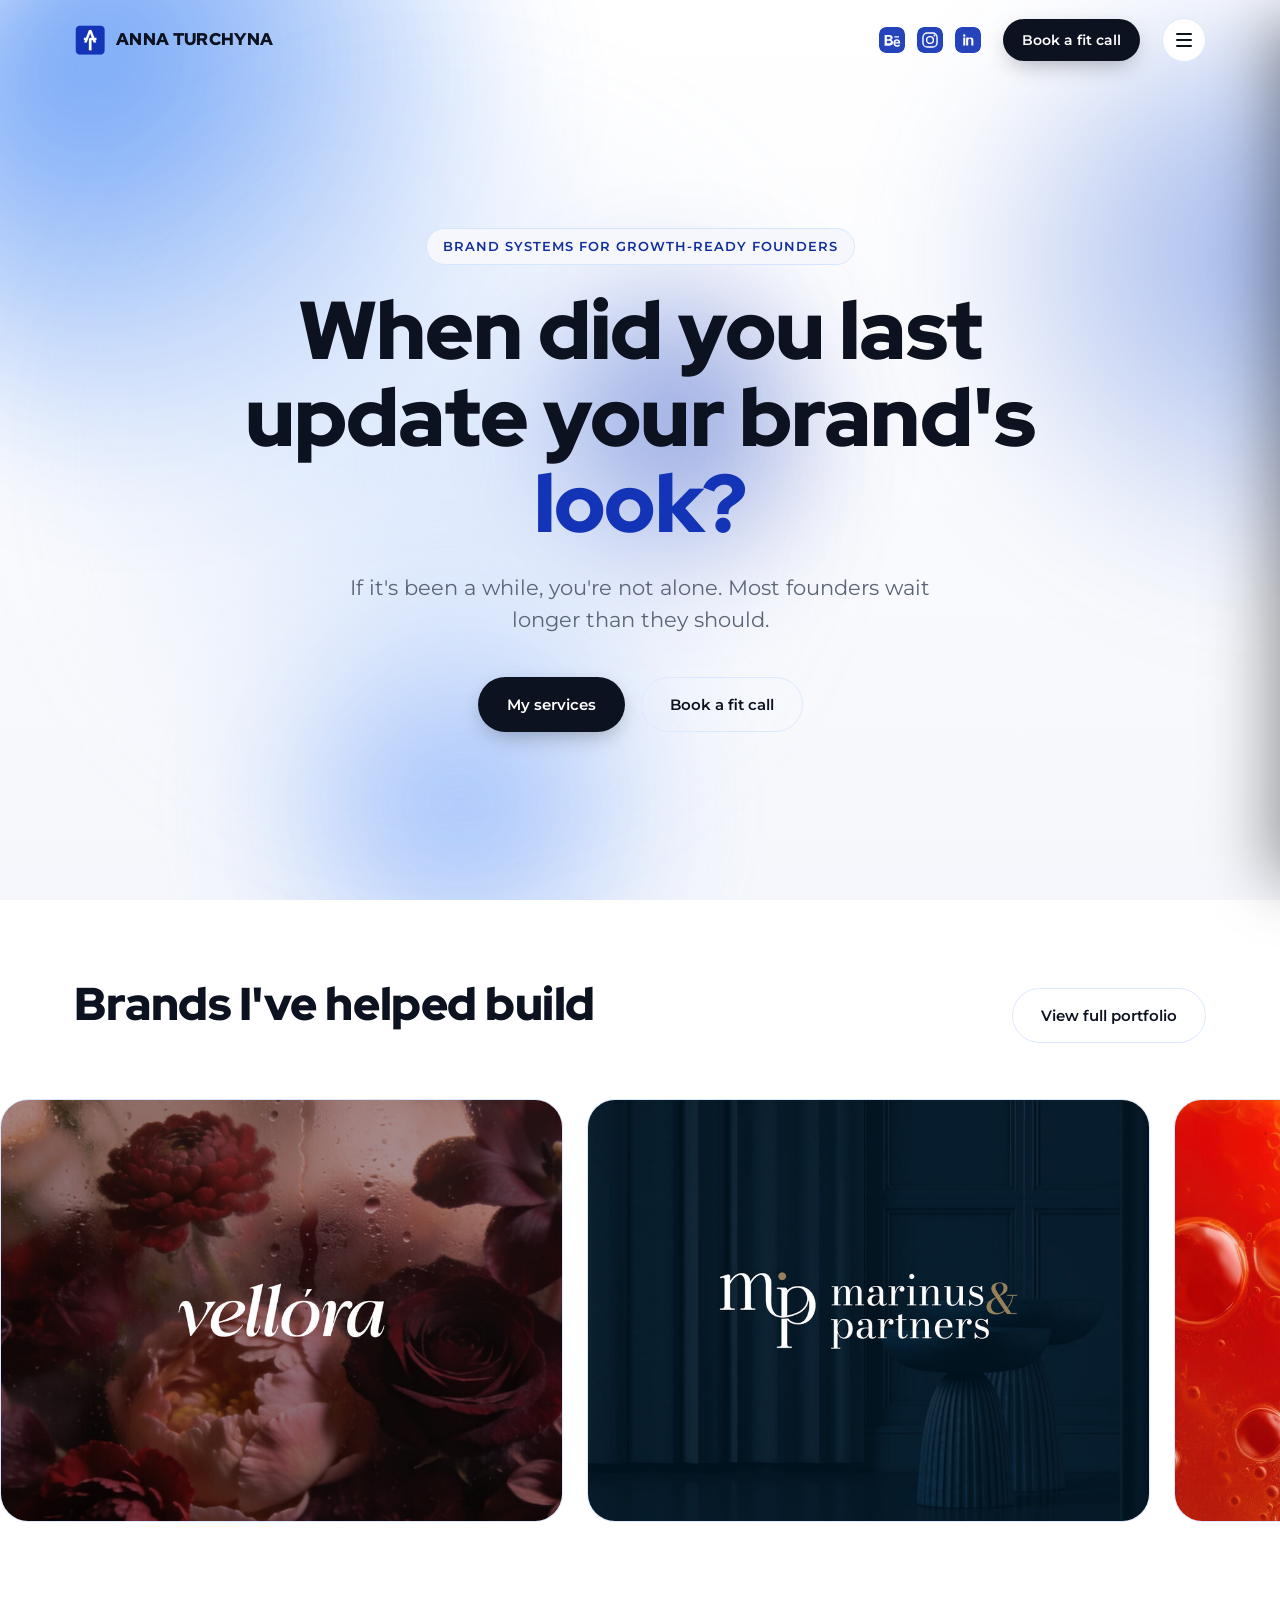
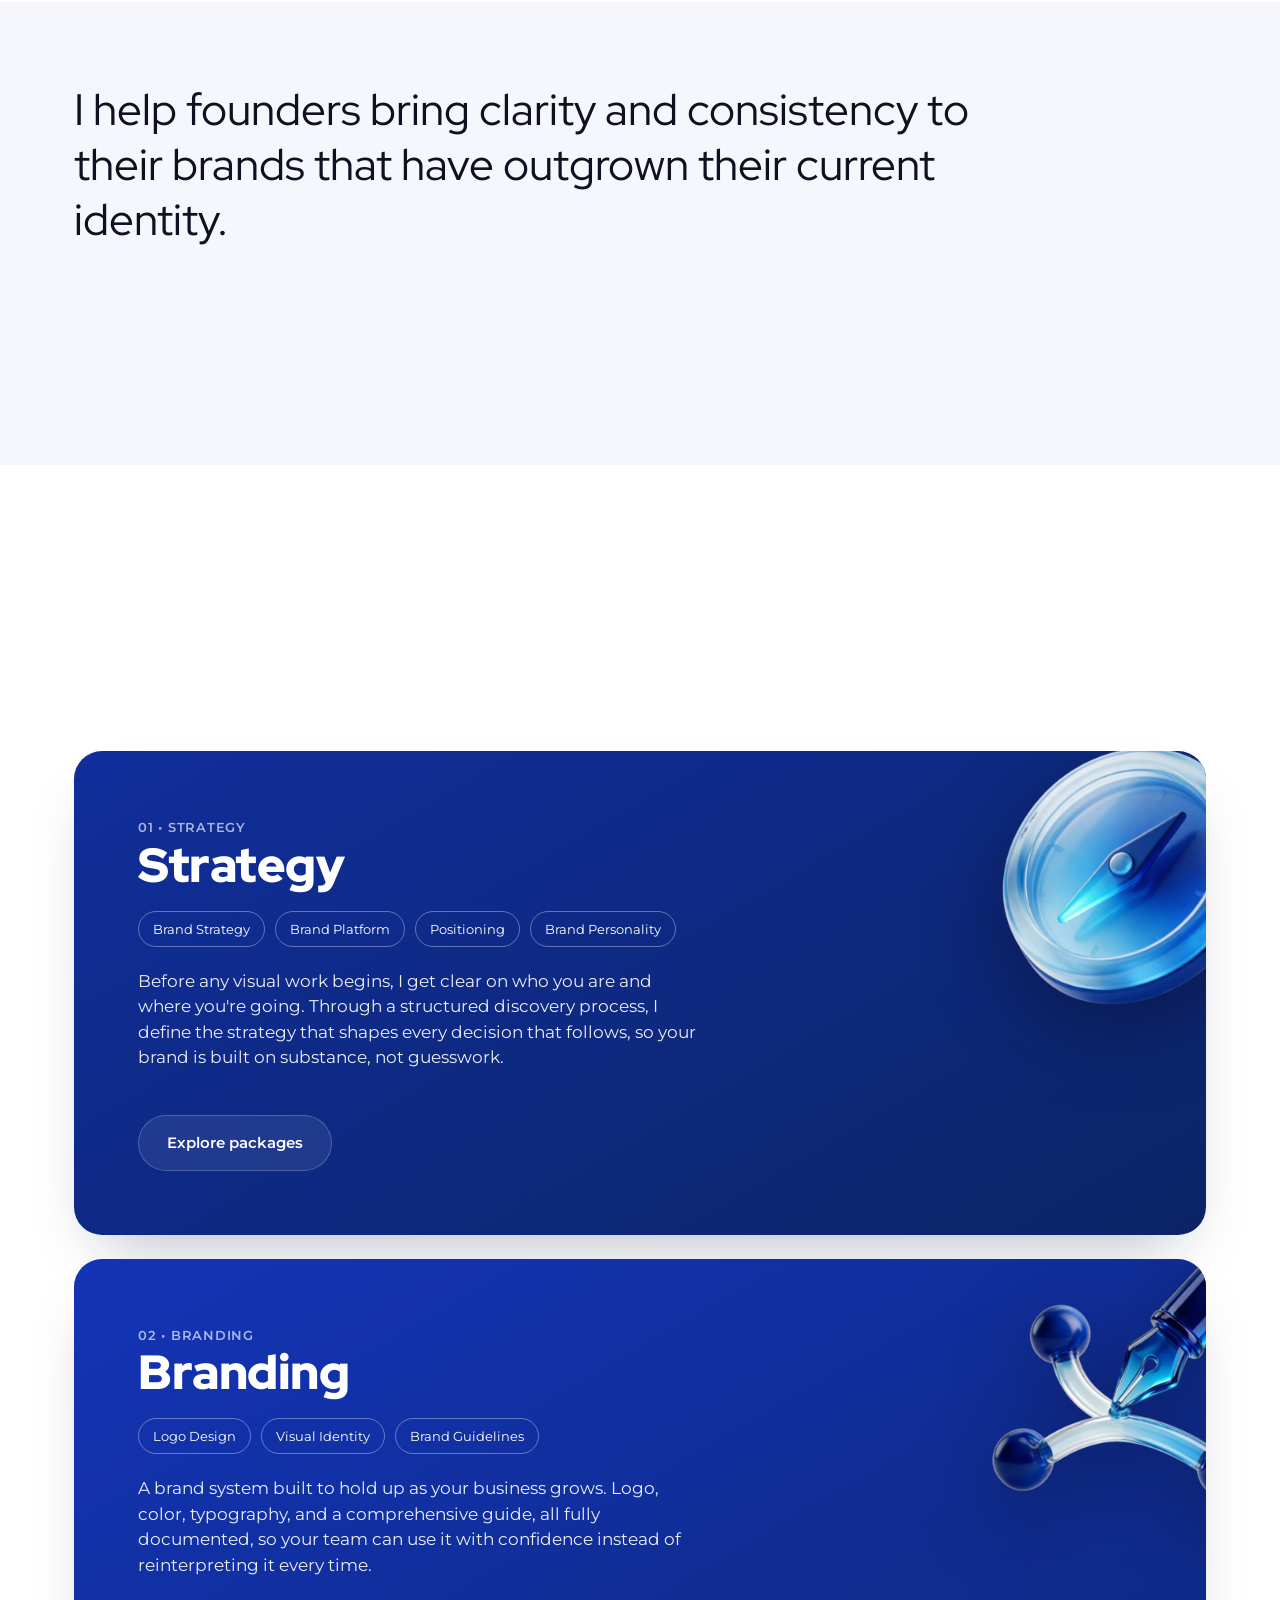
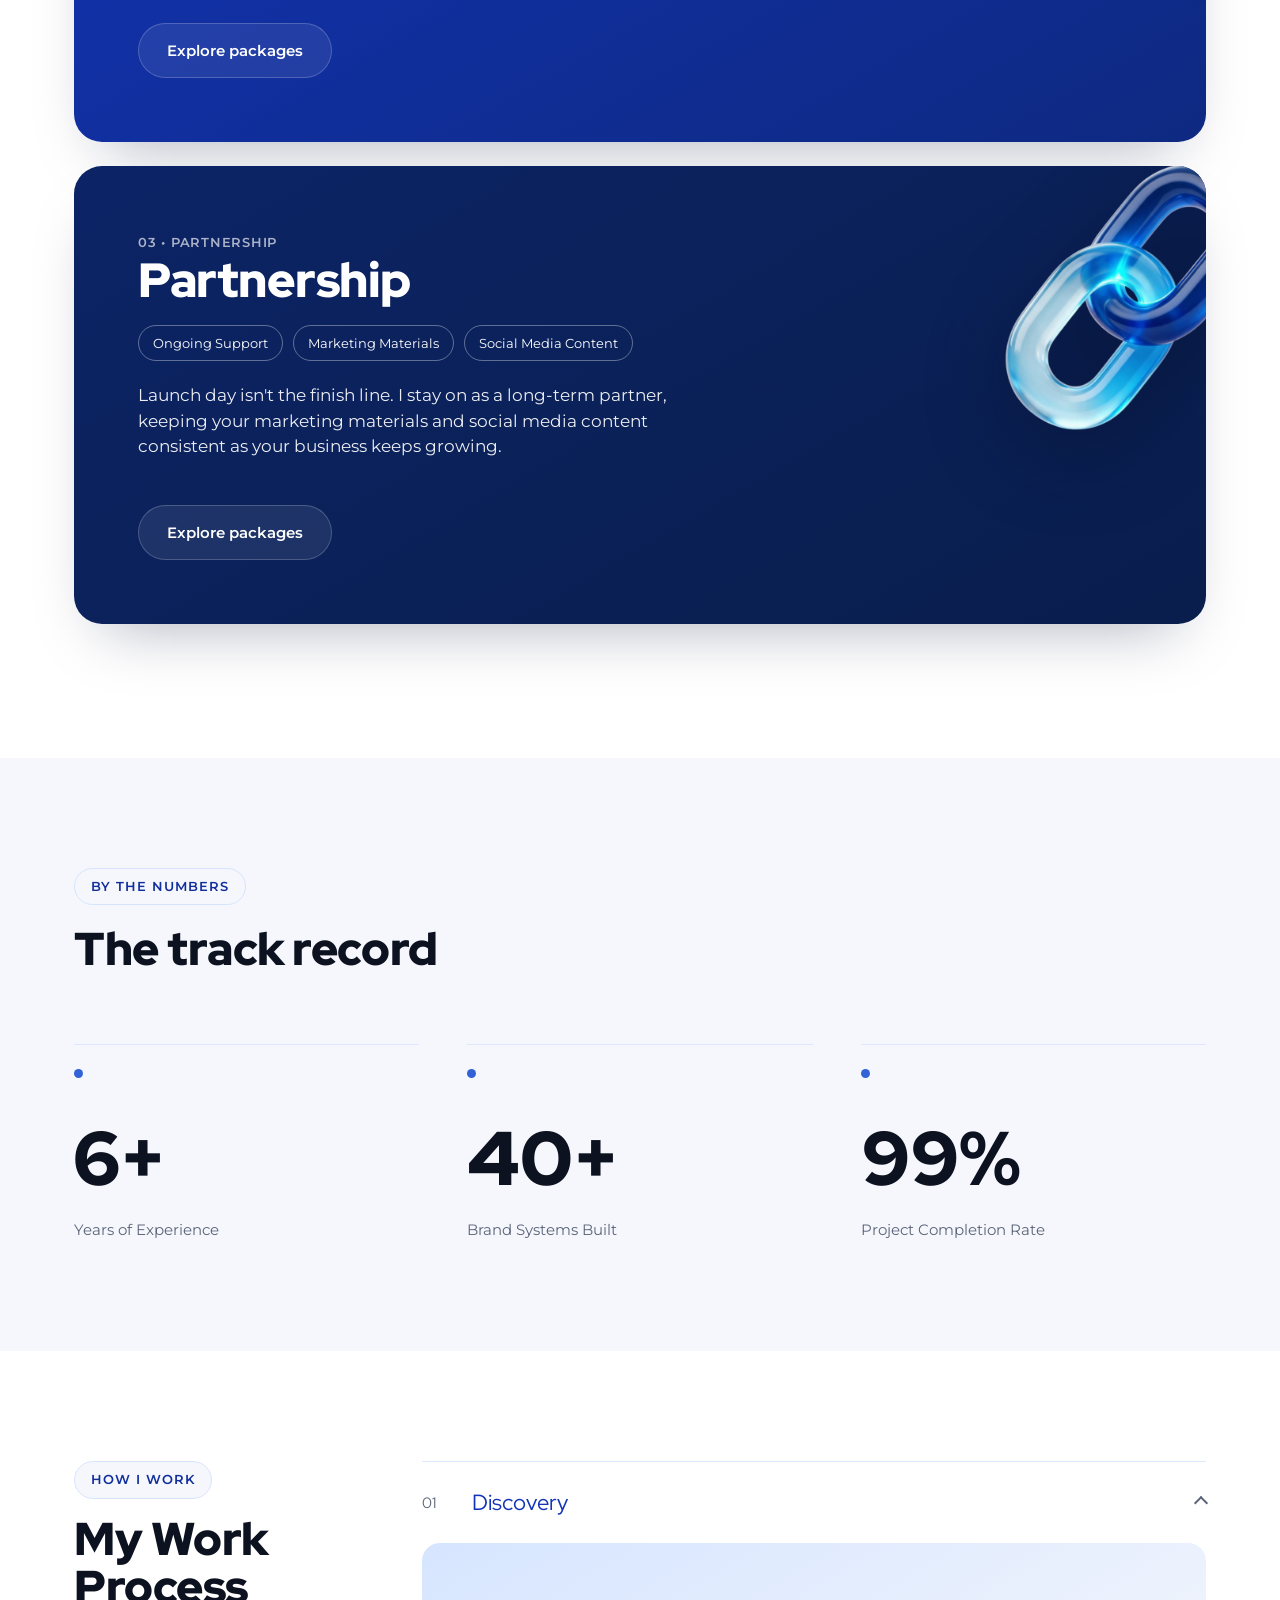
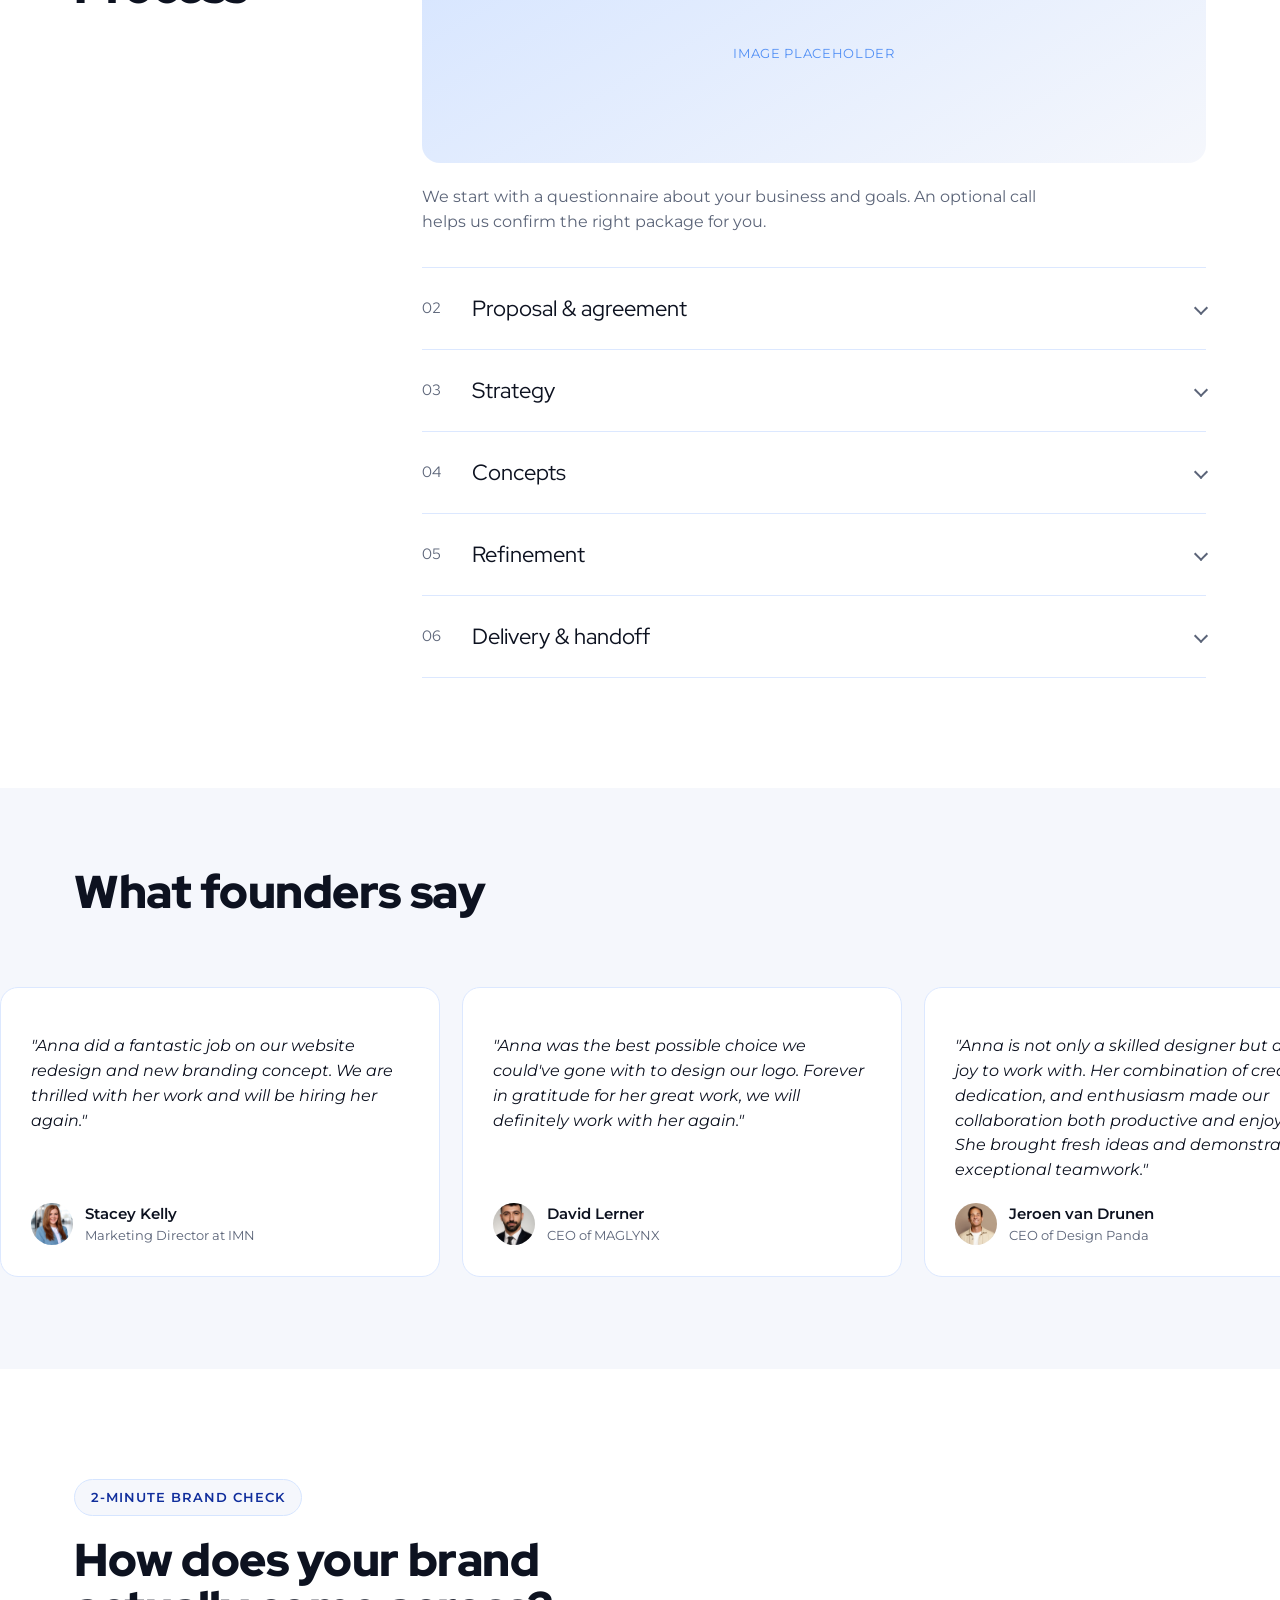
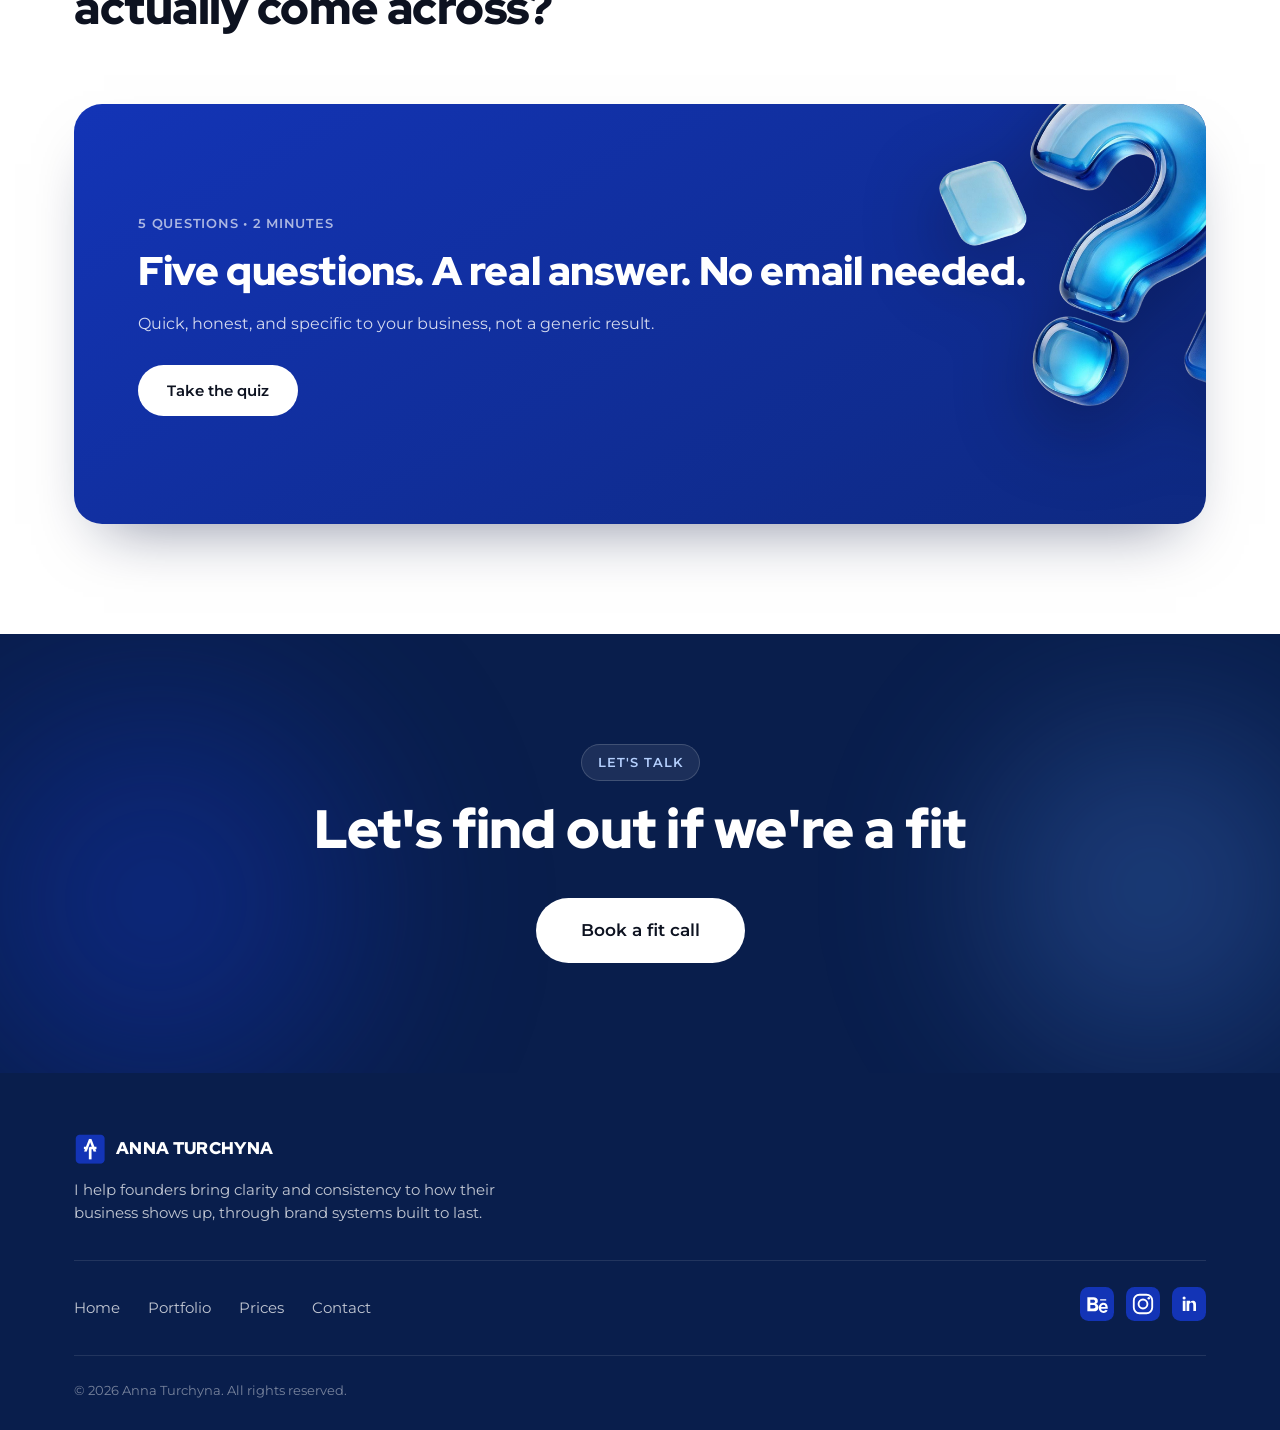
==== index.html @ 2aa6cbca "update the site update the site" ====
<!DOCTYPE html>
<html lang="en">
<head>
<meta charset="UTF-8">
<meta name="viewport" content="width=device-width, initial-scale=1.0">
<title>Anna Turchyna | Brand Identity Designer for Growth-Ready Founders</title>
<meta name="description" content="Brand systems for founders who've outgrown their current look. A defined process, a defined price, a defined timeline.">
<link rel="icon" href="favicon.ico" sizes="any">
<link rel="icon" type="image/png" sizes="32x32" href="images/favicon-32x32.png">
<link rel="icon" type="image/png" sizes="16x16" href="images/favicon-16x16.png">
<link rel="apple-touch-icon" sizes="180x180" href="images/favicon-180x180.png">
<link rel="stylesheet" href="css/style.css">
<script type="text/javascript">
    (function(c,l,a,r,i,t,y){
        c[a]=c[a]||function(){(c[a].q=c[a].q||[]).push(arguments)};
        t=l.createElement(r);t.async=1;t.src="https://www.clarity.ms/tag/"+i+"?ref=bwt";
        y=l.getElementsByTagName(r)[0];y.parentNode.insertBefore(t,y);
    })(window, document, "clarity", "script", "y3strxch6t");
</script>
</head>
<body>

<header class="site-header">
  <div class="container">
    <a href="index.html" class="logo">
      <span class="logo-mark"><img src="images/logo-mark.png" alt="Anna Turchyna logo"></span>
      ANNA TURCHYNA
    </a>
    <div class="header-actions">
      <div class="header-socials">
        <a href="https://www.behance.net/annaturchyna" target="_blank" rel="noopener" aria-label="Behance" title="Behance"><svg viewBox="0 0 24 24"><rect width="24" height="24" rx="6" fill="#1334b6"/><path d="M5.2 7.3h4.3c1.9 0 3.1.9 3.1 2.5 0 1.1-.6 1.8-1.5 2.1 1.2.3 1.9 1.2 1.9 2.5 0 1.8-1.4 2.8-3.4 2.8H5.2V7.3zm4 3.9c.9 0 1.4-.4 1.4-1.1 0-.7-.5-1.1-1.4-1.1H7.3v2.2h1.9zm.2 3.9c1 0 1.5-.4 1.5-1.2 0-.8-.6-1.2-1.5-1.2H7.3v2.4h2.1zM14.2 8.6h4.3v1H14.2v-1zm2.2 2.6c2 0 3.2 1.4 3.2 3.5 0 .2 0 .4 0 .6h-4.7c.1 1 .8 1.6 1.7 1.6.7 0 1.2-.3 1.5-.8l1.4.4c-.5 1.1-1.6 1.8-2.9 1.8-1.9 0-3.3-1.4-3.3-3.5 0-2.1 1.4-3.6 3.1-3.6zm-1.5 2.9h3.1c-.1-.9-.7-1.5-1.5-1.5-.8 0-1.4.6-1.6 1.5z" fill="#fff"/></svg></a>
        <a href="https://www.instagram.com/anntur.design/" target="_blank" rel="noopener" aria-label="Instagram" title="Instagram"><svg viewBox="0 0 24 24"><rect width="24" height="24" rx="6" fill="#1334b6"/><path d="M12 8.2a3.8 3.8 0 1 0 0 7.6 3.8 3.8 0 0 0 0-7.6zm0 6.27a2.47 2.47 0 1 1 0-4.94 2.47 2.47 0 0 1 0 4.94z" fill="#fff"/><circle cx="16.1" cy="7.9" r="0.9" fill="#fff"/><rect x="5.5" y="5.5" width="13" height="13" rx="4" stroke="#fff" stroke-width="1.3" fill="none"/></svg></a>
        <a href="https://www.linkedin.com/in/anntur/" target="_blank" rel="noopener" aria-label="LinkedIn" title="LinkedIn"><svg viewBox="0 0 24 24"><rect width="24" height="24" rx="6" fill="#1334b6"/><path d="M7.6 9.7h1.9v7.3H7.6V9.7zm.95-3a1.1 1.1 0 1 1 0 2.2 1.1 1.1 0 0 1 0-2.2zM10.9 9.7h1.83v1h.03c.26-.48.9-1 1.85-1 1.98 0 2.34 1.24 2.34 2.86v4.44h-1.9v-3.94c0-.94-.02-2.14-1.33-2.14-1.33 0-1.53 1-1.53 2.07v4.01h-1.9V9.7z" fill="#fff"/></svg></a>
      </div>
      <a href="contact.html" class="btn btn-primary btn-sm">Book a fit call</a>
      <button class="burger" aria-label="Open menu"><span></span><span></span><span></span></button>
    </div>
  </div>
</header>

<div class="nav-backdrop" data-nav-backdrop></div>
<div class="mobile-nav">
  <div class="top" style="justify-content:flex-end">
    <button class="close-btn" aria-label="Close menu">&times;</button>
  </div>
  <ul>
    <li><a href="index.html#services"><span class="nav-index">01</span><span class="nav-label">Services</span></a></li>
    <li><a href="portfolio.html"><span class="nav-index">02</span><span class="nav-label">Portfolio</span></a></li>
    <li><a href="pricing.html"><span class="nav-index">03</span><span class="nav-label">Prices</span></a></li>
    <li><a href="contact.html"><span class="nav-index">04</span><span class="nav-label">Contact</span></a></li>
  </ul>
  <div class="socials">
    <a href="https://www.behance.net/annaturchyna" target="_blank" rel="noopener" aria-label="Behance" title="Behance"><svg viewBox="0 0 24 24"><rect width="24" height="24" rx="6" fill="#1334b6"/><path d="M5.2 7.3h4.3c1.9 0 3.1.9 3.1 2.5 0 1.1-.6 1.8-1.5 2.1 1.2.3 1.9 1.2 1.9 2.5 0 1.8-1.4 2.8-3.4 2.8H5.2V7.3zm4 3.9c.9 0 1.4-.4 1.4-1.1 0-.7-.5-1.1-1.4-1.1H7.3v2.2h1.9zm.2 3.9c1 0 1.5-.4 1.5-1.2 0-.8-.6-1.2-1.5-1.2H7.3v2.4h2.1zM14.2 8.6h4.3v1H14.2v-1zm2.2 2.6c2 0 3.2 1.4 3.2 3.5 0 .2 0 .4 0 .6h-4.7c.1 1 .8 1.6 1.7 1.6.7 0 1.2-.3 1.5-.8l1.4.4c-.5 1.1-1.6 1.8-2.9 1.8-1.9 0-3.3-1.4-3.3-3.5 0-2.1 1.4-3.6 3.1-3.6zm-1.5 2.9h3.1c-.1-.9-.7-1.5-1.5-1.5-.8 0-1.4.6-1.6 1.5z" fill="#fff"/></svg></a>
    <a href="https://www.instagram.com/anntur.design/" target="_blank" rel="noopener" aria-label="Instagram" title="Instagram"><svg viewBox="0 0 24 24"><rect width="24" height="24" rx="6" fill="#1334b6"/><path d="M12 8.2a3.8 3.8 0 1 0 0 7.6 3.8 3.8 0 0 0 0-7.6zm0 6.27a2.47 2.47 0 1 1 0-4.94 2.47 2.47 0 0 1 0 4.94z" fill="#fff"/><circle cx="16.1" cy="7.9" r="0.9" fill="#fff"/><rect x="5.5" y="5.5" width="13" height="13" rx="4" stroke="#fff" stroke-width="1.3" fill="none"/></svg></a>
    <a href="https://www.linkedin.com/in/anntur/" target="_blank" rel="noopener" aria-label="LinkedIn" title="LinkedIn"><svg viewBox="0 0 24 24"><rect width="24" height="24" rx="6" fill="#1334b6"/><path d="M7.6 9.7h1.9v7.3H7.6V9.7zm.95-3a1.1 1.1 0 1 1 0 2.2 1.1 1.1 0 0 1 0-2.2zM10.9 9.7h1.83v1h.03c.26-.48.9-1 1.85-1 1.98 0 2.34 1.24 2.34 2.86v4.44h-1.9v-3.94c0-.94-.02-2.14-1.33-2.14-1.33 0-1.53 1-1.53 2.07v4.01h-1.9V9.7z" fill="#fff"/></svg></a>
  </div>
</div>

<!-- ================= HERO ================= -->
<section class="hero">
  <div class="mesh light active"><div class="blob"></div><div class="blob"></div><div class="blob"></div><div class="blob"></div><div class="blob"></div></div>
  <div class="container">
    <div class="hero-inner">
      <span class="eyebrow reveal">BRAND SYSTEMS FOR GROWTH-READY FOUNDERS</span>
      <h1 class="reveal">When did you last update your brand's <span class="accent" data-rotate-words='["look?","logo?","system?","guidelines?","feel?"]'>look?</span></h1>
      <p class="lead reveal">If it's been a while, you're not alone. Most founders wait longer than they should.</p>
      <div class="hero-actions reveal">
        <a href="index.html#services" class="btn btn-primary">My services</a>
        <a href="contact.html" class="btn btn-secondary">Book a fit call</a>
      </div>
    </div>
  </div>
</section>

<!-- ================= FEATURED PROJECTS ================= -->
<section class="section-pad tight">
  <div class="container">
    <div class="section-head reveal">
      <h2>Brands I've helped build</h2>
      <a href="portfolio.html" class="btn btn-secondary">View full portfolio</a>
    </div>
  </div>

  <div class="marquee no-fade reveal" data-marquee>
    <div class="marquee-track" id="featured-track"></div>
  </div>
</section>
<script>
  const FEATURED_CASES = [
    ["vellora", "Vellóra", "Branding", "images/portfolio/vellora.jpg"],
    ["marinus-partners", "Marinus & Partners", "Branding", "images/portfolio/marinus-partners.jpg"],
    ["aesthetic-autocare", "Aesthetic Autocare", "Branding", "images/portfolio/aesthetic-autocare.jpg"],
    ["park-city-home-pros", "Park City Home Pros", "Branding", "images/portfolio/park-city-home-pros.jpg"],
    ["indigo-coaches", "Indigo Coaches", "Branding", "images/portfolio/indigo-coaches.jpg"],
    ["maglynx", "Maglynx", "Branding • Logo design", "images/portfolio/maglynx.jpg"],
    ["jos-dreamland", "Jo's Dreamland", "Branding", "images/portfolio/jos-dreamland.jpg"],
  ];
  const featuredTrack = document.getElementById('featured-track');
  const featuredCardHTML = ([slug, name, tags, img]) => `
    <a class="marquee-card" href="project.html?slug=${slug}">
      <div class="project-image">
        <img src="${img}" alt="${name} brand identity">
      </div>
    </a>
  `;
  featuredTrack.innerHTML = FEATURED_CASES.map(featuredCardHTML).join('') + FEATURED_CASES.map(featuredCardHTML).join('');
</script>

<!-- ================= ABOUT ================= -->
<section class="section-pad tight" style="background:var(--c-bg-soft)">
  <div class="container">
    <p class="about-statement reveal">I help founders bring clarity and consistency to their brands that have outgrown their current identity.</p>
    <p class="about-statement reveal accent"><strong>The result: a brand that finally looks as credible as the business you've built.</strong></p>
  </div>
</section>

<!-- ================= SERVICES ================= -->
<section class="section-pad" id="services">
  <div class="container">
    <div class="section-head reveal">
      <div>
        <span class="eyebrow">MY SERVICES</span>
        <h2 style="margin-top:20px">Three ways I can help</h2>
      </div>
    </div>

    <div class="services-stack">
      <div class="service-panel strategy" style="top:90px">
        <img class="icon-illustration" src="images/icon-strategy.png" alt="" aria-hidden="true">
        <div class="panel-top">
          <span class="small-caps" style="color:rgba(255,255,255,.65)">01 • Strategy</span>
          <h3>Strategy</h3>
          <div class="panel-tags">
            <span>Brand Strategy</span><span>Brand Platform</span><span>Positioning</span><span>Brand Personality</span>
          </div>
          <p>Before any visual work begins, I get clear on who you are and where you're going. Through a structured discovery process, I define the strategy that shapes every decision that follows, so your brand is built on substance, not guesswork.</p>
        </div>
        <div class="panel-bottom"><a href="pricing.html" class="btn btn-on-dark">Explore packages</a></div>
      </div>

      <div class="service-panel branding" style="top:120px">
        <img class="icon-illustration" src="images/icon-branding.png" alt="" aria-hidden="true">
        <div class="panel-top">
          <span class="small-caps" style="color:rgba(255,255,255,.65)">02 • Branding</span>
          <h3>Branding</h3>
          <div class="panel-tags">
            <span>Logo Design</span><span>Visual Identity</span><span>Brand Guidelines</span>
          </div>
          <p>A brand system built to hold up as your business grows. Logo, color, typography, and a comprehensive guide, all fully documented, so your team can use it with confidence instead of reinterpreting it every time.</p>
        </div>
        <div class="panel-bottom"><a href="pricing.html" class="btn btn-on-dark">Explore packages</a></div>
      </div>

      <div class="service-panel partnership" style="top:150px">
        <img class="icon-illustration" src="images/icon-partnership.png" alt="" aria-hidden="true">
        <div class="panel-top">
          <span class="small-caps" style="color:rgba(255,255,255,.65)">03 • Partnership</span>
          <h3>Partnership</h3>
          <div class="panel-tags">
            <span>Ongoing Support</span><span>Marketing Materials</span><span>Social Media Content</span>
          </div>
          <p>Launch day isn't the finish line. I stay on as a long-term partner, keeping your marketing materials and social media content consistent as your business keeps growing.</p>
        </div>
        <div class="panel-bottom"><a href="pricing.html" class="btn btn-on-dark">Explore packages</a></div>
      </div>
    </div>
  </div>
</section>

<!-- ================= NUMBERS ================= -->
<section class="section-pad" style="background:var(--c-bg-soft)">
  <div class="container">
    <div class="section-head reveal">
      <div>
        <span class="eyebrow">BY THE NUMBERS</span>
        <h2 style="margin-top:20px">The track record</h2>
      </div>
    </div>
    <div class="numbers-grid reveal">
      <div class="number-tile"><span class="dot"></span><div class="num" data-count="6+">0</div><div class="label">Years of Experience</div></div>
      <div class="number-tile"><span class="dot"></span><div class="num" data-count="40+">0</div><div class="label">Brand Systems Built</div></div>
      <div class="number-tile"><span class="dot"></span><div class="num" data-count="100%">0</div><div class="label">Project Completion Rate</div></div>
    </div>
  </div>
</section>

<!-- ================= MY PROCESS ================= -->
<section class="section-pad">
  <div class="container">
    <div class="process-layout">
      <div class="process-head reveal">
        <span class="eyebrow">HOW I WORK</span>
        <h2>My Work Process</h2>
      </div>
      <div class="process-accordion reveal">
        <div class="process-row is-open">
          <button type="button" class="process-row-head">
            <span class="step-no">01</span>
            <span class="step-title">Discovery</span>
            <span class="step-chevron"></span>
          </button>
          <div class="process-row-body">
            <div class="process-row-body-inner">
              <div class="process-row-image"><span>Image placeholder</span></div>
              <p>We start with a questionnaire about your business and goals. An optional call helps us confirm the right package for you.</p>
            </div>
          </div>
        </div>
        <div class="process-row">
          <button type="button" class="process-row-head">
            <span class="step-no">02</span>
            <span class="step-title">Proposal &amp; agreement</span>
            <span class="step-chevron"></span>
          </button>
          <div class="process-row-body">
            <div class="process-row-body-inner">
              <div class="process-row-image"><span>Image placeholder</span></div>
              <p>You get a written proposal with a fixed price, timeline, and number of revisions. No surprises once we start.</p>
            </div>
          </div>
        </div>
        <div class="process-row">
          <button type="button" class="process-row-head">
            <span class="step-no">03</span>
            <span class="step-title">Strategy</span>
            <span class="step-chevron"></span>
          </button>
          <div class="process-row-body">
            <div class="process-row-body-inner">
              <div class="process-row-image"><span>Image placeholder</span></div>
              <p>Before any design work, we define who you are and how you want to be seen. This becomes the foundation for everything visual.</p>
            </div>
          </div>
        </div>
        <div class="process-row">
          <button type="button" class="process-row-head">
            <span class="step-no">04</span>
            <span class="step-title">Concepts</span>
            <span class="step-chevron"></span>
          </button>
          <div class="process-row-body">
            <div class="process-row-body-inner">
              <div class="process-row-image"><span>Image placeholder</span></div>
              <p>I turn that strategy into creative direction and logo concepts, with an explanation of the thinking behind each option.</p>
            </div>
          </div>
        </div>
        <div class="process-row">
          <button type="button" class="process-row-head">
            <span class="step-no">05</span>
            <span class="step-title">Refinement</span>
            <span class="step-chevron"></span>
          </button>
          <div class="process-row-body">
            <div class="process-row-body-inner">
              <div class="process-row-image"><span>Image placeholder</span></div>
              <p>We refine the chosen direction together through a set number of revision rounds, until it feels exactly right.</p>
            </div>
          </div>
        </div>
        <div class="process-row">
          <button type="button" class="process-row-head">
            <span class="step-no">06</span>
            <span class="step-title">Delivery &amp; handoff</span>
            <span class="step-chevron"></span>
          </button>
          <div class="process-row-body">
            <div class="process-row-body-inner">
              <div class="process-row-image"><span>Image placeholder</span></div>
              <p>You receive all final files and a complete brand guide, plus a walkthrough so your team knows exactly how to use it.</p>
            </div>
          </div>
        </div>
      </div>
    </div>
  </div>
</section>

<!-- ================= TESTIMONIALS ================= -->
<section class="section-pad tight" style="background:var(--c-bg-soft)">
  <div class="container">
    <div class="section-head reveal">
      <h2>What founders say</h2>
    </div>
  </div>

  <div class="marquee no-fade reveal" data-marquee>
    <div class="testi-track marquee-track" id="testi-track"></div>
  </div>
</section>
<script>
  const TESTIMONIALS = [
    ["Anna did a fantastic job on our website redesign and new branding concept. We are thrilled with her work and will be hiring her again.", "Stacey Kelly", "Marketing Director at IMN", "images/testimonials/stacey-kelly.jpg"],
    ["Anna was the best possible choice we could've gone with to design our logo. Forever in gratitude for her great work, we will definitely work with her again.", "David Lerner", "CEO of MAGLYNX", "images/testimonials/david-lerner.jpg"],
    ["Anna is not only a skilled designer but also a joy to work with. Her combination of creativity, dedication, and enthusiasm made our collaboration both productive and enjoyable. She brought fresh ideas and demonstrated exceptional teamwork.", "Jeroen van Drunen", "CEO of Design Panda", "images/testimonials/jeroen-van-drunen.jpg"],
    ["Anna has been an incredible asset to our company, consistently delivering outstanding results across multiple projects. Her expertise and dedication have driven the success of each initiative we've worked on together.", "Jenny Schneider", "Media J", "images/testimonials/jenny-schneider.png"],
    ["Very communicative. Great ideas. Open to feedback. Very easy to work with. Highly recommend!", "Jessie Schofer", "Founder at Stakkd", "images/testimonials/jessie-schofer.png"],
    ["Anna has excellent design skills. She was very responsive and quick to implement desired changes. She is an absolute pleasure to work with, we would recommend her to anyone seeking a creative design professional.", "Mac Johnson", "Marketing Manager at Strong CRM", "images/testimonials/mac-johnson.jpg"],
    ["Really good collaboration. She worked in a logo for a music band, and she delivered some prototypes really quickly. Once we agreed on one, she prepared the final version also in a couple of days. The quality of her work is really good, fully aligned with our needs!", "Gonzalo Rubio", "Co-founder of SEIZU", "images/testimonials/gonzalo-rubio.jpg"],
  ];
  const testiTrack = document.getElementById('testi-track');
  const testiCardHTML = ([quote, name, role, avatar]) => `
    <div class="testi-card">
      <p class="testi-quote">"${quote}"</p>
      <div class="testi-person"><div class="testi-avatar"${avatar ? ` style="background-image:url('${avatar}')"` : ''}></div><div><div class="name">${name}</div><div class="role">${role || ''}</div></div></div>
    </div>
  `;
  testiTrack.innerHTML = TESTIMONIALS.map(testiCardHTML).join('') + TESTIMONIALS.map(testiCardHTML).join('');
</script>

<!-- ================= BRAND QUIZ ================= -->
<section class="section-pad" id="quiz">
  <div class="container">
    <div class="section-head reveal">
      <div>
        <span class="eyebrow">2-Minute Brand Check</span>
        <h2 style="margin-top:20px">How does your brand actually come across?</h2>
      </div>
    </div>

    <div class="quiz-card reveal" id="quiz-card">
      <img class="quiz-icon" src="images/quiz-icon.png" alt="" aria-hidden="true">

      <div class="quiz-panel" data-quiz-panel="start">
        <span class="small-caps" style="color:rgba(255,255,255,.65)">5 Questions • 2 Minutes</span>
        <h3 class="quiz-card-heading">Five questions. A real answer. No email needed.</h3>
        <p class="quiz-start-copy">Quick, honest, and specific to your business, not a generic result.</p>
        <button type="button" class="btn btn-light" id="quiz-start-btn">Take the quiz</button>
      </div>

      <div class="quiz-panel" data-quiz-panel="question" hidden>
        <div class="quiz-progress"><div class="quiz-progress-bar" id="quiz-progress-bar"></div></div>
        <span class="quiz-step-label" id="quiz-step-label">Question 1 of 5</span>
        <h3 class="quiz-question" id="quiz-question"></h3>
        <div class="quiz-options" id="quiz-options"></div>
      </div>

      <div class="quiz-panel" data-quiz-panel="result" hidden>
        <span class="eyebrow on-dark">YOUR RESULT</span>
        <h3 class="quiz-result-headline" id="quiz-result-headline"></h3>
        <p class="quiz-result-body" id="quiz-result-body"></p>
        <div class="quiz-result-actions">
          <a class="btn btn-light" id="quiz-result-cta" href="pricing.html#offers">See the offer</a>
          <button type="button" class="btn btn-on-dark" id="quiz-restart-btn">Retake the quiz</button>
        </div>
      </div>

    </div>
  </div>
</section>
<script>
(function(){
  const QUIZ_QUESTIONS = [
    {
      q: "What impression do you think people get when they first see your brand (website, social, presentation)?",
      options: [
        { t: "Professional, but not as established as our business actually is", cat: "PERCEPTION_GAP", w: 1 },
        { t: "It depends where they look, it feels inconsistent", cat: "INCONSISTENCY", w: 1 },
        { t: "Honestly, we're not sure what impression we make", cat: "UNCLEAR_POSITION", w: 1 },
      ]
    },
    {
      q: "Do you have a brand guide or clear rules (colors, fonts, tone) that your team actually follows when creating new materials?",
      options: [
        { t: "Yes, it's documented and we follow it", cat: "CONTROL", w: 1 },
        { t: "Something exists, but it's not always followed", cat: "NO_SYSTEM", w: 1 },
        { t: "No, we decide case by case", cat: "NO_SYSTEM", w: 1 },
      ]
    },
    {
      q: "Your current logo or visual identity was created...",
      options: [
        { t: "Three or more years ago, and the business has changed a lot since then", cat: "OUTGROWN", w: 1 },
        { t: "Recently, but something about it still feels off", cat: "OUTGROWN", w: 1 },
        { t: "Without much of a process, DIY or a one-off freelancer", cat: "NO_SYSTEM", w: 1 },
      ]
    },
    {
      q: "Compared to competitors in your space, your brand looks...",
      options: [
        { t: "Just as strong, just different", cat: "CONTROL", w: 1 },
        { t: "Less polished, or less expensive-looking", cat: "PERCEPTION_GAP", w: 1 },
        { t: "We're not even sure how we're different", cat: "UNCLEAR_POSITION", w: 1 },
      ]
    },
    {
      q: "What worries you most about your brand right now?",
      options: [
        { t: "It looks inconsistent across platforms", cat: "INCONSISTENCY", w: 2 },
        { t: "We look smaller than we actually are", cat: "PERCEPTION_GAP", w: 2 },
        { t: "There's no real system behind it, it's chaotic", cat: "NO_SYSTEM", w: 2 },
        { t: "It feels outdated, like it hasn't kept up with us", cat: "OUTGROWN", w: 2 },
        { t: "We can't clearly explain what sets us apart", cat: "UNCLEAR_POSITION", w: 2 },
      ]
    },
  ];

  const QUIZ_RESULTS = {
    INCONSISTENCY: {
      headline: "Your brand doesn't look like one brand",
      body: "Right now, your brand shows up a little differently everywhere it appears. That gap is usually invisible to you and obvious to everyone else, and it's often the first thing that quietly costs you trust.",
      cta: "See the Brand Snapshot Audit",
    },
    PERCEPTION_GAP: {
      headline: "You look smaller than you are",
      body: "Your business has grown past what your current brand communicates. People are forming an impression before you ever get to speak, and right now that impression undersells you.",
      cta: "Book a Brand Diagnostic Call",
    },
    NO_SYSTEM: {
      headline: "There's no system behind your brand",
      body: "Decisions are being made case by case, which means consistency depends on who's making them that day. A system doesn't limit creativity, it just means you stop starting from zero every time.",
      cta: "See the Brand Snapshot Audit",
    },
    OUTGROWN: {
      headline: "Your brand hasn't caught up with you",
      body: "The business you're running today isn't the one your current identity was built for. That's not a mistake, it's just a sign you're ready for the next version.",
      cta: "Book a Brand Diagnostic Call",
    },
    UNCLEAR_POSITION: {
      headline: "It's not clear what makes you different",
      body: "If a prospect can't quickly tell why you, and not a competitor, that's usually the most expensive gap to leave alone. It affects every other part of your marketing, quietly.",
      cta: "Book a Brand Diagnostic Call",
    },
    STRONG_FOUNDATION: {
      headline: "Your foundation is solid",
      body: "Nothing here points to a real problem. If anything, this is a good moment to sharpen what's already working rather than rebuild it.",
      cta: "Want a second opinion anyway?",
    },
  };

  const TIE_BREAK_ORDER = ["UNCLEAR_POSITION", "PERCEPTION_GAP", "OUTGROWN", "INCONSISTENCY", "NO_SYSTEM"];
  const RESULT_HREF = "pricing.html#offers";

  const quizIcon = document.querySelector('.quiz-icon');
  const startPanel = document.querySelector('[data-quiz-panel="start"]');
  const questionPanel = document.querySelector('[data-quiz-panel="question"]');
  const resultPanel = document.querySelector('[data-quiz-panel="result"]');
  const startBtn = document.getElementById('quiz-start-btn');
  const restartBtn = document.getElementById('quiz-restart-btn');
  const progressBar = document.getElementById('quiz-progress-bar');
  const stepLabel = document.getElementById('quiz-step-label');
  const questionEl = document.getElementById('quiz-question');
  const optionsEl = document.getElementById('quiz-options');
  const resultHeadline = document.getElementById('quiz-result-headline');
  const resultBody = document.getElementById('quiz-result-body');
  const resultCta = document.getElementById('quiz-result-cta');

  if (!startPanel) return;

  let currentIndex = 0;
  let scores = {};
  // Snapshot of scores taken right before the final question (Q5) is answered.
  // Q5 is a forced "what worries you most" pick that always adds weight 2 to
  // one problem category, so gating the "no real problem" result on the full
  // score would make that outcome impossible to reach. The gate instead looks
  // only at the indirect Q1-Q4 signals; Q5 still gets its full weight when
  // choosing which problem to report if a problem is in fact detected.
  let preFinalScores = null;

  function resetScores(){
    scores = { INCONSISTENCY: 0, PERCEPTION_GAP: 0, NO_SYSTEM: 0, OUTGROWN: 0, UNCLEAR_POSITION: 0, CONTROL: 0 };
    preFinalScores = null;
  }

  function showPanel(name){
    startPanel.hidden = name !== 'start';
    questionPanel.hidden = name !== 'question';
    resultPanel.hidden = name !== 'result';
    if (quizIcon) quizIcon.classList.toggle('is-hidden', name !== 'start');
  }

  function renderQuestion(){
    const q = QUIZ_QUESTIONS[currentIndex];
    progressBar.style.width = (currentIndex / QUIZ_QUESTIONS.length * 100) + '%';
    stepLabel.textContent = `Question ${currentIndex + 1} of ${QUIZ_QUESTIONS.length}`;
    questionEl.textContent = q.q;
    optionsEl.innerHTML = q.options.map((opt, i) => `
      <button type="button" class="quiz-option" data-index="${i}">
        <span class="quiz-option-mark"></span>
        <span>${opt.t}</span>
      </button>
    `).join('');
    optionsEl.querySelectorAll('.quiz-option').forEach(btn => {
      btn.addEventListener('click', onSelectOption);
    });
  }

  function onSelectOption(e){
    const btn = e.currentTarget;
    const idx = parseInt(btn.getAttribute('data-index'), 10);
    const opt = QUIZ_QUESTIONS[currentIndex].options[idx];

    optionsEl.querySelectorAll('.quiz-option').forEach(b => { b.style.pointerEvents = 'none'; });
    btn.classList.add('is-selected');
    btn.querySelector('.quiz-option-mark').textContent = '✓';

    const isFinalQuestion = currentIndex === QUIZ_QUESTIONS.length - 1;
    if (isFinalQuestion) {
      preFinalScores = Object.assign({}, scores);
    }
    scores[opt.cat] += opt.w;

    setTimeout(() => {
      currentIndex++;
      if (currentIndex < QUIZ_QUESTIONS.length) {
        renderQuestion();
      } else {
        progressBar.style.width = '100%';
        showResult();
      }
    }, 380);
  }

  function computeResultKey(){
    const gateScores = preFinalScores || scores;
    const otherKeys = Object.keys(gateScores).filter(k => k !== 'CONTROL');
    const maxOther = Math.max(...otherKeys.map(k => gateScores[k]));
    if (gateScores.CONTROL >= 2 && maxOther <= 1) {
      return 'STRONG_FOUNDATION';
    }
    let best = TIE_BREAK_ORDER[0];
    let bestScore = -1;
    TIE_BREAK_ORDER.forEach(cat => {
      if (scores[cat] > bestScore) {
        bestScore = scores[cat];
        best = cat;
      }
    });
    return best;
  }

  function showResult(){
    const key = computeResultKey();
    const r = QUIZ_RESULTS[key];
    resultHeadline.textContent = r.headline;
    resultBody.textContent = r.body;
    resultCta.textContent = r.cta;
    resultCta.setAttribute('href', RESULT_HREF);
    showPanel('result');
  }

  function startQuiz(){
    currentIndex = 0;
    resetScores();
    renderQuestion();
    showPanel('question');
  }

  startBtn.addEventListener('click', startQuiz);
  restartBtn.addEventListener('click', startQuiz);

  resetScores();
})();
</script>

<!-- ================= READY TO GET STARTED / CTA ================= -->
<section class="section-pad cta-section" id="contact-cta">
  <div class="mesh dark"><div class="blob"></div><div class="blob"></div></div>
  <div class="container">
    <div class="cta-head reveal">
      <span class="eyebrow on-dark">LET'S TALK</span>
      <h2 style="margin-top:20px">Let's find out if we're a fit</h2>
    </div>

    <div class="cta-action reveal">
      <a href="https://cal.com/anntur/15min" target="_blank" rel="noopener" class="btn btn-light btn-cta">Book a fit call</a>
    </div>
  </div>
</section>

<footer class="site-footer">
  <div class="container">
    <div class="footer-top">
      <a href="index.html" class="logo" style="color:#fff">
        <span class="logo-mark"><img src="images/logo-mark.png" alt="Anna Turchyna logo"></span>
        ANNA TURCHYNA
      </a>
      <p>I help founders bring clarity and consistency to how their business shows up, through brand systems built to last.</p>
    </div>
    <div class="footer-nav-row">
      <ul class="footer-menu">
        <li><a href="index.html">Home</a></li>
        <li><a href="portfolio.html">Portfolio</a></li>
        <li><a href="pricing.html">Prices</a></li>
        <li><a href="contact.html">Contact</a></li>
      </ul>
      <div class="footer-socials">
        <a href="https://www.behance.net/annaturchyna" target="_blank" rel="noopener" aria-label="Behance" title="Behance"><svg viewBox="0 0 24 24"><rect width="24" height="24" rx="6" fill="#1334b6"/><path d="M5.2 7.3h4.3c1.9 0 3.1.9 3.1 2.5 0 1.1-.6 1.8-1.5 2.1 1.2.3 1.9 1.2 1.9 2.5 0 1.8-1.4 2.8-3.4 2.8H5.2V7.3zm4 3.9c.9 0 1.4-.4 1.4-1.1 0-.7-.5-1.1-1.4-1.1H7.3v2.2h1.9zm.2 3.9c1 0 1.5-.4 1.5-1.2 0-.8-.6-1.2-1.5-1.2H7.3v2.4h2.1zM14.2 8.6h4.3v1H14.2v-1zm2.2 2.6c2 0 3.2 1.4 3.2 3.5 0 .2 0 .4 0 .6h-4.7c.1 1 .8 1.6 1.7 1.6.7 0 1.2-.3 1.5-.8l1.4.4c-.5 1.1-1.6 1.8-2.9 1.8-1.9 0-3.3-1.4-3.3-3.5 0-2.1 1.4-3.6 3.1-3.6zm-1.5 2.9h3.1c-.1-.9-.7-1.5-1.5-1.5-.8 0-1.4.6-1.6 1.5z" fill="#fff"/></svg></a>
        <a href="https://www.instagram.com/anntur.design/" target="_blank" rel="noopener" aria-label="Instagram" title="Instagram"><svg viewBox="0 0 24 24"><rect width="24" height="24" rx="6" fill="#1334b6"/><path d="M12 8.2a3.8 3.8 0 1 0 0 7.6 3.8 3.8 0 0 0 0-7.6zm0 6.27a2.47 2.47 0 1 1 0-4.94 2.47 2.47 0 0 1 0 4.94z" fill="#fff"/><circle cx="16.1" cy="7.9" r="0.9" fill="#fff"/><rect x="5.5" y="5.5" width="13" height="13" rx="4" stroke="#fff" stroke-width="1.3" fill="none"/></svg></a>
        <a href="https://www.linkedin.com/in/anntur/" target="_blank" rel="noopener" aria-label="LinkedIn" title="LinkedIn"><svg viewBox="0 0 24 24"><rect width="24" height="24" rx="6" fill="#1334b6"/><path d="M7.6 9.7h1.9v7.3H7.6V9.7zm.95-3a1.1 1.1 0 1 1 0 2.2 1.1 1.1 0 0 1 0-2.2zM10.9 9.7h1.83v1h.03c.26-.48.9-1 1.85-1 1.98 0 2.34 1.24 2.34 2.86v4.44h-1.9v-3.94c0-.94-.02-2.14-1.33-2.14-1.33 0-1.53 1-1.53 2.07v4.01h-1.9V9.7z" fill="#fff"/></svg></a>
      </div>
    </div>
    <div class="footer-bottom">
      <span>© 2026 Anna Turchyna. All rights reserved.</span>
    </div>
  </div>
</footer>

<script src="js/main.js"></script>
</body>
</html>
---- css/style.css ----
/* ===========================================================
   Anna Turchyna, Brand Identity Designer
   Design tokens + base styles
   =========================================================== */

@import url('https://fonts.googleapis.com/css2?family=Red+Hat+Display:wght@400;500;600;700;800;900&family=Montserrat:wght@400;500;600;700;800&display=swap');

:root{
  /* --- color tokens: light background, blue accent scale --- */
  --c-bg:            #ffffff;
  --c-bg-soft:       #f5f7fc;
  --c-bg-soft-2:     #e9f0ff;
  --c-line:          #dce8ff;
  --c-ink:           #0d1220;
  --c-ink-soft:      #5b6478;
  --c-ink-faint:     #9aa3b8;

  --c-blue-950:      #091e4c;
  --c-blue-900:      #0c2466;
  --c-blue-800:      #0e2981;
  --c-blue-700:      #102e9c;
  --c-blue-600:      #1334b6;
  --c-blue-500:      #3262d6;
  --c-blue-400:      #518ff5;
  --c-blue-300:      #8bb3fb;
  --c-blue-200:      #b5d0fe;
  --c-blue-100:      #d6e5ff;
  --c-blue-50:       #f5f7fc;

  --c-white:         #ffffff;

  --c-accent:        var(--c-blue-600);
  --c-accent-soft:   var(--c-blue-100);

  /* --- type --- */
  --font-display: 'Red Hat Display', 'Clash Display', 'Montserrat', system-ui, sans-serif;
  --font-body:    'Montserrat', 'General Sans', system-ui, sans-serif;

  /* --- shape --- */
  --radius-sm: 10px;
  --radius-md: 18px;
  --radius-lg: 28px;
  --radius-pill: 999px;

  /* --- layout --- */
  --container: 1180px;
  --gap: clamp(20px, 4vw, 48px);

  --ease: cubic-bezier(.16,.8,.24,1);
}

*, *::before, *::after{ box-sizing: border-box; }
html{ scroll-behavior: smooth; }
body{
  margin:0;
  background: var(--c-bg);
  color: var(--c-ink);
  font-family: var(--font-body);
  font-size: 16px;
  line-height: 1.55;
  -webkit-font-smoothing: antialiased;
  overflow-x: hidden;
}
img{ max-width:100%; display:block; }
a{ color:inherit; text-decoration:none; }
button{ font-family:inherit; cursor:pointer; }
ul{ list-style:none; margin:0; padding:0; }
h1,h2,h3,h4{
  font-family: var(--font-display);
  font-weight: 900;
  line-height: 1.05;
  margin: 0 0 .5em;
  letter-spacing: -0.01em;
}

.container{
  width: 100%;
  max-width: var(--container);
  margin: 0 auto;
  padding: 0 24px;
}

section{ position: relative; }

/* ---------- reveal-on-scroll ---------- */
.reveal{
  opacity: 0;
  transform: translateY(28px);
  transition: opacity .8s var(--ease), transform .8s var(--ease);
}
.reveal.is-visible{ opacity:1; transform:none; }
.reveal-stagger > *{ transition-delay: calc(var(--i, 0) * 90ms); }

/* ---------- eyebrow pill ---------- */
.eyebrow{
  display:inline-flex;
  align-items:center;
  gap:8px;
  padding: 8px 16px;
  border-radius: var(--radius-pill);
  background: var(--c-blue-50);
  border: 1px solid var(--c-blue-100);
  color: var(--c-blue-700);
  font-size: 12.5px;
  font-weight: 600;
  letter-spacing: .08em;
  text-transform: uppercase;
}
.eyebrow.on-dark{
  background: rgba(255,255,255,.08);
  border-color: rgba(255,255,255,.16);
  color: var(--c-blue-200);
}

/* ---------- buttons ---------- */
.btn{
  display:inline-flex;
  align-items:center;
  justify-content:center;
  gap:8px;
  padding: 15px 28px;
  border-radius: var(--radius-pill);
  font-weight: 600;
  font-size: 15px;
  border: 1px solid transparent;
  transition: transform .35s var(--ease), box-shadow .35s var(--ease), background .35s var(--ease), color .35s var(--ease);
  white-space: nowrap;
}
.btn:hover{ transform: translateY(-2px); }
.btn-primary{
  background: var(--c-ink);
  color: var(--c-white);
  box-shadow: 0 8px 24px -8px rgba(13,18,32,.4);
}
.btn-primary:hover{ background: var(--c-blue-700); box-shadow: 0 12px 30px -8px rgba(33,64,163,.5); }
.btn-secondary{
  background: transparent;
  color: var(--c-ink);
  border-color: var(--c-line);
}
.btn-secondary:hover{ border-color: var(--c-ink); }
.btn-light{
  background: var(--c-white);
  color: var(--c-ink);
}
.btn-on-dark{
  background: rgba(255,255,255,.08);
  color: var(--c-white);
  border-color: rgba(255,255,255,.2);
}
.btn-on-dark:hover{ background: rgba(255,255,255,.16); }
.btn-block{ width:100%; }
.btn-sm{ padding: 10px 18px; font-size: 13.5px; }

.ctrl-btn{
  width: 48px; height:48px;
  border-radius: 50%;
  border: 1px solid var(--c-line);
  background: var(--c-white);
  display:flex; align-items:center; justify-content:center;
  transition: background .25s var(--ease), border-color .25s var(--ease), transform .2s var(--ease);
  flex: none;
}
.ctrl-btn:hover{ border-color: var(--c-accent); transform: translateY(-2px); }
.ctrl-btn svg{ width:18px; height:18px; }
.ctrl-btn.on-dark{ border-color: rgba(255,255,255,.2); color:#fff; background: rgba(255,255,255,.05); }

/* ===========================================================
   HEADER
   =========================================================== */
.site-header{
  position: fixed; top:0; left:0; right:0; z-index: 100;
  padding: 18px 0;
  transition: background .3s var(--ease), box-shadow .3s var(--ease), padding .3s var(--ease);
}
.site-header.scrolled{
  background: rgba(255,255,255,.82);
  backdrop-filter: blur(14px);
  box-shadow: 0 1px 0 var(--c-line);
  padding: 12px 0;
}
.site-header .container{ display:flex; align-items:center; justify-content:space-between; }

.logo{ display:flex; align-items:center; gap:10px; font-family: var(--font-display); font-weight:900; letter-spacing:.02em; font-size:16.5px; }
.logo .logo-mark{
  width: 32px; height:32px;
  display:flex; align-items:center; justify-content:center;
  border-radius: 8px;
  overflow:hidden;
  flex:none;
}
.logo .logo-mark img{ width:100%; height:100%; object-fit:cover; display:block; }

.header-actions{ display:flex; align-items:center; gap:22px; }
.header-socials{ display:flex; align-items:center; gap:12px; }
.header-socials a{ display:flex; transition: transform .2s, opacity .2s; opacity:.92; }
.header-socials a:hover{ opacity:1; transform: translateY(-2px); }
.header-socials svg{ width:26px; height:26px; border-radius:7px; }

.burger{
  width:44px; height:44px; border:1px solid var(--c-line); border-radius:50%;
  background: var(--c-white); display:flex; align-items:center; justify-content:center;
  flex-direction:column; gap:4px; flex:none;
}
.burger span{ width:16px; height:2px; background: var(--c-ink); border-radius:2px; }

@media (max-width: 640px){
  .header-socials{ display:none; }
}
@media (max-width: 480px){
  .header-actions .btn{ display:none; }
}

/* ---------- side drawer menu ---------- */
.nav-backdrop{
  position: fixed; inset:0; z-index: 190;
  background: rgba(6,11,31,.55);
  opacity:0; pointer-events:none;
  transition: opacity .4s var(--ease);
}
.nav-backdrop.open{ opacity:1; pointer-events:auto; }

.mobile-nav{
  position: fixed; top:0; right:0; bottom:0; z-index: 200;
  width: min(420px, 88vw);
  background: var(--c-blue-950);
  display:flex; flex-direction:column;
  padding: 28px 24px;
  transform: translateX(100%);
  transition: transform .5s var(--ease);
  box-shadow: -30px 0 60px -20px rgba(0,0,0,.4);
}
.mobile-nav.open{ transform: translateX(0); }
.mobile-nav .top{ display:flex; align-items:center; justify-content:space-between; }
.mobile-nav .close-btn{ width:44px; height:44px; border-radius:50%; border:1px solid rgba(255,255,255,.2); color:#fff; background:transparent; display:flex; align-items:center; justify-content:center; flex:none; }
.mobile-nav ul{ margin-top: 56px; display:flex; flex-direction:column; gap: 0; }
.mobile-nav a{
  font-family: var(--font-display); font-weight:500; font-size: 30px; letter-spacing:-0.01em;
  color:#fff; padding: 16px 0; display:flex; align-items:baseline; gap:18px;
  transition: opacity .25s var(--ease), transform .25s var(--ease);
}
.mobile-nav a:hover{ opacity:.65; transform: translateX(4px); }
.mobile-nav .nav-index{
  font-family: var(--font-body); font-weight:500; font-size:13px;
  color: rgba(255,255,255,.4); letter-spacing:.04em; flex:none;
}
.mobile-nav .socials{ margin-top:auto; display:flex; align-items:center; gap:14px; }
.mobile-nav .socials a{ display:flex; padding:0; transition: transform .2s, opacity .2s; opacity:.92; }
.mobile-nav .socials a:hover{ opacity:1; transform: translateY(-2px); }
.mobile-nav .socials svg{ width:28px; height:28px; border-radius:8px; }

/* ===========================================================
   MESH GRADIENT BACKGROUND (hero + dark sections)
   =========================================================== */
.mesh{
  position:absolute; inset:0; overflow:hidden; z-index:0;
  pointer-events:none;
}
.mesh .blob{
  position:absolute;
  border-radius:50%;
  filter: blur(70px);
  opacity:.55;
  will-change: transform;
}
.mesh.light .blob:nth-child(1){ width:52vw; height:52vw; max-width:640px; max-height:640px; top:-16%; left:-10%; background: radial-gradient(circle at 30% 30%, var(--c-blue-400), transparent 70%); opacity:.7; animation: float1 22s ease-in-out infinite; }
.mesh.light .blob:nth-child(2){ width:44vw; height:44vw; max-width:560px; max-height:560px; top:6%; right:-14%; background: radial-gradient(circle at 60% 40%, var(--c-blue-500), transparent 70%); opacity:.5; animation: float2 26s ease-in-out infinite; }
.mesh.light .blob:nth-child(3){ width:38vw; height:38vw; max-width:480px; max-height:480px; bottom:-18%; left:20%; background: radial-gradient(circle at 50% 50%, var(--c-blue-300), transparent 70%); opacity:.75; animation: float3 30s ease-in-out infinite; }

/* ---------- active mesh: a livelier, more "alive" version used only on
   the homepage hero. The idle float keyframes are switched off (JS drives
   every frame instead) and each blob gets its own drift rhythm plus a
   noticeably stronger, individually-angled pull toward the cursor, so the
   gradient reads as a chaotic living field rather than three shapes
   politely chasing the pointer in lockstep. Two extra blobs (a small,
   sharper "hot" core and a large ambient wash) add density so blobs
   overlap and blend instead of reading as separate circles. ---------- */
.mesh.active .blob{ opacity:.8; filter: blur(62px); }
/* only switch off the idle keyframe once JS actually takes over (fine
   pointer + motion allowed); touch/reduced-motion visitors keep the
   plain idle float animation as a graceful fallback */
.mesh.active.js-driven .blob{ animation:none !important; }
.mesh.active .blob:nth-child(1){ opacity:.85; }
.mesh.active .blob:nth-child(3){ opacity:.9; }
.mesh.light.active .blob:nth-child(4){
  width:24vw; height:24vw; max-width:320px; max-height:320px;
  top:32%; left:42%;
  background: radial-gradient(circle at 45% 45%, var(--c-blue-600), transparent 68%);
  opacity:.55; filter: blur(48px);
}
.mesh.light.active .blob:nth-child(5){
  width:58vw; height:58vw; max-width:700px; max-height:700px;
  top:14%; left:8%;
  background: radial-gradient(circle at 50% 50%, var(--c-blue-200), transparent 72%);
  opacity:.5; filter: blur(80px);
}

.mesh.dark .blob:nth-child(1){ width:50vw; height:50vw; max-width:620px; max-height:620px; top:-10%; left:-12%; background: radial-gradient(circle, var(--c-blue-600), transparent 70%); opacity:.55; animation: float1 24s ease-in-out infinite; }
.mesh.dark .blob:nth-child(2){ width:40vw; height:40vw; max-width:520px; max-height:520px; bottom:-16%; right:-10%; background: radial-gradient(circle, var(--c-blue-400), transparent 70%); opacity:.35; animation: float2 28s ease-in-out infinite; }

@keyframes float1{
  0%,100%{ transform: translate(0,0) scale(1); }
  33%{ transform: translate(4%, 6%) scale(1.08); }
  66%{ transform: translate(-3%, 3%) scale(0.96); }
}
@keyframes float2{
  0%,100%{ transform: translate(0,0) scale(1); }
  50%{ transform: translate(-6%, -4%) scale(1.1); }
}
@keyframes float3{
  0%,100%{ transform: translate(0,0) scale(1); }
  50%{ transform: translate(5%, -6%) scale(1.05); }
}

@media (prefers-reduced-motion: reduce){
  .mesh .blob{ animation: none !important; }
  .reveal{ transition: none; opacity:1; transform:none; }
}

/* ===========================================================
   HERO
   =========================================================== */
.hero{
  min-height: 100vh;
  display:flex; align-items:center;
  padding: 160px 0 100px;
  background: linear-gradient(180deg, var(--c-white) 0%, var(--c-bg-soft) 100%);
  text-align: center;
  overflow: hidden;
}
.hero .container{ position:relative; z-index:1; }
.hero-inner{ max-width: 880px; margin: 0 auto; display:flex; flex-direction:column; align-items:center; }
.hero h1{
  font-size: clamp(40px, 6.4vw, 84px);
  color: var(--c-ink);
  margin-top: 22px;
  margin-bottom: 26px;
}
.hero h1{ min-height: 2.15em; }
.hero h1 .accent{
  color: var(--c-blue-600);
  display: inline-block;
  transition: opacity .45s ease, filter .45s ease, transform .45s ease;
  filter: blur(0);
}
.hero h1 .accent.is-swapping{ opacity:0; filter: blur(10px); transform: translateY(8px); }
@media (prefers-reduced-motion: reduce){
  .hero h1{ min-height: 0; }
  .hero h1 .accent{ transition:none; }
}
.hero p.lead{
  font-size: clamp(17px, 2vw, 21px);
  color: var(--c-ink-soft);
  max-width: 620px;
  margin: 0 auto 40px;
}
.hero-actions{ display:flex; gap:16px; flex-wrap:wrap; justify-content:center; }

@media (max-width:640px){
  .hero{ min-height:0; padding:120px 0 64px; }
  .hero h1{ margin-top:18px; margin-bottom:18px; }
  .hero p.lead{ margin-bottom:28px; }
}

/* ---------- hero interactive background (mouse "wow" effect, no cursor-tracked glow) ---------- */
.hero .mesh{ transition: transform .1s linear, filter .5s ease; will-change: transform; }
@media (hover:hover) and (pointer:fine){
  .hero:hover .mesh{ filter: saturate(1.35) brightness(1.08); }
}
@media (prefers-reduced-motion: reduce){
  .hero .mesh{ transform:none !important; transition:none; }
}

/* ===========================================================
   SECTION HEADERS
   =========================================================== */
.section-head{
  display:flex; justify-content:space-between; align-items:center; gap:24px;
  margin-bottom: 48px; flex-wrap: wrap;
}
.section-head h2{ font-size: clamp(28px, 4vw, 46px); max-width: 640px; }
.section-pad{ padding: 110px 0; }
.section-pad.tight{ padding: 80px 0; }
.on-dark{ color:#fff; }
.on-dark .section-head h2{ color:#fff; }

/* ===========================================================
   FEATURED PROJECTS
   =========================================================== */
.projects-frame{ position:relative; }
.project-slide{ display:none; }
.project-slide.active{ display:block; }
.project-image{
  border-radius: var(--radius-lg);
  overflow:hidden;
  aspect-ratio: 16/9;
  background: var(--c-bg-soft-2);
  border: 1px solid var(--c-line);
  position:relative;
}
.project-image .ph-cross{
  position:absolute; inset:0;
  background:
    linear-gradient(135deg, transparent 48%, var(--c-line) 49%, var(--c-line) 51%, transparent 52%),
    linear-gradient(45deg, transparent 48%, var(--c-line) 49%, var(--c-line) 51%, transparent 52%);
}
.project-image .ph-label{
  position:absolute; inset:0; display:flex; align-items:center; justify-content:center;
  font-family: var(--font-display); color: var(--c-ink-faint); font-size:15px; letter-spacing:.04em;
}
.project-image img{ width:100%; height:100%; object-fit:cover; display:block; }
/* project name lives directly on the cover image (not a separate label
   underneath), so it always reads as "this is the name of this project" */
.project-cover-info{
  position:absolute; left:0; right:0; bottom:0;
  padding: 28px 24px 20px;
  background: linear-gradient(180deg, transparent 0%, rgba(6,14,40,.18) 40%, rgba(4,10,32,.86) 100%);
  pointer-events:none;
}
.project-cover-info .tag{
  display:inline-block; font-size:12.5px; font-weight:600; letter-spacing:.06em; text-transform:uppercase;
  color: var(--c-blue-200); margin-bottom:8px;
}
.project-cover-info h3{ font-size: clamp(19px, 2.2vw, 25px); margin:0; color:#fff; text-shadow: 0 1px 4px rgba(0,0,0,.3); }
.projects-nav{ display:flex; gap:14px; margin-top:28px; }

/* ===========================================================
   ABOUT
   =========================================================== */
.about-statement{
  font-family: var(--font-display);
  font-size: clamp(26px, 4vw, 44px);
  line-height:1.25;
  max-width: 920px;
  margin: 0 0 28px;
}
.about-statement:last-child{ margin-bottom:0; }
.about-statement .dim{ color: var(--c-ink-faint); }
.about-statement.accent{ color: var(--c-blue-600); }

/* ===========================================================
   SERVICES (sticky stack)
   =========================================================== */
.services-stack{ position:relative; }
.service-panel{
  position: sticky;
  top: 90px;
  border-radius: var(--radius-lg);
  padding: clamp(32px, 5vw, 64px);
  min-height: 420px;
  display:flex; flex-direction:column; justify-content:space-between;
  margin-bottom: 24px;
  color:#fff;
  overflow:hidden;
  box-shadow: 0 30px 60px -30px rgba(10,20,60,.35);
}
.service-panel .icon-blob{
  position:absolute; top: -8%; right: -6%;
  width: 260px; height:260px; border-radius:50%;
  filter: blur(2px);
}
.service-panel .icon-illustration{
  position:absolute; top: -13%; right: -10%;
  width: 380px; height:380px;
  object-fit: contain;
  filter: drop-shadow(0 25px 40px rgba(4,10,35,.45));
  pointer-events: none;
}
@media (max-width:760px){
  .service-panel .icon-illustration{ width:230px; height:230px; top:-9%; right:-9%; }
}
.service-panel .panel-top{ position:relative; z-index:1; }
.service-panel .panel-tags{ display:flex; flex-wrap:wrap; gap:10px; margin: 20px 0 22px; }
.service-panel .panel-tags span{
  padding: 7px 14px; border-radius: var(--radius-pill);
  border: 1px solid rgba(255,255,255,.35);
  font-size: 13px;
}
.service-panel h3{ font-size: clamp(30px, 4vw, 48px); margin-bottom: 0; }
.service-panel p{ max-width: 560px; font-size: 16.5px; opacity:.92; position:relative; z-index:1; }
.service-panel .panel-bottom{ position:relative; z-index:1; margin-top: 28px; }

.service-panel.strategy{ background: linear-gradient(150deg, var(--c-blue-700), var(--c-blue-900)); }
.service-panel.branding{ background: linear-gradient(150deg, var(--c-blue-600), var(--c-blue-800)); }
.service-panel.partnership{ background: linear-gradient(150deg, var(--c-blue-900), var(--c-blue-950)); }

/* ===========================================================
   NUMBERS
   =========================================================== */
.numbers-grid{
  display:grid; grid-template-columns: repeat(3, 1fr); gap: var(--gap);
}
.number-tile{ border-top: 1px solid var(--c-line); padding-top: 24px; }
.number-tile .dot{ width:9px; height:9px; border-radius:50%; background: var(--c-blue-500); display:inline-block; margin-bottom:14px; }
.number-tile .num{ font-family: var(--font-display); font-weight:900; font-size: clamp(44px, 6vw, 76px); color: var(--c-ink); }
.number-tile .label{ color: var(--c-ink-soft); font-size:15px; }
@media (max-width: 720px){ .numbers-grid{ grid-template-columns: 1fr; } }

/* ===========================================================
   FEATURED PROJECTS - moving marquee of smaller preview cards
   =========================================================== */
.marquee{
  overflow: hidden;
  width: 100%;
  margin-top: 40px;
  -webkit-mask-image: linear-gradient(90deg, transparent, black 6%, black 94%, transparent);
  mask-image: linear-gradient(90deg, transparent, black 6%, black 94%, transparent);
}
.marquee.no-fade{ -webkit-mask-image:none; mask-image:none; }
.marquee-track{
  display:flex;
  gap: 24px;
  width: max-content;
  animation: marquee-scroll 34s linear infinite;
}
.marquee:hover .marquee-track{ animation-play-state: paused; }
@keyframes marquee-scroll{
  from{ transform: translateX(0); }
  to{ transform: translateX(-50%); }
}
.marquee-card{
  flex: 0 0 clamp(320px, 44vw, 640px);
  display:block; color:inherit; text-decoration:none;
}
.marquee-card .project-image{ aspect-ratio: 4/3; transition: transform .35s var(--ease); }
.marquee-card:hover .project-image{ transform: translateY(-4px); }

@media (prefers-reduced-motion: reduce){
  .marquee-track{ animation: none; overflow-x: auto; }
}

/* on narrow screens the auto-scrolling marquee just shows random half-cut
   cards with no way to touch-control it, which reads as broken. Turn it
   into a normal swipeable row instead: stop the animation, let the browser
   handle horizontal scroll with snapping, and hide the duplicate second
   half of cards (it only existed to make the infinite-scroll loop seamless) */
@media (max-width:760px){
  .marquee{ overflow-x:auto; -webkit-overflow-scrolling:touch; }
  .marquee-track{ animation:none !important; scroll-snap-type:x proximity; }
  .marquee-card{ scroll-snap-align:start; }
  #featured-track > .marquee-card:nth-child(n+8){ display:none; }
  #testi-track > .testi-card:nth-child(n+8){ display:none; }
}

/* ===========================================================
   PROCESS (My Process)
   =========================================================== */
.process-layout{ display:grid; grid-template-columns: 300px 1fr; gap: 48px; align-items:start; }
.process-head{ position:sticky; top:110px; }
.process-head .eyebrow{ margin-bottom:16px; }
.process-head h2{ font-size: clamp(28px, 4vw, 46px); }
.process-accordion{ border-top: 1px solid var(--c-line); }
.process-row{ border-bottom: 1px solid var(--c-line); }
.process-row-head{
  width:100%; display:flex; align-items:center; gap:24px;
  background:none; border:none; cursor:pointer; text-align:left;
  padding: 26px 0; font-family: inherit; color: var(--c-ink);
}
.process-row-head .step-no{
  font-family: var(--font-display); font-size:15px; color: var(--c-ink-soft);
  width:26px; flex-shrink:0;
}
.process-row-head .step-title{
  font-family: var(--font-display); font-size: clamp(19px, 2.2vw, 22px); flex:1;
  transition: color .25s var(--ease);
}
.process-row-head .step-chevron{
  width:10px; height:10px; flex-shrink:0;
  border-right: 2px solid var(--c-ink-soft); border-bottom: 2px solid var(--c-ink-soft);
  transform: rotate(45deg); transition: transform .3s var(--ease);
}
.process-row.is-open .step-title{ color: var(--c-blue-600); }
.process-row.is-open .step-chevron{ transform: rotate(-135deg); }
.process-row-body{
  overflow:hidden; max-height:0;
  transition: max-height .45s var(--ease);
}
.process-row.is-open .process-row-body{ max-height: 640px; }
.process-row-body-inner{ padding: 0 0 32px; }
.process-row-image{
  height: 220px; border-radius: var(--radius-md); margin-bottom: 22px;
  background: linear-gradient(150deg, var(--c-blue-100), var(--c-blue-50));
  display:flex; align-items:center; justify-content:center;
  color: var(--c-blue-400); font-size:13px; letter-spacing:.05em; text-transform:uppercase;
}
.process-row-body p{ color: var(--c-ink-soft); max-width: 640px; margin:0; }
@media (max-width:900px){
  .process-layout{ grid-template-columns: 1fr; gap:24px; }
  .process-head{ position:static; }
}

/* ===========================================================
   TESTIMONIALS
   =========================================================== */
.testi-track{ gap: 22px; padding-bottom: 12px; animation-duration: 63.5s; }
.testi-card{
  flex:0 0 min(440px, 86vw);
  display:flex; flex-direction:column; justify-content:space-between;
  background: var(--c-white); border:1px solid var(--c-line); border-radius: var(--radius-md);
  padding: 30px;
}
.testi-card p{ font-size:16px; color: var(--c-ink); margin-bottom:20px; }
.testi-quote{ font-style: italic; }
.testi-person{ display:flex; align-items:center; gap:12px; }
.testi-avatar{ width:42px; height:42px; border-radius:50%; background: linear-gradient(150deg, var(--c-blue-400), var(--c-blue-600)); background-size:cover; background-position:center; flex:none; }
.testi-person .name{ font-weight:600; font-size:14.5px; }
.testi-person .role{ font-size:13px; color: var(--c-ink-soft); }

/* ===========================================================
   CTA / CONTACT FORM
   =========================================================== */
.cta-section{ background: var(--c-blue-950); color:#fff; position: relative; overflow:hidden; }
.cta-head{ text-align:center; max-width:720px; margin: 0 auto 40px; position:relative; z-index:1; }
.cta-head h2{ color:#fff; font-size: clamp(30px, 5vw, 54px); }

.cta-action{ text-align:center; position:relative; z-index:1; }
.btn-cta{ padding: 19px 44px; font-size:16.5px; }

/* ===========================================================
   FOOTER
   =========================================================== */
.site-footer{ background: var(--c-blue-950); color: rgba(255,255,255,.75); padding: 60px 0 30px; }
.footer-top p{ max-width:440px; font-size:14.5px; margin-top:14px; }
.footer-nav-row{ display:flex; justify-content:space-between; align-items:center; flex-wrap:wrap; gap:20px; margin-top:36px; padding:26px 0; border-top:1px solid rgba(255,255,255,.1); border-bottom:1px solid rgba(255,255,255,.1); }
.footer-menu{ display:flex; flex-wrap:wrap; gap:28px; font-size:14.5px; }
.footer-menu a:hover{ color:#fff; }
.footer-socials{ display:flex; gap:12px; }
.footer-socials svg{ width:34px; height:34px; }
.footer-bottom{ padding-top:24px; font-size:13px; color: rgba(255,255,255,.45); }
@media (max-width: 520px){ .footer-nav-row{ flex-direction:column; align-items:flex-start; } }

/* ===========================================================
   GENERIC PAGE HERO (pricing/portfolio/contact)
   =========================================================== */
.page-hero{ padding: 145px 0 70px; position:relative; background: linear-gradient(180deg, var(--c-white), var(--c-bg-soft)); }
.page-hero .container{ position:relative; z-index:1; }
.page-hero h1{ font-size: clamp(34px, 5.4vw, 66px); margin-top:20px; max-width: 780px; }
.page-hero p.lead{ font-size:18px; color:var(--c-ink-soft); max-width:600px; }
.page-hero-actions{ margin-top:32px; }
@media (max-width:640px){
  .page-hero{ padding: 88px 0 32px; }
}

/* ===========================================================
   CONTACT PAGE
   =========================================================== */
.contact-hero{ padding-top: 145px; }
.contact-layout{ display:grid; grid-template-columns: 0.85fr 1.15fr; gap: 64px; align-items:center; }
.contact-photo-placeholder{
  aspect-ratio: 4/5; border-radius: var(--radius-lg);
  background: linear-gradient(150deg, var(--c-blue-100), var(--c-blue-50));
  display:flex; align-items:center; justify-content:center;
  color: var(--c-blue-400); font-size:13px; letter-spacing:.05em; text-transform:uppercase;
}
.contact-info h1{ font-size: clamp(34px, 4.6vw, 58px); margin-top:16px; }
.contact-info .lead{ font-size:18px; color:var(--c-ink-soft); max-width:480px; margin-bottom:0; }
.contact-direct{ margin: 36px 0 8px; padding-top:28px; border-top:1px solid var(--c-line); }
.contact-direct .small-caps{ display:block; margin-bottom:16px; }
.contact-link-big{
  display:block; font-family: var(--font-display); font-weight:700;
  font-size: clamp(22px, 2.6vw, 30px); color: var(--c-ink); margin-bottom:10px;
  transition: color .2s var(--ease);
}
.contact-link-big:hover{ color: var(--c-blue-600); }
.contact-socials{ display:flex; gap:12px; margin: 28px 0 36px; }
.contact-socials svg{ width:34px; height:34px; }
@media (max-width:820px){
  .contact-layout{ grid-template-columns: 1fr; gap:36px; }
  .contact-photo-placeholder{ aspect-ratio: 16/10; }
}
@media (max-width:640px){
  .contact-hero{ padding-top: 88px; }
}

/* ---------- pricing ---------- */
.pricing-grid{ display:grid; grid-template-columns:repeat(3, 1fr); gap:24px; align-items:stretch; }
@media (max-width:900px){ .pricing-grid{ grid-template-columns:1fr; max-width:460px; margin:0 auto; } }

.price-card{
  display:flex; flex-direction:column;
  background: var(--c-bg-soft);
  border: 1px solid var(--c-line);
  border-radius: var(--radius-lg);
  padding: 36px 30px;
  position: relative;
}
.price-card.featured{
  background: var(--c-blue-950);
  color:#fff;
  border-color: var(--c-blue-900);
  box-shadow: 0 24px 60px -20px rgba(9,30,76,.45);
}
.price-card-badge{
  position:absolute; top:-14px; left:50%; transform:translateX(-50%);
  background: var(--c-blue-600); color:#fff;
  font-size:12.5px; font-weight:600; letter-spacing:.03em;
  padding:7px 18px; border-radius: var(--radius-pill); white-space:nowrap;
}
.price-card-head h3{ font-size:21px; margin-bottom:8px; }
.price-card-for{ font-size:14px; color:var(--c-ink-soft); min-height:40px; margin:0; }
.price-card.featured .price-card-for{ color:rgba(255,255,255,.68); }

.price-card-price{
  display:flex; align-items:baseline; gap:10px;
  margin:22px 0 26px; padding-bottom:22px;
  border-bottom:1px solid var(--c-line);
}
.price-card.featured .price-card-price{ border-bottom-color:rgba(255,255,255,.16); }
.price-card-price .amount{ font-family:var(--font-display); font-size:30px; }
.price-card-price .timeline{ font-size:13.5px; color:var(--c-ink-soft); }
.price-card.featured .price-card-price .timeline{ color:rgba(255,255,255,.65); }

.price-card-features{ flex:1; margin:0 0 28px; }
.price-card-features li, .price-card-group-list li{ position:relative; padding-left:28px; margin-bottom:14px; font-size:14.5px; line-height:1.5; }
.price-card-features li:last-child, .price-card-group-list li:last-child{ margin-bottom:0; }
.price-card-features li::before, .price-card-group-list li::before{
  content:"\2713"; position:absolute; left:0; top:1px;
  width:18px; height:18px; border-radius:50%;
  background: var(--c-accent-soft); color: var(--c-blue-600);
  font-size:10.5px; font-weight:700; line-height:18px; text-align:center;
}
.price-card.featured .price-card-features li::before, .price-card.featured .price-card-group-list li::before{ background: rgba(255,255,255,.16); color:#fff; }
.price-card .btn{ margin-top:auto; }

.price-card-groups{ flex:1; display:flex; flex-direction:column; gap:28px; margin-bottom:28px; }
.price-card-group-label{ display:block; font-size:11.5px; font-weight:700; letter-spacing:.06em; text-transform:uppercase; color:var(--c-blue-500); margin-bottom:10px; }
.price-card.featured .price-card-group-label{ color:var(--c-blue-200); }
.price-card-group-list{ margin:0; }

.addon-panel{
  display:flex;
  flex-wrap:wrap;
  gap: 40px;
  align-items:center;
  background: linear-gradient(135deg, var(--c-blue-50), var(--c-white) 60%);
  border: 1px solid var(--c-blue-100);
  border-radius: var(--radius-lg);
  padding: clamp(32px, 5vw, 48px);
}
.addon-panel-head{ flex: 0 0 260px; }
.addon-panel-head .eyebrow{ margin-bottom:16px; }
.addon-panel-head h3{ font-size:22px; margin-bottom:8px; }
.addon-panel-head p{ color:var(--c-ink-soft); font-size:15px; margin:0; }
.addon-list{
  flex: 1; min-width:280px;
  margin:0; padding-left:40px;
  border-left: 1px solid var(--c-blue-100);
  columns:2; column-gap:32px;
}
.addon-list li{
  position:relative; padding-left:28px; margin-bottom:14px;
  font-size:14.5px; line-height:1.5; break-inside: avoid;
}
.addon-list li:last-child{ margin-bottom:0; }
.addon-list li::before{
  content:"\002B"; position:absolute; left:0; top:1px;
  width:18px; height:18px; border-radius:50%;
  background: var(--c-blue-600); color:#fff;
  font-size:11px; font-weight:700; line-height:18px; text-align:center;
}
@media (max-width:760px){
  .addon-panel{ flex-direction:column; align-items:flex-start; }
  .addon-list{ border-left:none; padding-left:0; columns:1; }
}

.offer-grid{ display:grid; grid-template-columns:1fr 1fr; gap:24px; align-items:stretch; }
@media (max-width:760px){ .offer-grid{ grid-template-columns:1fr; } }
.offer-grid .price-card{ background:var(--c-white); }

/* ---------- portfolio grid ---------- */
.portfolio-grid{ display:grid; grid-template-columns: 1fr 1fr; gap: 28px; }
@media (max-width:820px){ .portfolio-grid{ grid-template-columns:1fr; } }
.portfolio-card{ display:block; color:inherit; text-decoration:none; }
.portfolio-card .project-image{ aspect-ratio: 4/3; transition: transform .35s var(--ease); }
.portfolio-card:hover .project-image{ transform: translateY(-4px); }

/* ---------- project case-study gallery ---------- */
.case-about{ display:flex; flex-direction:column; gap:28px; }
.case-about-block h3{ font-size:19px; margin-bottom:10px; }
.case-about-block p{ color:var(--c-ink-soft); margin:0; max-width:720px; }
.case-gallery-wrap{ max-width: 1400px; }
.case-gallery{ display:flex; flex-direction:column; gap:28px; }
.case-gallery img{ width:100%; border-radius: var(--radius-lg); border:1px solid var(--c-line); }
@media (max-width: 900px){
  .case-gallery-wrap{ padding-left:16px; padding-right:16px; }
}

/* ===========================================================
   BRAND QUIZ
   =========================================================== */
.quiz-intro-text{ color:var(--c-ink-soft); font-size:16px; max-width:640px; margin:-24px 0 44px; }
.quiz-card{
  position: relative;
  overflow: hidden;
  background: linear-gradient(150deg, var(--c-blue-600), var(--c-blue-800));
  color: #fff;
  border-radius: var(--radius-lg);
  padding: clamp(32px, 5vw, 64px);
  min-height: 420px;
  display:flex;
  flex-direction:column;
  justify-content:center;
  box-shadow: 0 30px 60px -30px rgba(10,20,60,.5);
}
.quiz-card .quiz-icon{
  position:absolute; top: -13%; right: -10%;
  width: 380px; height:380px;
  object-fit: contain;
  filter: drop-shadow(0 25px 40px rgba(4,10,35,.45));
  pointer-events: none;
  opacity: 1;
  transition: opacity .3s var(--ease);
}
.quiz-card .quiz-icon.is-hidden{ opacity:0; }
.quiz-card .quiz-panel{ position:relative; z-index:1; }
@media (max-width:760px){
  .quiz-card .quiz-icon{ width:230px; height:230px; top:-9%; right:-9%; }
}
.quiz-panel[hidden]{ display:none; }
.quiz-card-heading{ font-size: clamp(28px, 3.4vw, 40px); margin:14px 0 20px; }
.quiz-start-copy{ color:rgba(255,255,255,.82); font-size:16px; max-width:660px; margin:0 0 28px; }

.quiz-progress{ height:6px; border-radius:var(--radius-pill); background:rgba(255,255,255,.18); overflow:hidden; margin-bottom:18px; }
.quiz-progress-bar{ height:100%; width:0; background:#fff; border-radius:var(--radius-pill); transition: width .5s var(--ease); }
.quiz-step-label{ display:block; font-size:12.5px; font-weight:700; letter-spacing:.06em; text-transform:uppercase; color:var(--c-blue-200); margin-bottom:18px; }
.quiz-question{ font-size: clamp(20px, 2.6vw, 26px); margin-bottom:26px; }

.quiz-options{ display:flex; flex-direction:column; gap:12px; }
.quiz-option{
  display:flex; align-items:center; gap:14px;
  width:100%; text-align:left;
  padding: 16px 20px;
  border-radius: var(--radius-md);
  border: 1px solid var(--c-line);
  background: var(--c-bg-soft);
  font-family: inherit; font-size:15px; line-height:1.4; color:var(--c-ink);
  transition: border-color .25s var(--ease), background .25s var(--ease), transform .25s var(--ease);
}
.quiz-option:hover{ border-color: var(--c-blue-300); background: var(--c-white); transform: translateY(-1px); }
.quiz-option.is-selected{ border-color: var(--c-blue-600); background: var(--c-blue-50); }
.quiz-option-mark{
  flex:none; width:22px; height:22px; border-radius:50%;
  border:1px solid var(--c-line); display:flex; align-items:center; justify-content:center;
  font-size:11px; color:transparent; transition: all .25s var(--ease);
}
.quiz-option.is-selected .quiz-option-mark{ border-color:var(--c-blue-600); background:var(--c-blue-600); color:#fff; }

.quiz-result-headline{ font-size: clamp(24px, 3vw, 32px); margin:18px 0 14px; }
.quiz-result-body{ color:rgba(255,255,255,.82); font-size:16px; max-width:700px; margin:0 0 32px; }
.quiz-result-actions{ display:flex; gap:14px; flex-wrap:wrap; }

@media (max-width:600px){
  .quiz-card{ padding:28px 22px; }
  .quiz-result-actions{ flex-direction:column; }
  .quiz-result-actions .btn{ width:100%; }
}

/* ===========================================================
   LEAD CAPTURE MODAL
   =========================================================== */
.lead-modal-backdrop{
  position:fixed; inset:0; z-index:200;
  background: rgba(6,12,32,.55);
  display:flex; align-items:center; justify-content:center;
  padding: 24px;
}
.lead-modal-backdrop[hidden]{ display:none; }
.lead-modal{
  background: var(--c-white);
  border-radius: var(--radius-lg);
  padding: 40px;
  max-width: 440px;
  width: 100%;
  position:relative;
  box-shadow: 0 40px 80px -20px rgba(6,12,32,.4);
}
.lead-modal-close{
  position:absolute; top:16px; right:16px;
  width:36px; height:36px; border-radius:50%;
  border:1px solid var(--c-line); background:transparent;
  font-size:20px; line-height:1; color:var(--c-ink-soft);
  display:flex; align-items:center; justify-content:center;
}
.lead-modal-close:hover{ border-color:var(--c-ink); color:var(--c-ink); }
.lead-modal h3{ font-size:23px; margin:16px 0 10px; }
.lead-modal-copy{ color:var(--c-ink-soft); font-size:15px; margin:0 0 24px; }
.lead-modal-form{ display:flex; flex-direction:column; gap:16px; }
.lead-modal-form label{ display:flex; flex-direction:column; gap:6px; font-size:13.5px; font-weight:600; color:var(--c-ink); }
.lead-modal-form input{
  font-family: inherit; font-size:15px; color:var(--c-ink);
  padding:13px 16px; border-radius:var(--radius-md);
  border:1px solid var(--c-line); background:var(--c-bg-soft);
  transition: border-color .2s var(--ease);
}
.lead-modal-form input:focus{ outline:none; border-color:var(--c-blue-500); background:var(--c-white); }
.lead-modal-status{ font-size:13.5px; color:var(--c-ink-soft); text-align:center; margin:4px 0 0; }
.lead-modal-status.is-error{ color:#c0392b; }

/* ---------- utility ---------- */
.center{ text-align:center; }
.mt-0{ margin-top:0; }
.small-caps{ font-size:12.5px; letter-spacing:.06em; text-transform:uppercase; color:var(--c-ink-faint); font-weight:600; }
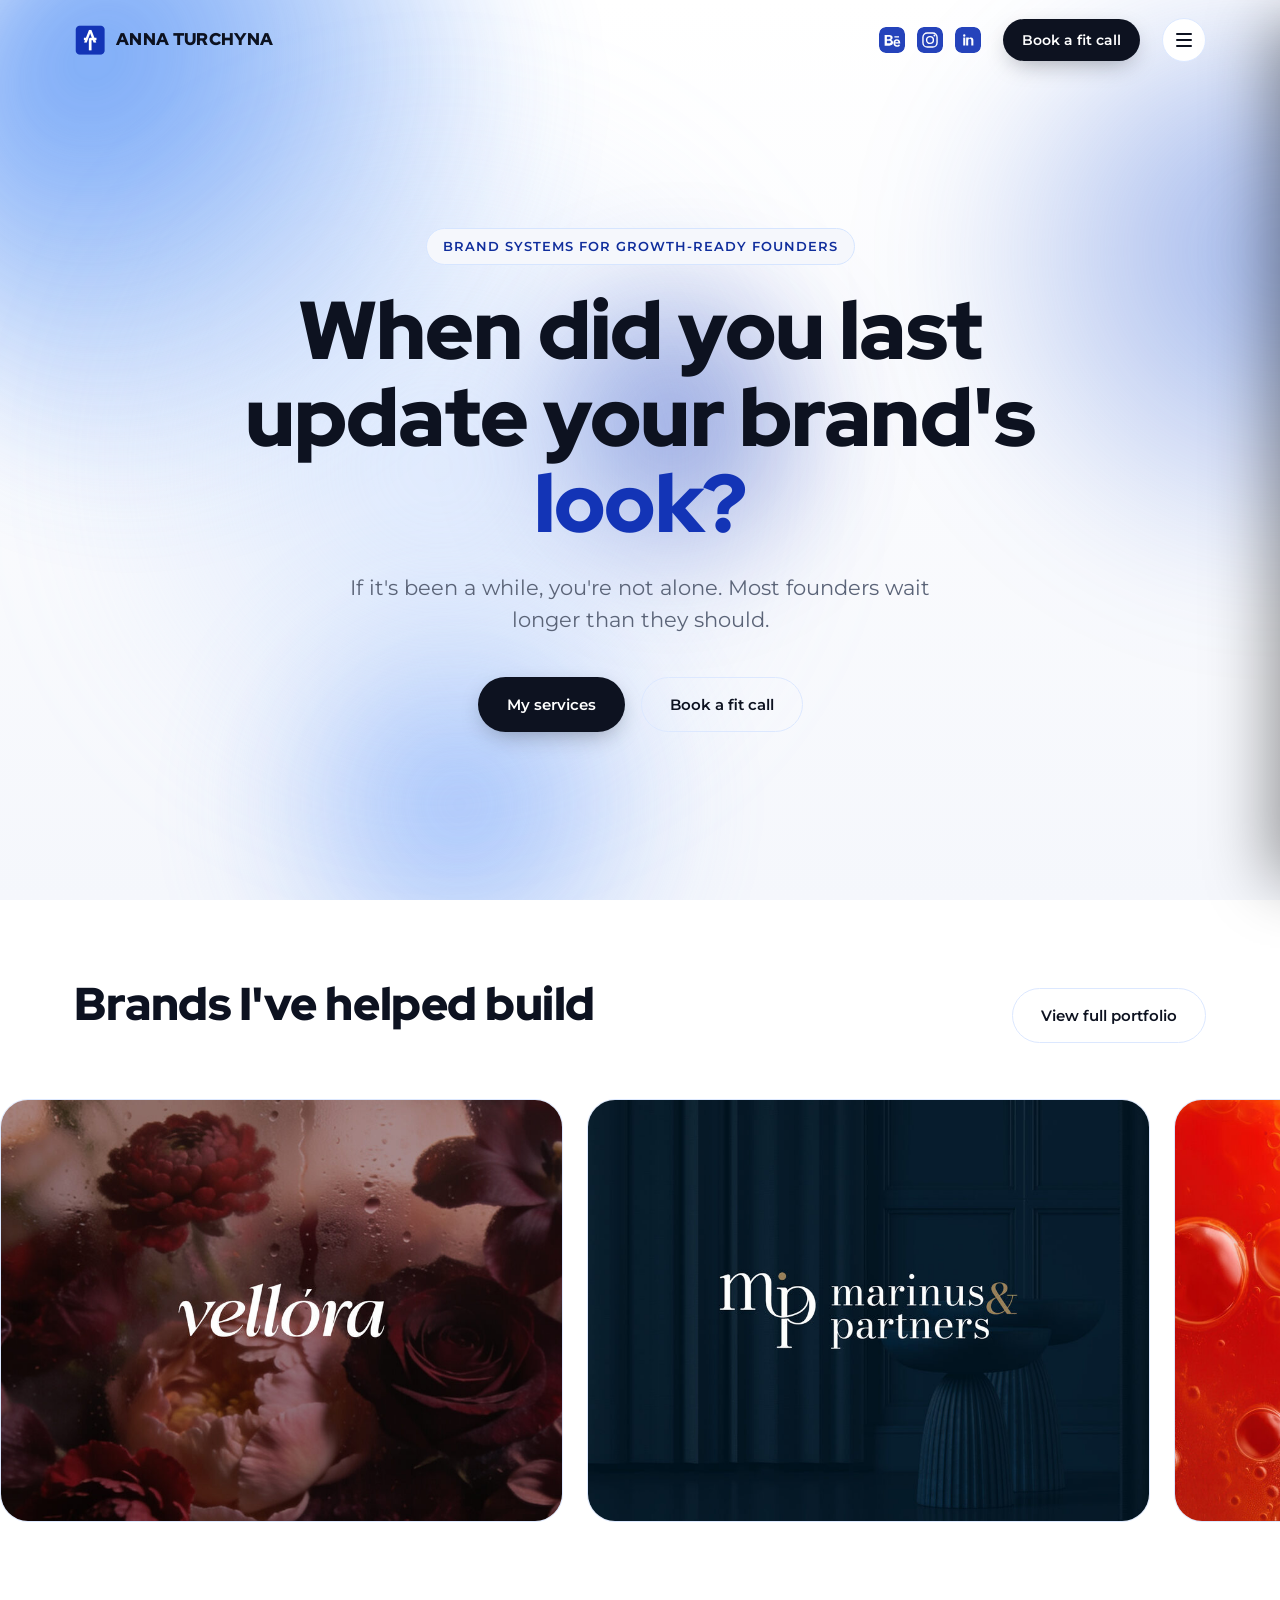
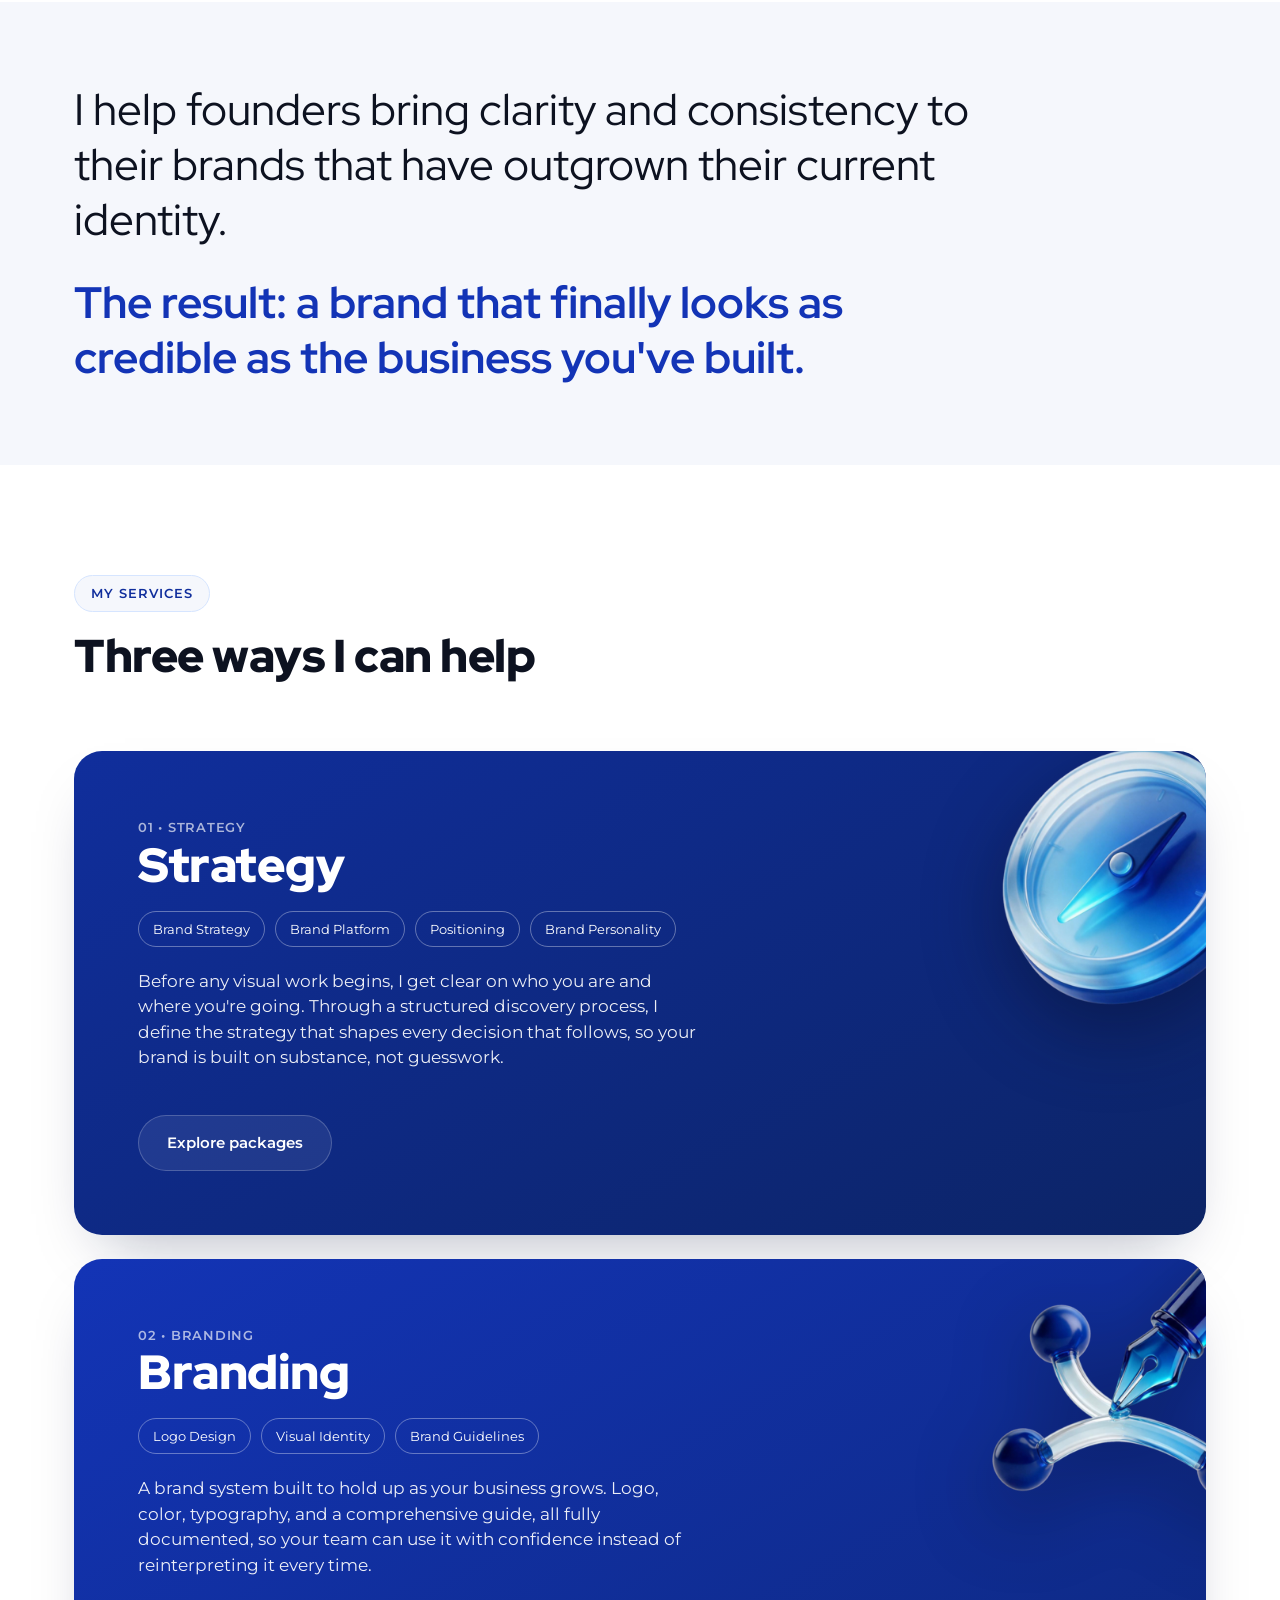
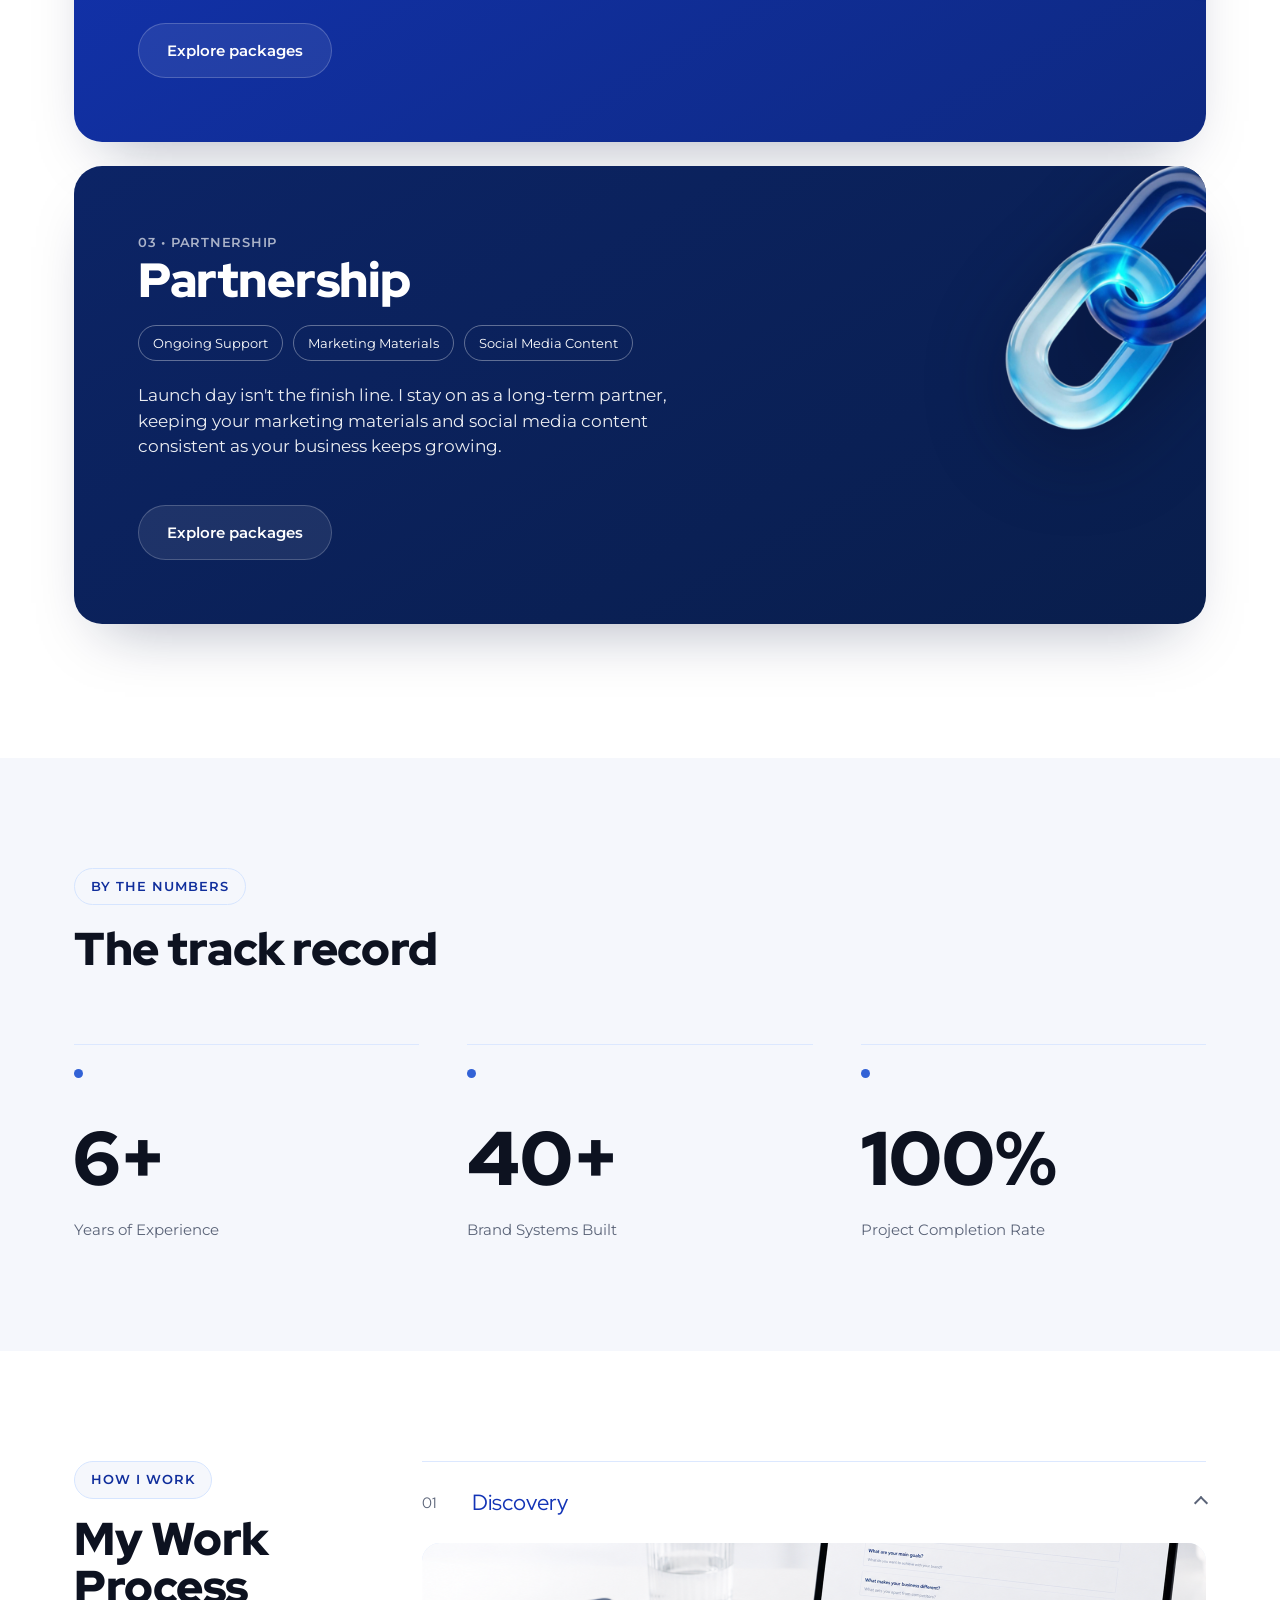
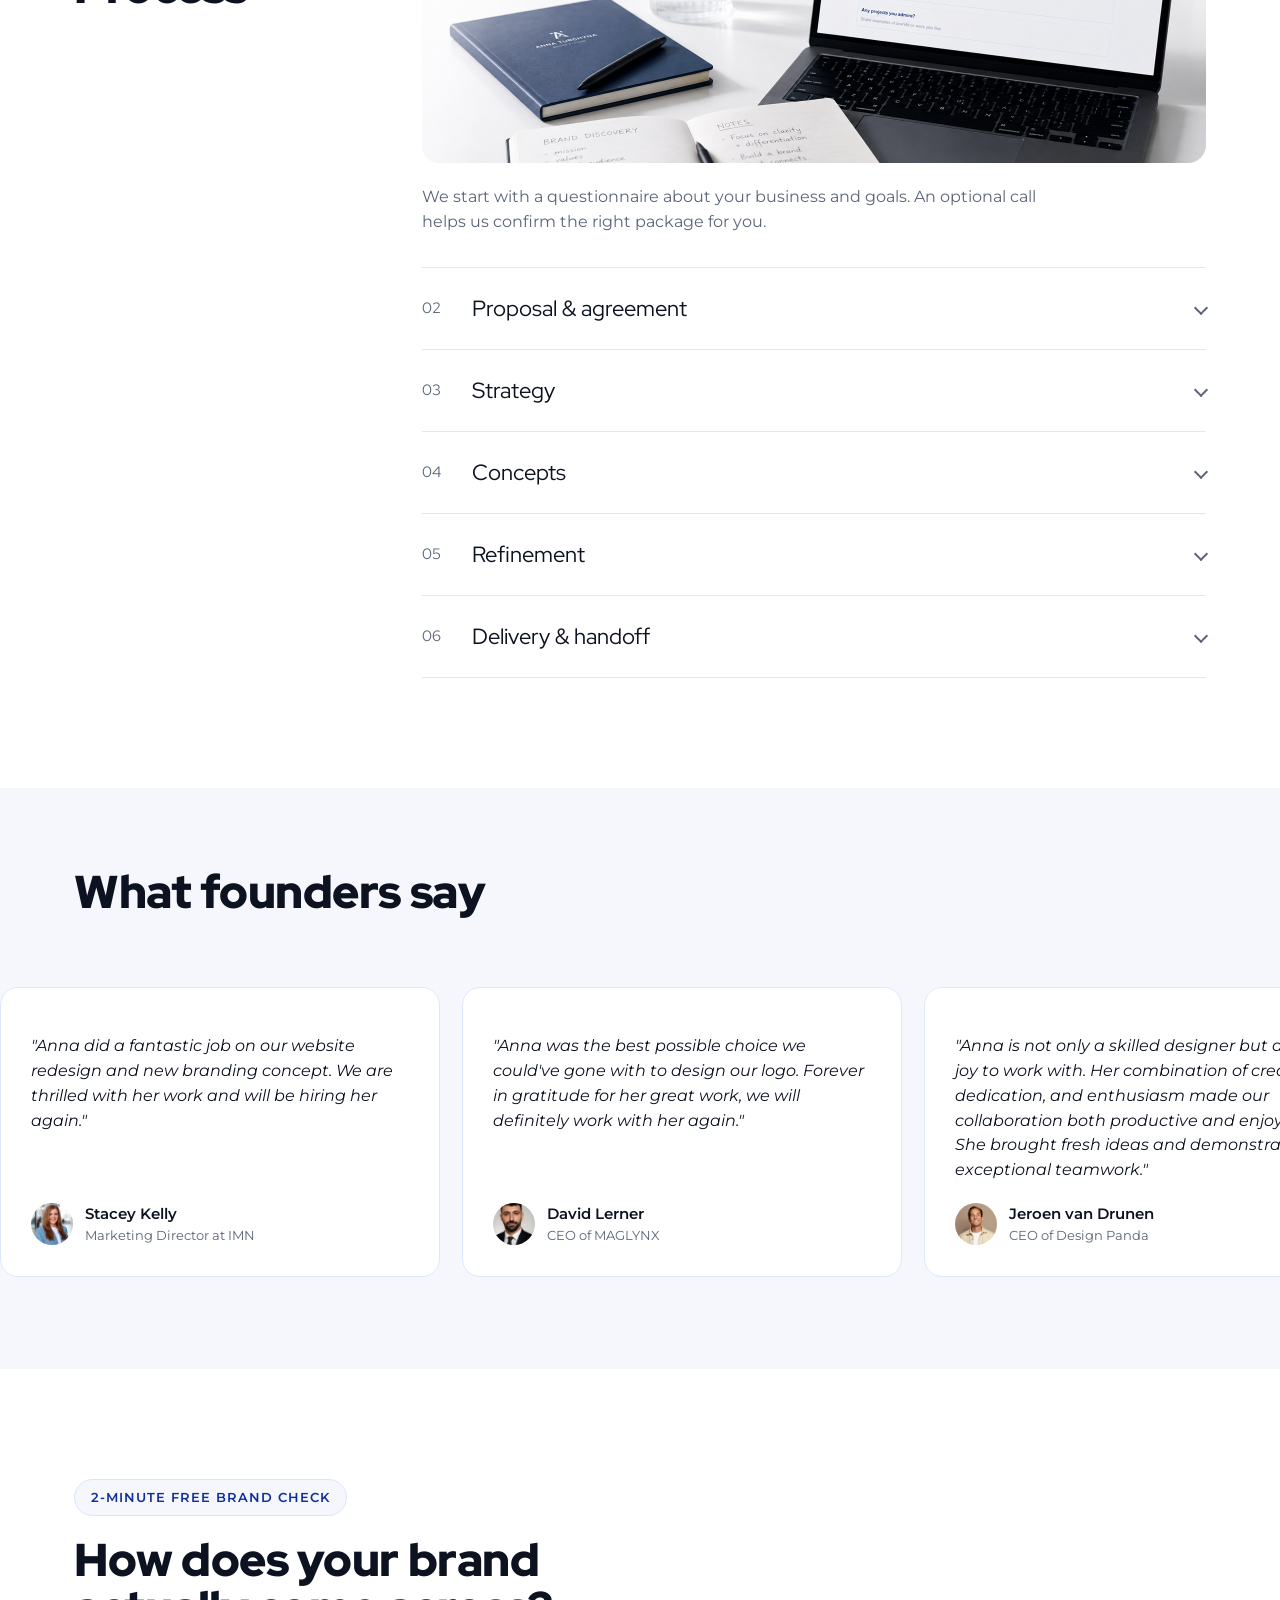
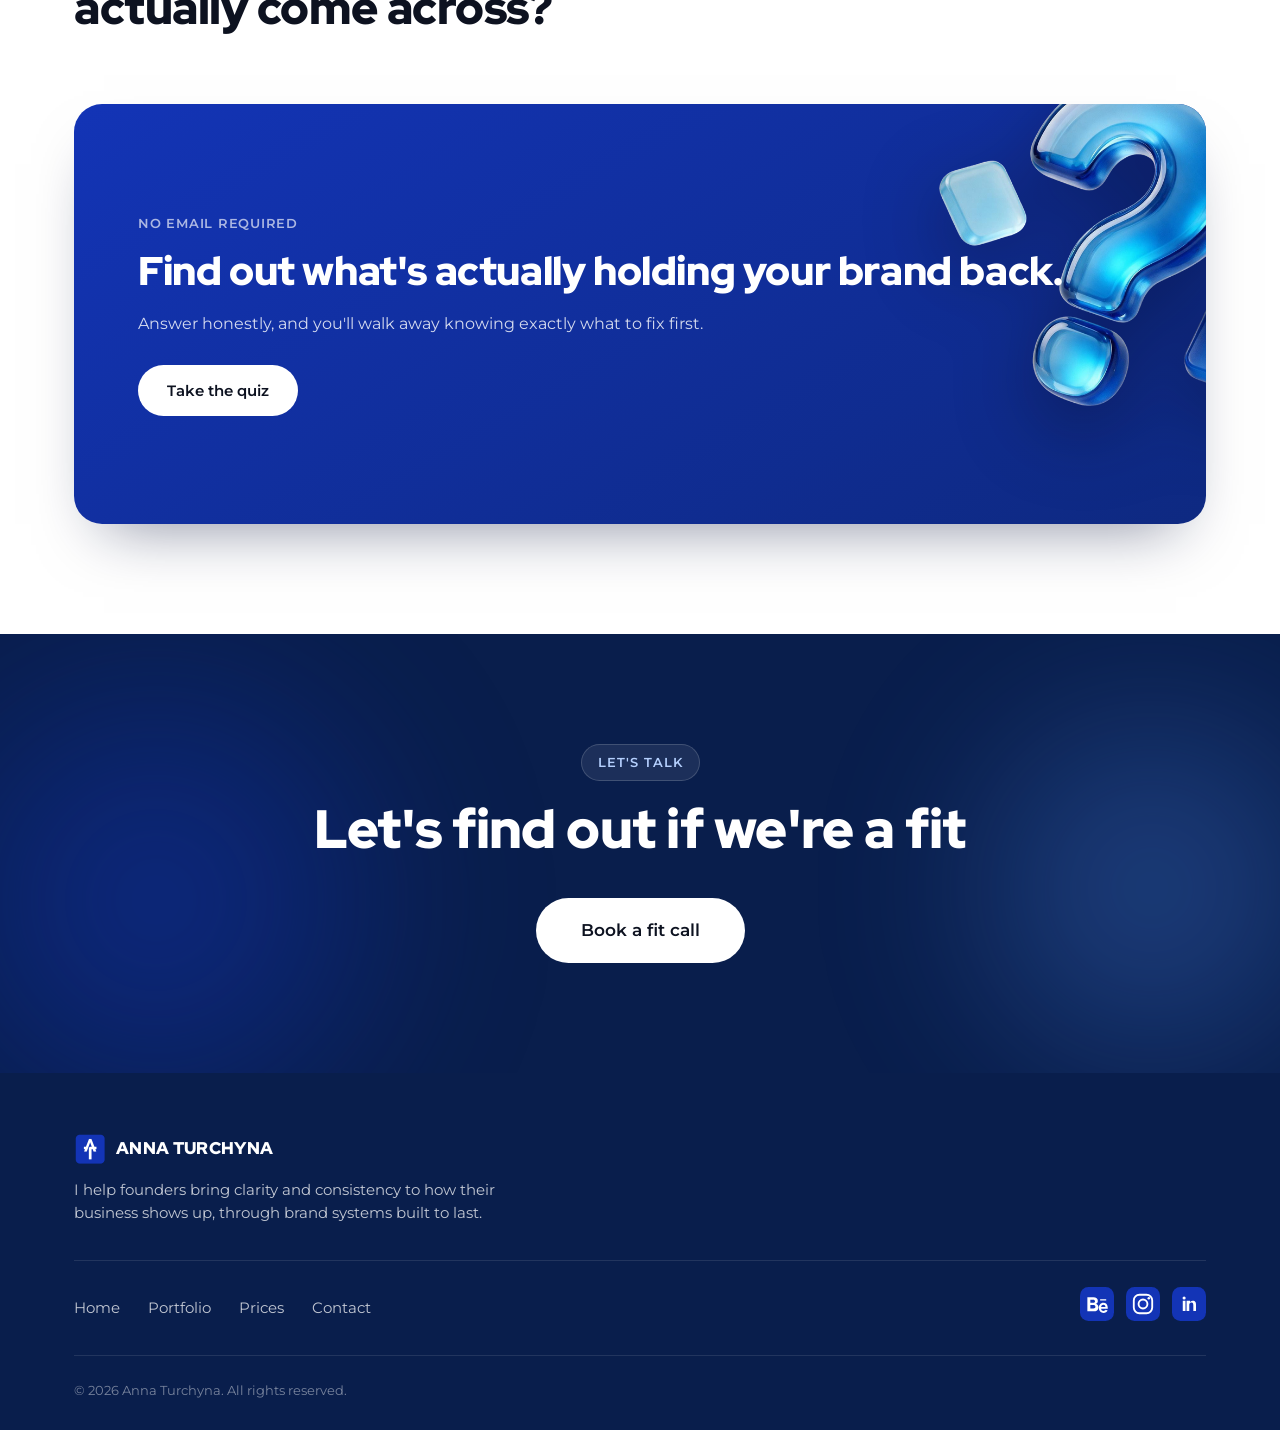
==== commit 5bbf9e8d: "update the site update the site" ====
--- a/index.html
+++ b/index.html
@@ -201,7 +201,7 @@
           </button>
           <div class="process-row-body">
             <div class="process-row-body-inner">
-              <div class="process-row-image"><span>Image placeholder</span></div>
+              <div class="process-row-image"><img src="images/process/01-discovery.jpg" alt="Brand discovery questionnaire and notes"></div>
               <p>We start with a questionnaire about your business and goals. An optional call helps us confirm the right package for you.</p>
             </div>
           </div>
@@ -214,7 +214,7 @@
           </button>
           <div class="process-row-body">
             <div class="process-row-body-inner">
-              <div class="process-row-image"><span>Image placeholder</span></div>
+              <div class="process-row-image"><img src="images/process/02-proposal.jpg" alt="Brand strategy and identity design proposal document"></div>
               <p>You get a written proposal with a fixed price, timeline, and number of revisions. No surprises once we start.</p>
             </div>
           </div>
@@ -227,7 +227,7 @@
           </button>
           <div class="process-row-body">
             <div class="process-row-body-inner">
-              <div class="process-row-image"><span>Image placeholder</span></div>
+              <div class="process-row-image"><img src="images/process/03-strategy.jpg" alt="Brand strategy document showing platform, positioning, audience and values"></div>
               <p>Before any design work, we define who you are and how you want to be seen. This becomes the foundation for everything visual.</p>
             </div>
           </div>
@@ -240,7 +240,7 @@
           </button>
           <div class="process-row-body">
             <div class="process-row-body-inner">
-              <div class="process-row-image"><span>Image placeholder</span></div>
+              <div class="process-row-image"><img src="images/process/04-concepts.jpg" alt="Logo concept exploration on screen"></div>
               <p>I turn that strategy into creative direction and logo concepts, with an explanation of the thinking behind each option.</p>
             </div>
           </div>
@@ -253,7 +253,7 @@
           </button>
           <div class="process-row-body">
             <div class="process-row-body-inner">
-              <div class="process-row-image"><span>Image placeholder</span></div>
+              <div class="process-row-image"><img src="images/process/05-refinement.jpg" alt="Logo refinement sketches and notes"></div>
               <p>We refine the chosen direction together through a set number of revision rounds, until it feels exactly right.</p>
             </div>
           </div>
@@ -266,7 +266,7 @@
           </button>
           <div class="process-row-body">
             <div class="process-row-body-inner">
-              <div class="process-row-image"><span>Image placeholder</span></div>
+              <div class="process-row-image"><img src="images/process/06-delivery.jpg" alt="Final brand files organized in delivery folders"></div>
               <p>You receive all final files and a complete brand guide, plus a walkthrough so your team knows exactly how to use it.</p>
             </div>
           </div>
@@ -313,7 +313,7 @@
   <div class="container">
     <div class="section-head reveal">
       <div>
-        <span class="eyebrow">2-Minute Brand Check</span>
+        <span class="eyebrow">2-Minute Free Brand Check</span>
         <h2 style="margin-top:20px">How does your brand actually come across?</h2>
       </div>
     </div>
@@ -322,9 +322,9 @@
       <img class="quiz-icon" src="images/quiz-icon.png" alt="" aria-hidden="true">
 
       <div class="quiz-panel" data-quiz-panel="start">
-        <span class="small-caps" style="color:rgba(255,255,255,.65)">5 Questions • 2 Minutes</span>
-        <h3 class="quiz-card-heading">Five questions. A real answer. No email needed.</h3>
-        <p class="quiz-start-copy">Quick, honest, and specific to your business, not a generic result.</p>
+        <span class="small-caps" style="color:rgba(255,255,255,.65)">No email required</span>
+        <h3 class="quiz-card-heading">Find out what's actually holding your brand back.</h3>
+        <p class="quiz-start-copy">Answer honestly, and you'll walk away knowing exactly what to fix first.</p>
         <button type="button" class="btn btn-light" id="quiz-start-btn">Take the quiz</button>
       </div>
 
--- a/css/style.css
+++ b/css/style.css
@@ -582,7 +582,9 @@
   background: linear-gradient(150deg, var(--c-blue-100), var(--c-blue-50));
   display:flex; align-items:center; justify-content:center;
   color: var(--c-blue-400); font-size:13px; letter-spacing:.05em; text-transform:uppercase;
-}
+  overflow:hidden;
+}
+.process-row-image img{ width:100%; height:100%; object-fit:cover; }
 .process-row-body p{ color: var(--c-ink-soft); max-width: 640px; margin:0; }
 @media (max-width:900px){
   .process-layout{ grid-template-columns: 1fr; gap:24px; }
@@ -651,7 +653,9 @@
   background: linear-gradient(150deg, var(--c-blue-100), var(--c-blue-50));
   display:flex; align-items:center; justify-content:center;
   color: var(--c-blue-400); font-size:13px; letter-spacing:.05em; text-transform:uppercase;
-}
+  overflow:hidden;
+}
+.contact-photo-placeholder img{ width:100%; height:100%; object-fit:cover; object-position:top center; }
 .contact-info h1{ font-size: clamp(34px, 4.6vw, 58px); margin-top:16px; }
 .contact-info .lead{ font-size:18px; color:var(--c-ink-soft); max-width:480px; margin-bottom:0; }
 .contact-direct{ margin: 36px 0 8px; padding-top:28px; border-top:1px solid var(--c-line); }
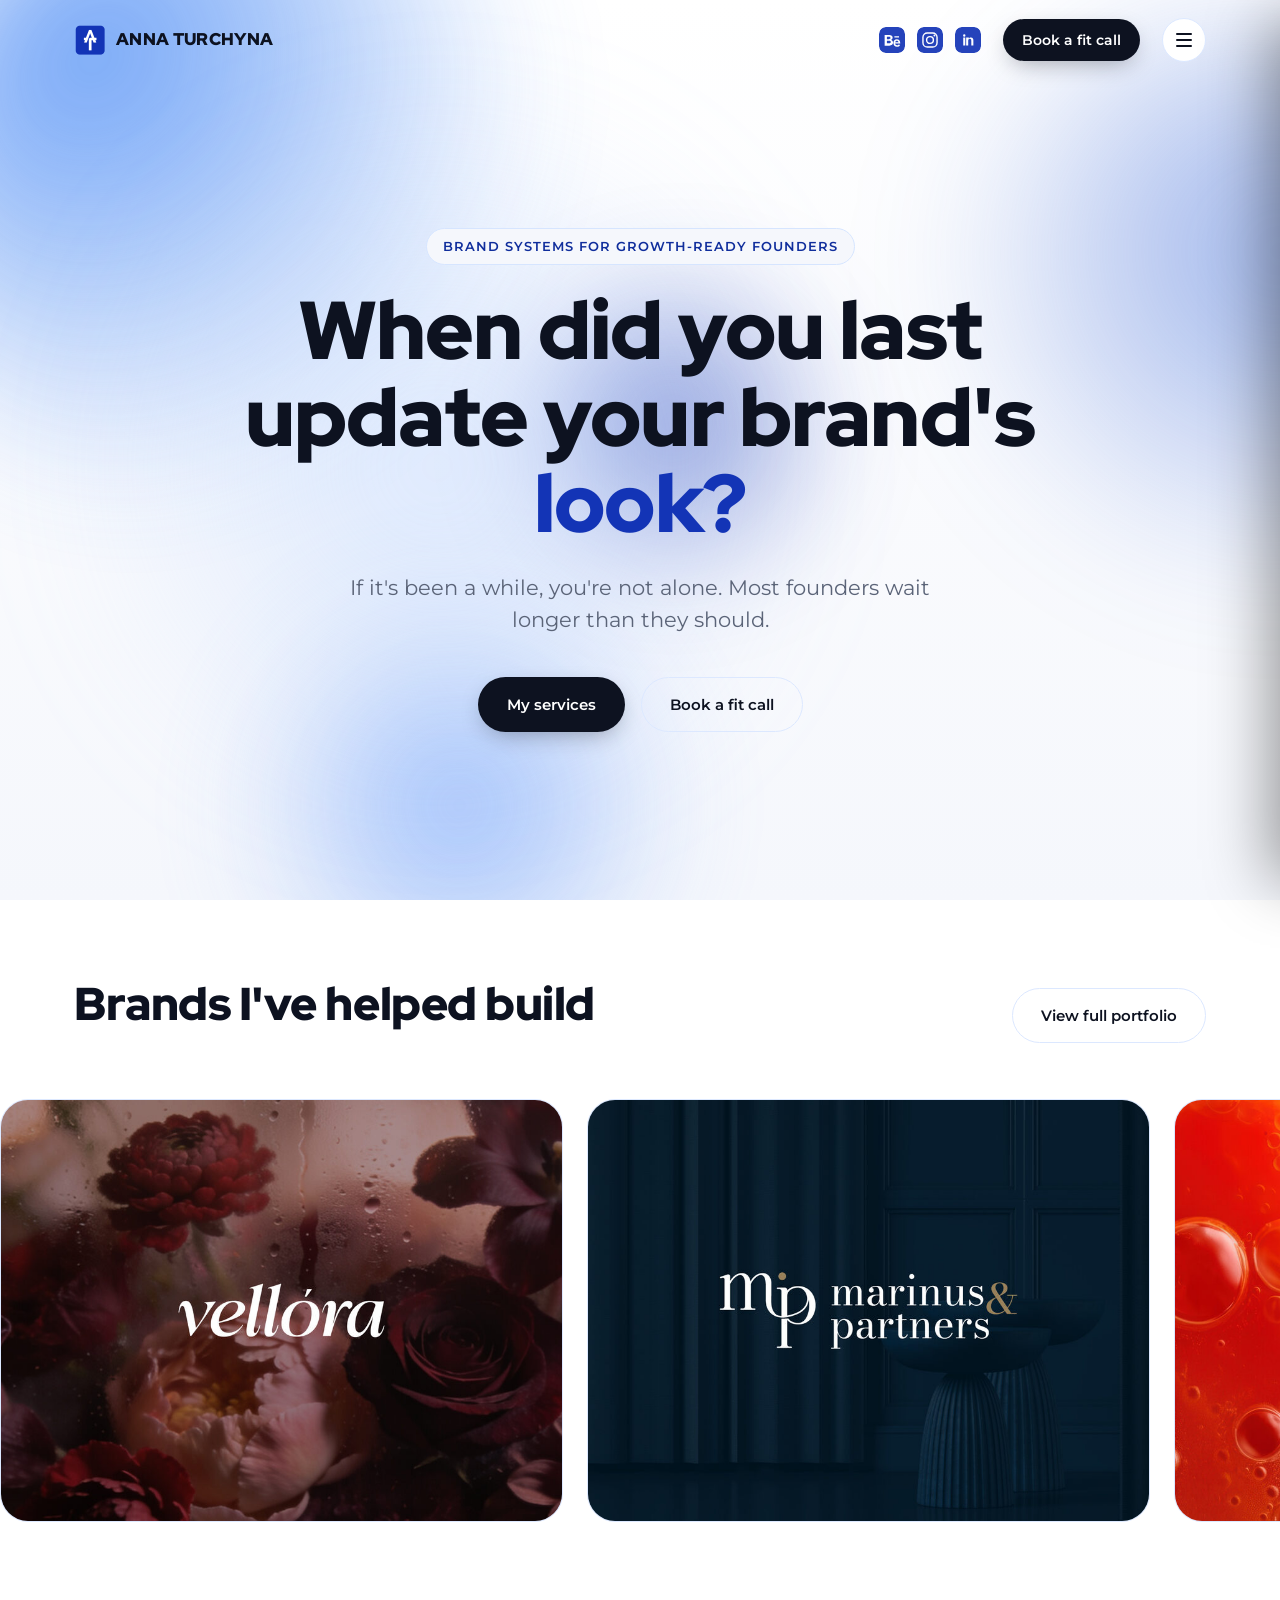
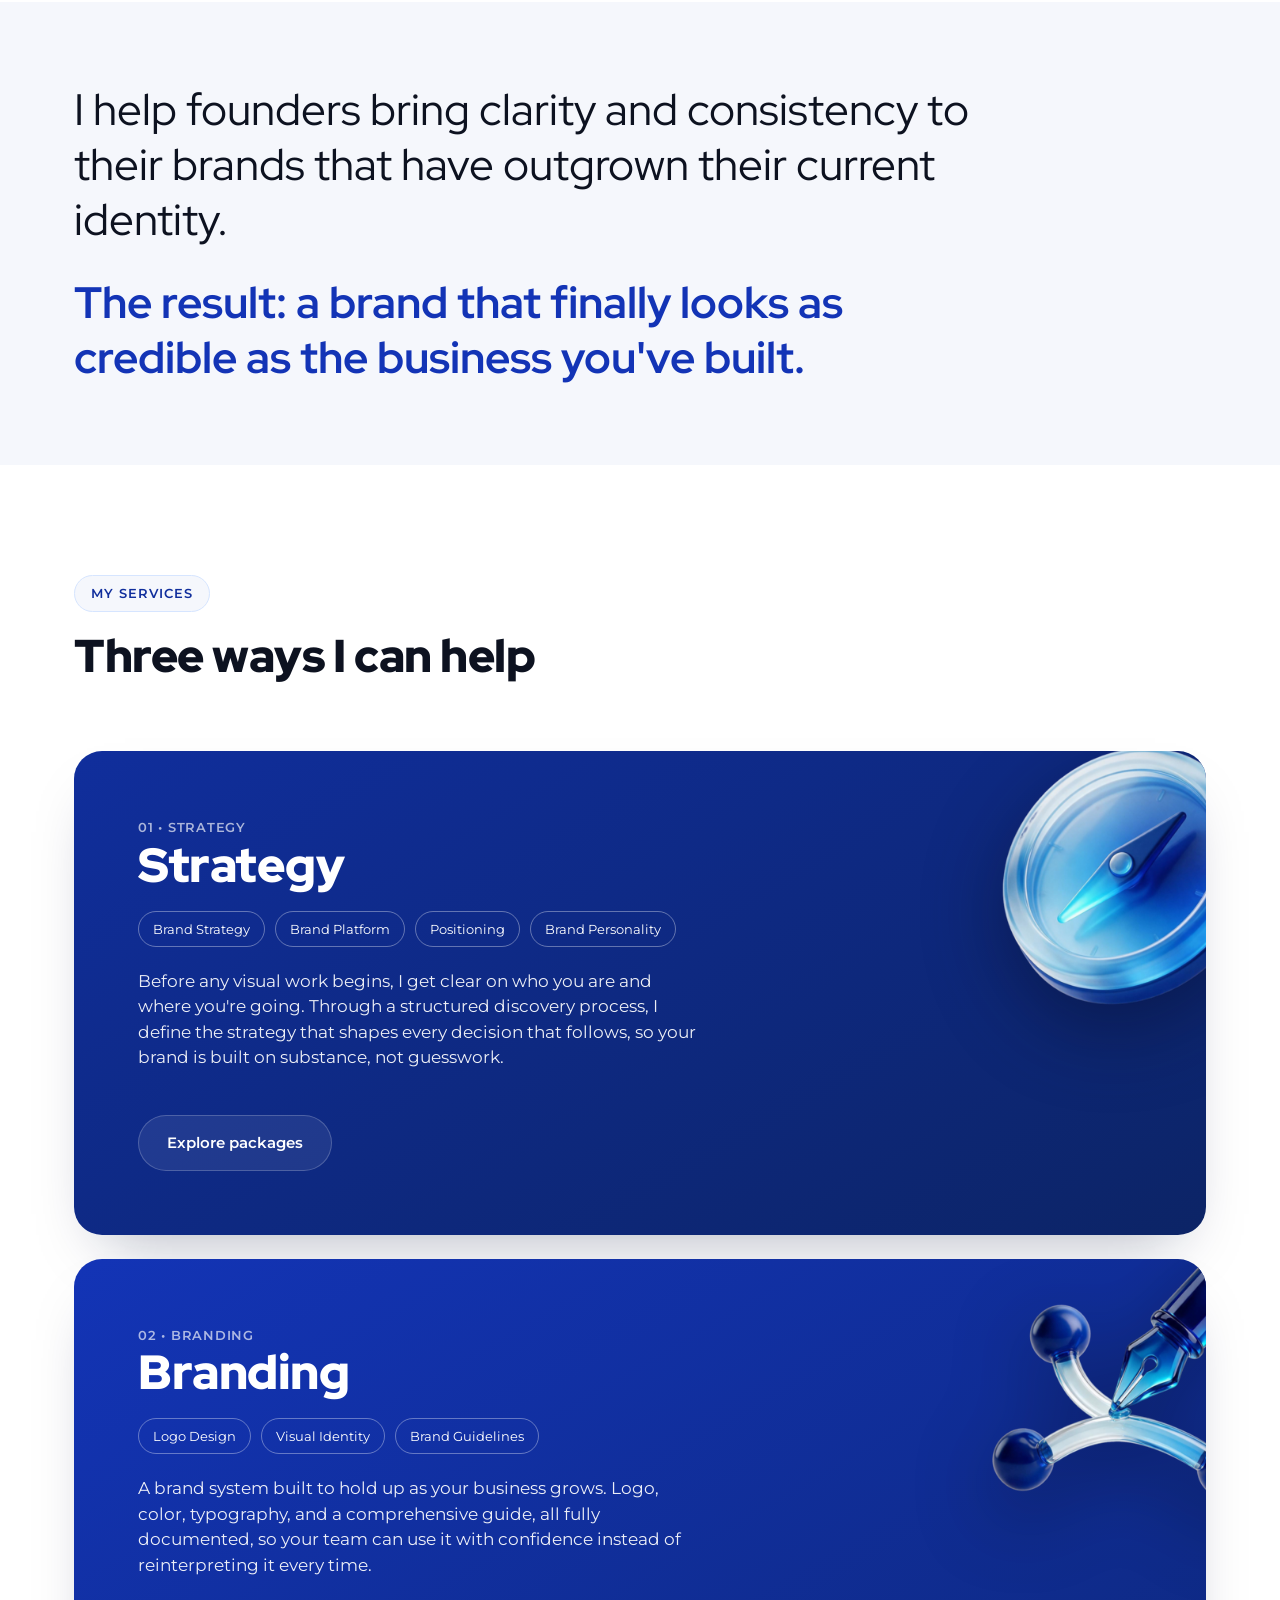
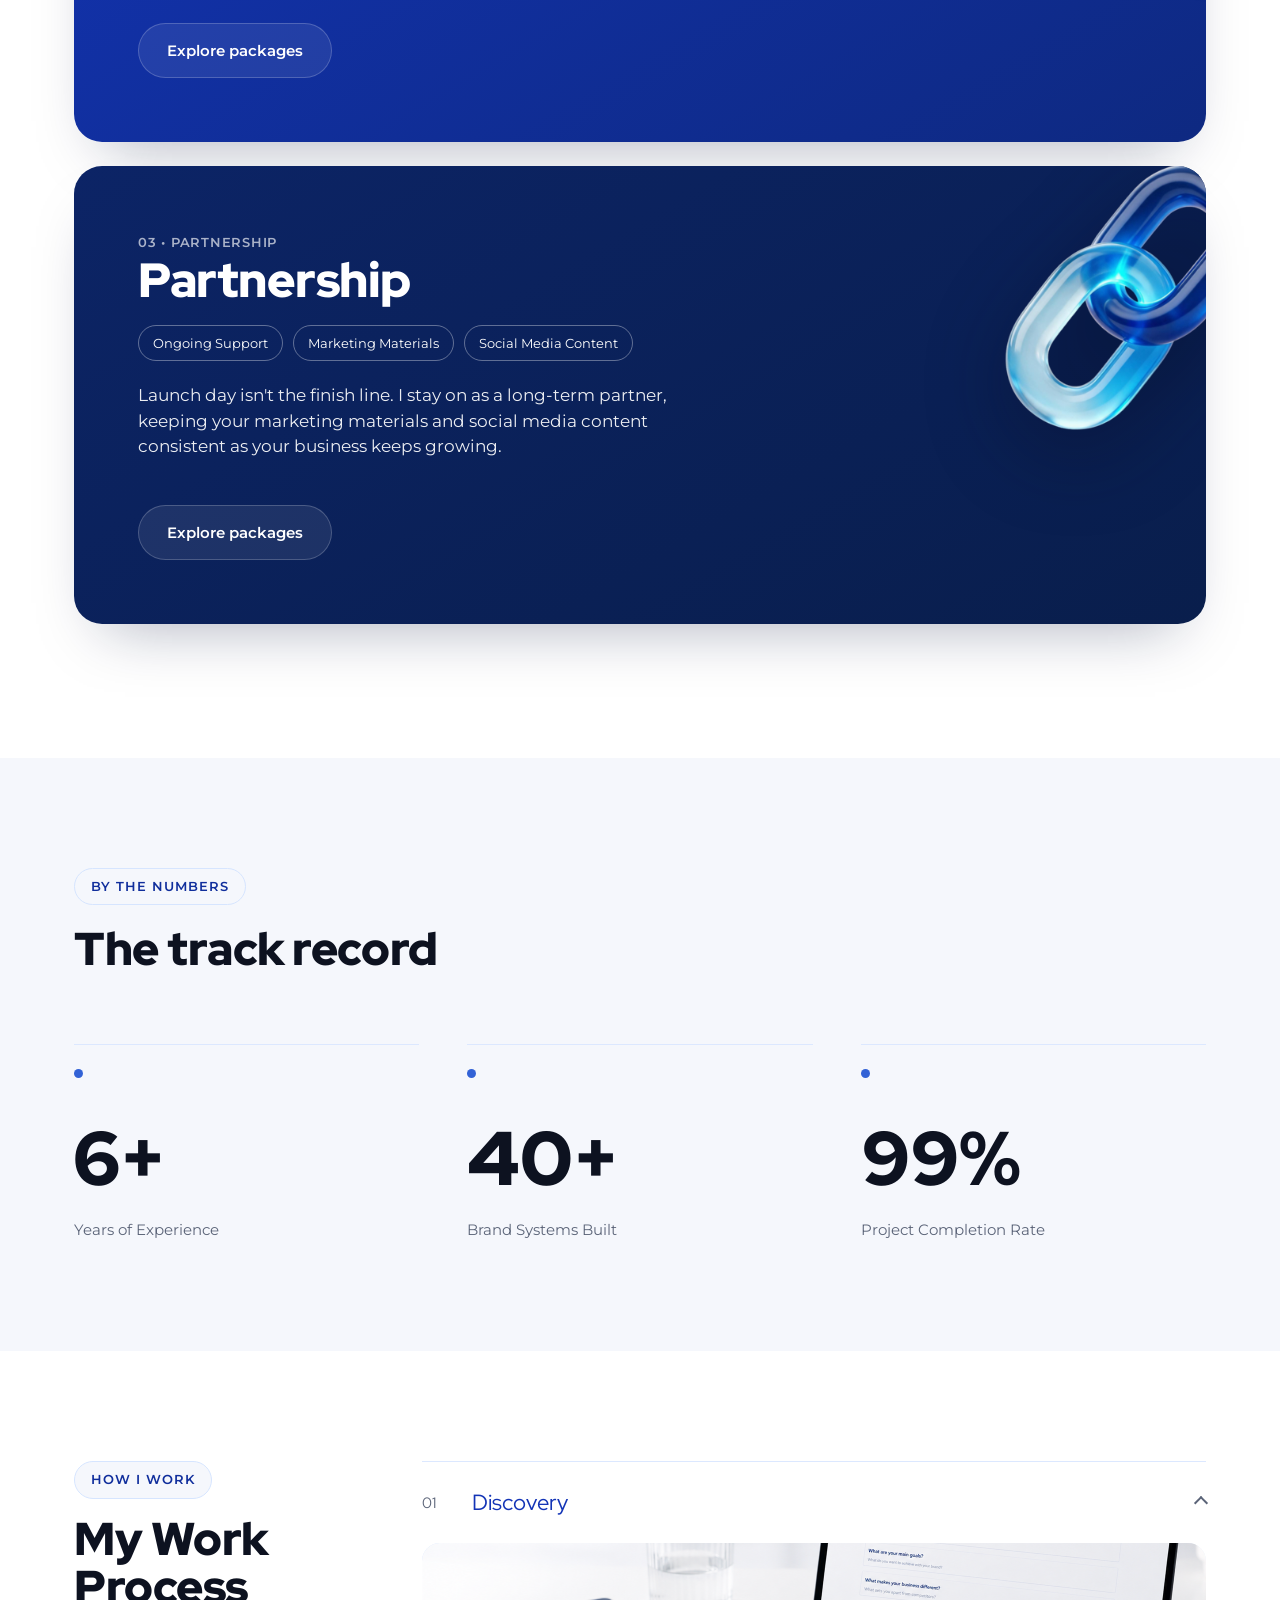
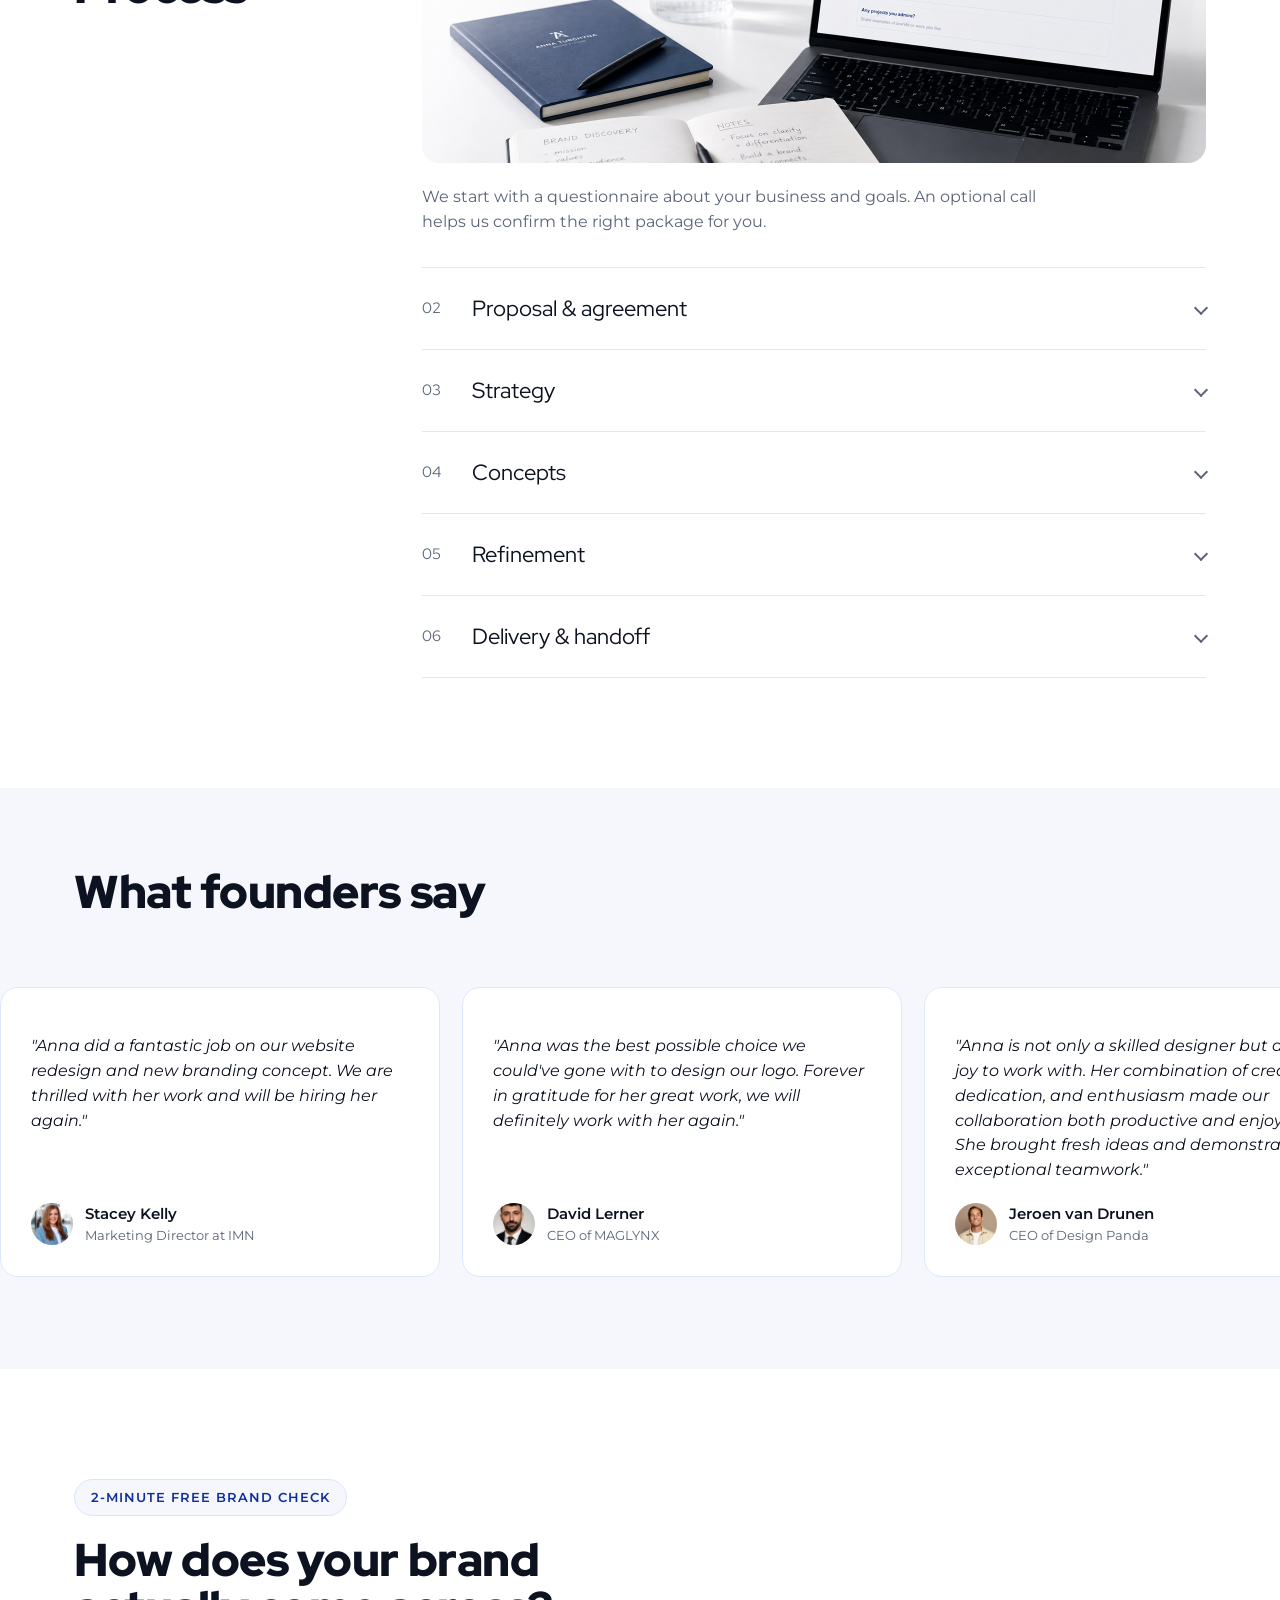
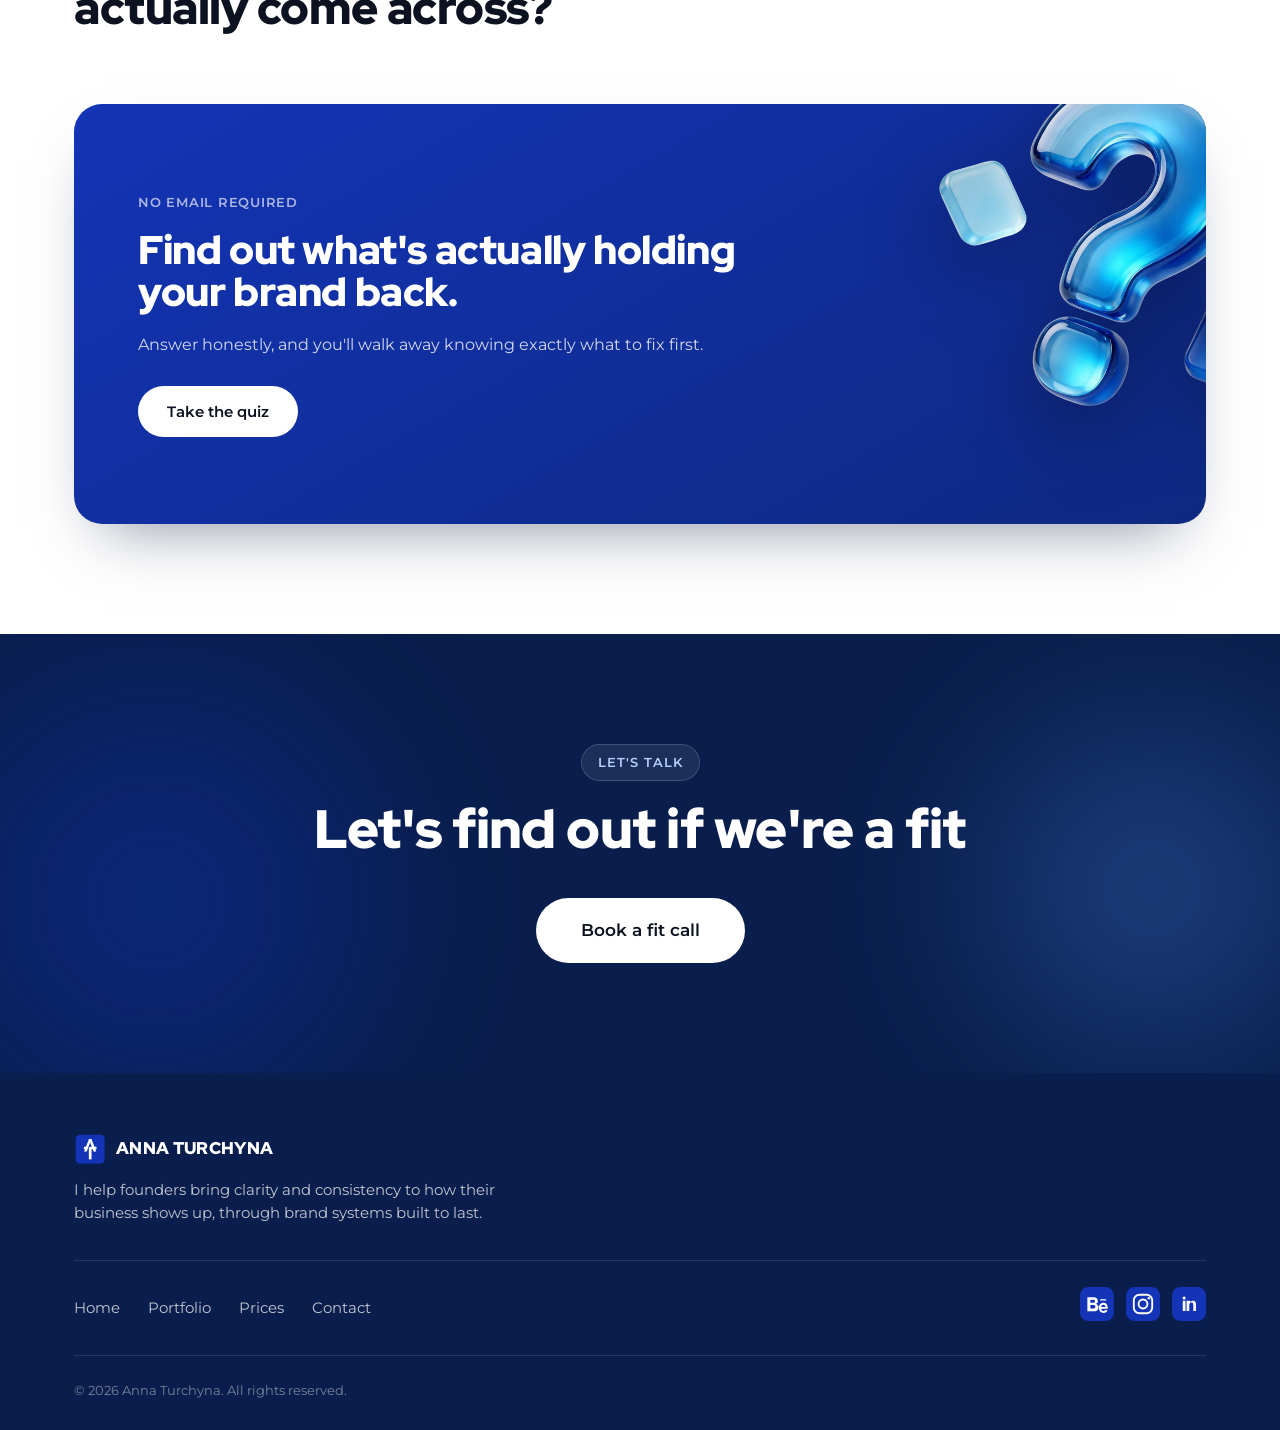
==== commit 339b31ce: "update site update site" ====
--- a/index.html
+++ b/index.html
@@ -103,7 +103,19 @@
       </div>
     </a>
   `;
-  featuredTrack.innerHTML = FEATURED_CASES.map(featuredCardHTML).join('') + FEATURED_CASES.map(featuredCardHTML).join('');
+  // On mobile the track is a plain swipeable row (no CSS auto-scroll), so it
+  // must contain each card exactly once. On desktop the CSS animation scrolls
+  // a translateX(-50%) loop, which needs the content duplicated so the loop
+  // reads as seamless. Deciding this in JS (instead of rendering both sets
+  // and hiding the extras with CSS) avoids relying on the hidden duplicates
+  // never affecting scrollWidth, which isn't consistent across browsers.
+  const featuredMobileQuery = window.matchMedia('(max-width:760px)');
+  const renderFeaturedTrack = () => {
+    const cards = FEATURED_CASES.map(featuredCardHTML).join('');
+    featuredTrack.innerHTML = featuredMobileQuery.matches ? cards : cards + cards;
+  };
+  renderFeaturedTrack();
+  featuredMobileQuery.addEventListener('change', renderFeaturedTrack);
 </script>
 
 <!-- ================= ABOUT ================= -->
@@ -305,7 +317,16 @@
       <div class="testi-person"><div class="testi-avatar"${avatar ? ` style="background-image:url('${avatar}')"` : ''}></div><div><div class="name">${name}</div><div class="role">${role || ''}</div></div></div>
     </div>
   `;
-  testiTrack.innerHTML = TESTIMONIALS.map(testiCardHTML).join('') + TESTIMONIALS.map(testiCardHTML).join('');
+  // Same reasoning as the featured-projects track above: render once on
+  // mobile (plain swipeable row) and twice on desktop (seamless auto-scroll
+  // loop), decided in JS rather than hiding duplicates with CSS.
+  const testiMobileQuery = window.matchMedia('(max-width:760px)');
+  const renderTestiTrack = () => {
+    const cards = TESTIMONIALS.map(testiCardHTML).join('');
+    testiTrack.innerHTML = testiMobileQuery.matches ? cards : cards + cards;
+  };
+  renderTestiTrack();
+  testiMobileQuery.addEventListener('change', renderTestiTrack);
 </script>
 
 <!-- ================= BRAND QUIZ ================= -->
--- a/css/style.css
+++ b/css/style.css
@@ -658,16 +658,14 @@
 .contact-photo-placeholder img{ width:100%; height:100%; object-fit:cover; object-position:top center; }
 .contact-info h1{ font-size: clamp(34px, 4.6vw, 58px); margin-top:16px; }
 .contact-info .lead{ font-size:18px; color:var(--c-ink-soft); max-width:480px; margin-bottom:0; }
-.contact-direct{ margin: 36px 0 8px; padding-top:28px; border-top:1px solid var(--c-line); }
-.contact-direct .small-caps{ display:block; margin-bottom:16px; }
+.contact-direct{ margin: 36px 0 32px; display:flex; flex-direction:column; gap:28px; }
+.contact-direct-item .small-caps{ display:block; margin-bottom:10px; }
 .contact-link-big{
   display:block; font-family: var(--font-display); font-weight:700;
-  font-size: clamp(22px, 2.6vw, 30px); color: var(--c-ink); margin-bottom:10px;
+  font-size: clamp(22px, 2.6vw, 30px); color: var(--c-ink);
   transition: color .2s var(--ease);
 }
 .contact-link-big:hover{ color: var(--c-blue-600); }
-.contact-socials{ display:flex; gap:12px; margin: 28px 0 36px; }
-.contact-socials svg{ width:34px; height:34px; }
 @media (max-width:820px){
   .contact-layout{ grid-template-columns: 1fr; gap:36px; }
   .contact-photo-placeholder{ aspect-ratio: 16/10; }
@@ -763,8 +761,10 @@
   font-size:11px; font-weight:700; line-height:18px; text-align:center;
 }
 @media (max-width:760px){
-  .addon-panel{ flex-direction:column; align-items:flex-start; }
+  .addon-panel{ flex-direction:column; align-items:flex-start; gap:20px; }
+  .addon-panel-head{ flex: none; }
   .addon-list{ border-left:none; padding-left:0; columns:1; }
+  .addon-list li{ margin-bottom:10px; }
 }
 
 .offer-grid{ display:grid; grid-template-columns:1fr 1fr; gap:24px; align-items:stretch; }
@@ -821,7 +821,7 @@
   .quiz-card .quiz-icon{ width:230px; height:230px; top:-9%; right:-9%; }
 }
 .quiz-panel[hidden]{ display:none; }
-.quiz-card-heading{ font-size: clamp(28px, 3.4vw, 40px); margin:14px 0 20px; }
+.quiz-card-heading{ font-size: clamp(28px, 3.4vw, 40px); margin:14px 0 20px; max-width:600px; }
 .quiz-start-copy{ color:rgba(255,255,255,.82); font-size:16px; max-width:660px; margin:0 0 28px; }
 
 .quiz-progress{ height:6px; border-radius:var(--radius-pill); background:rgba(255,255,255,.18); overflow:hidden; margin-bottom:18px; }
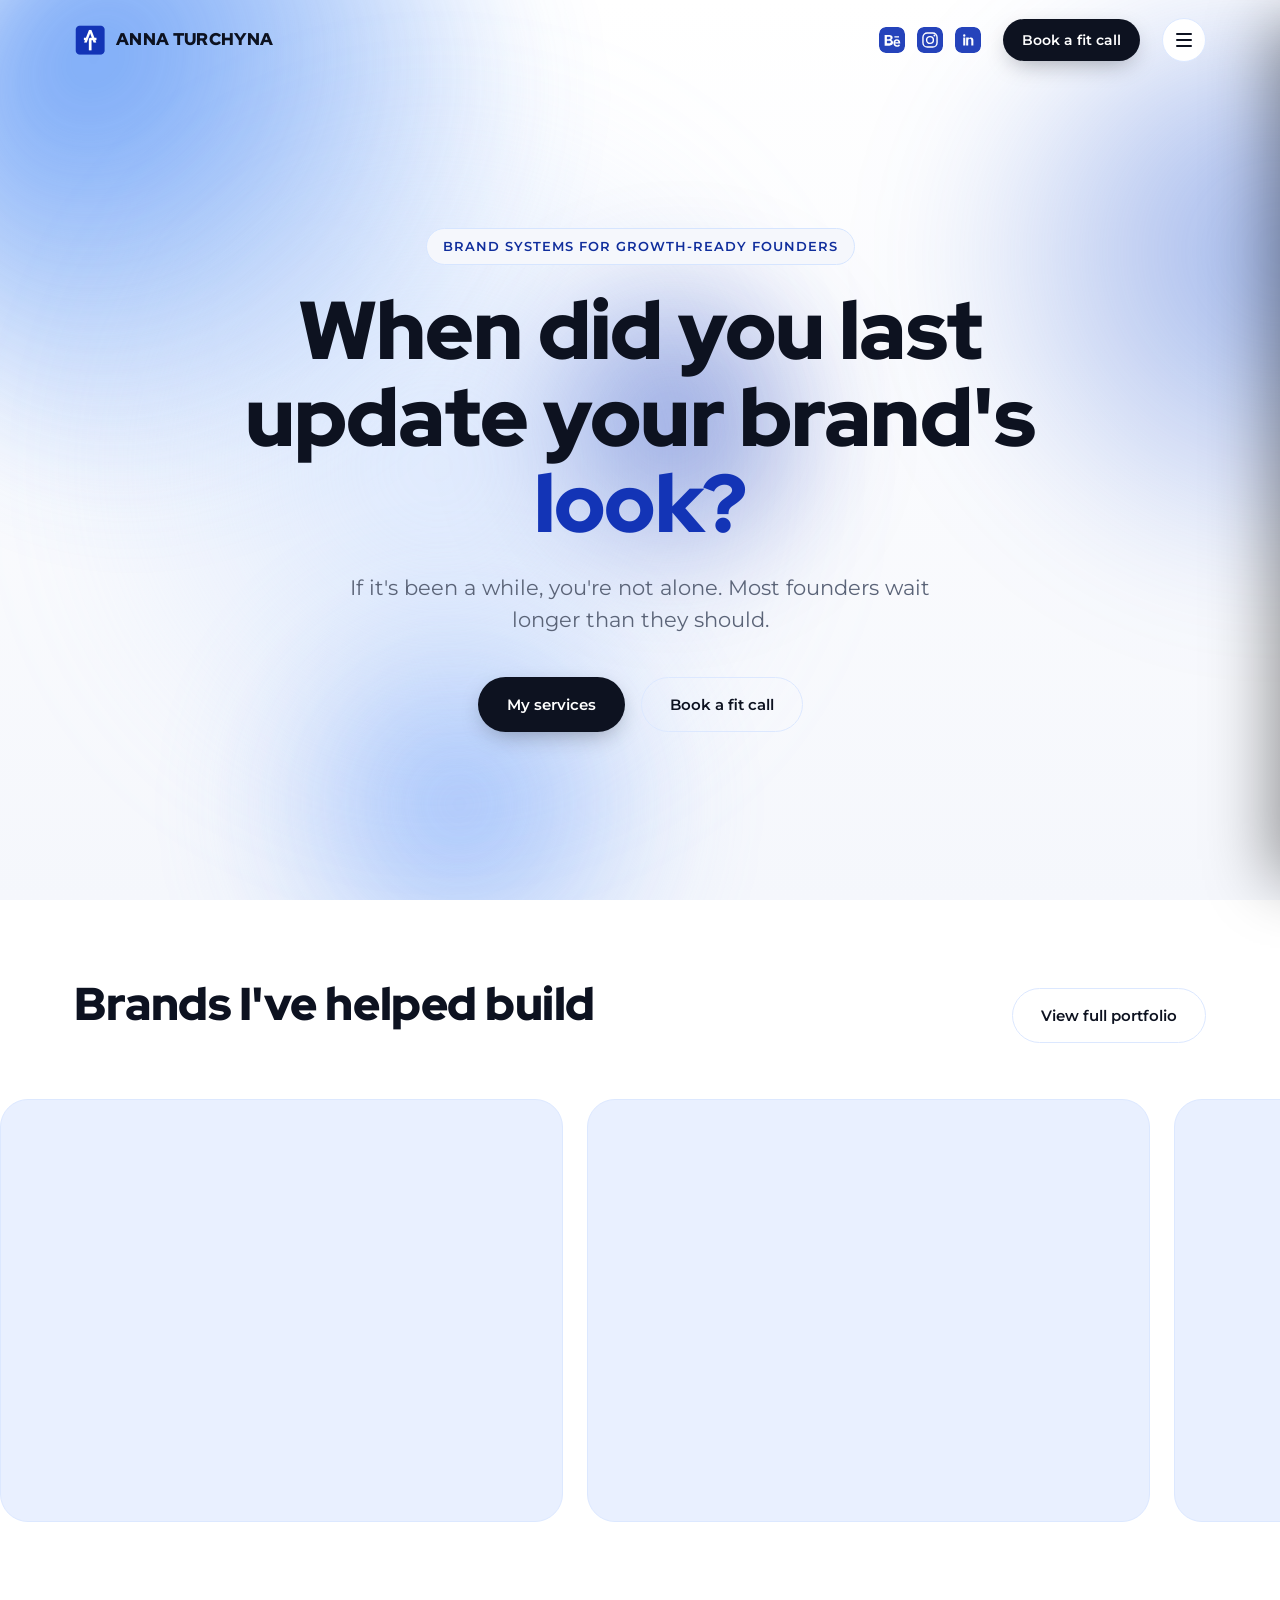
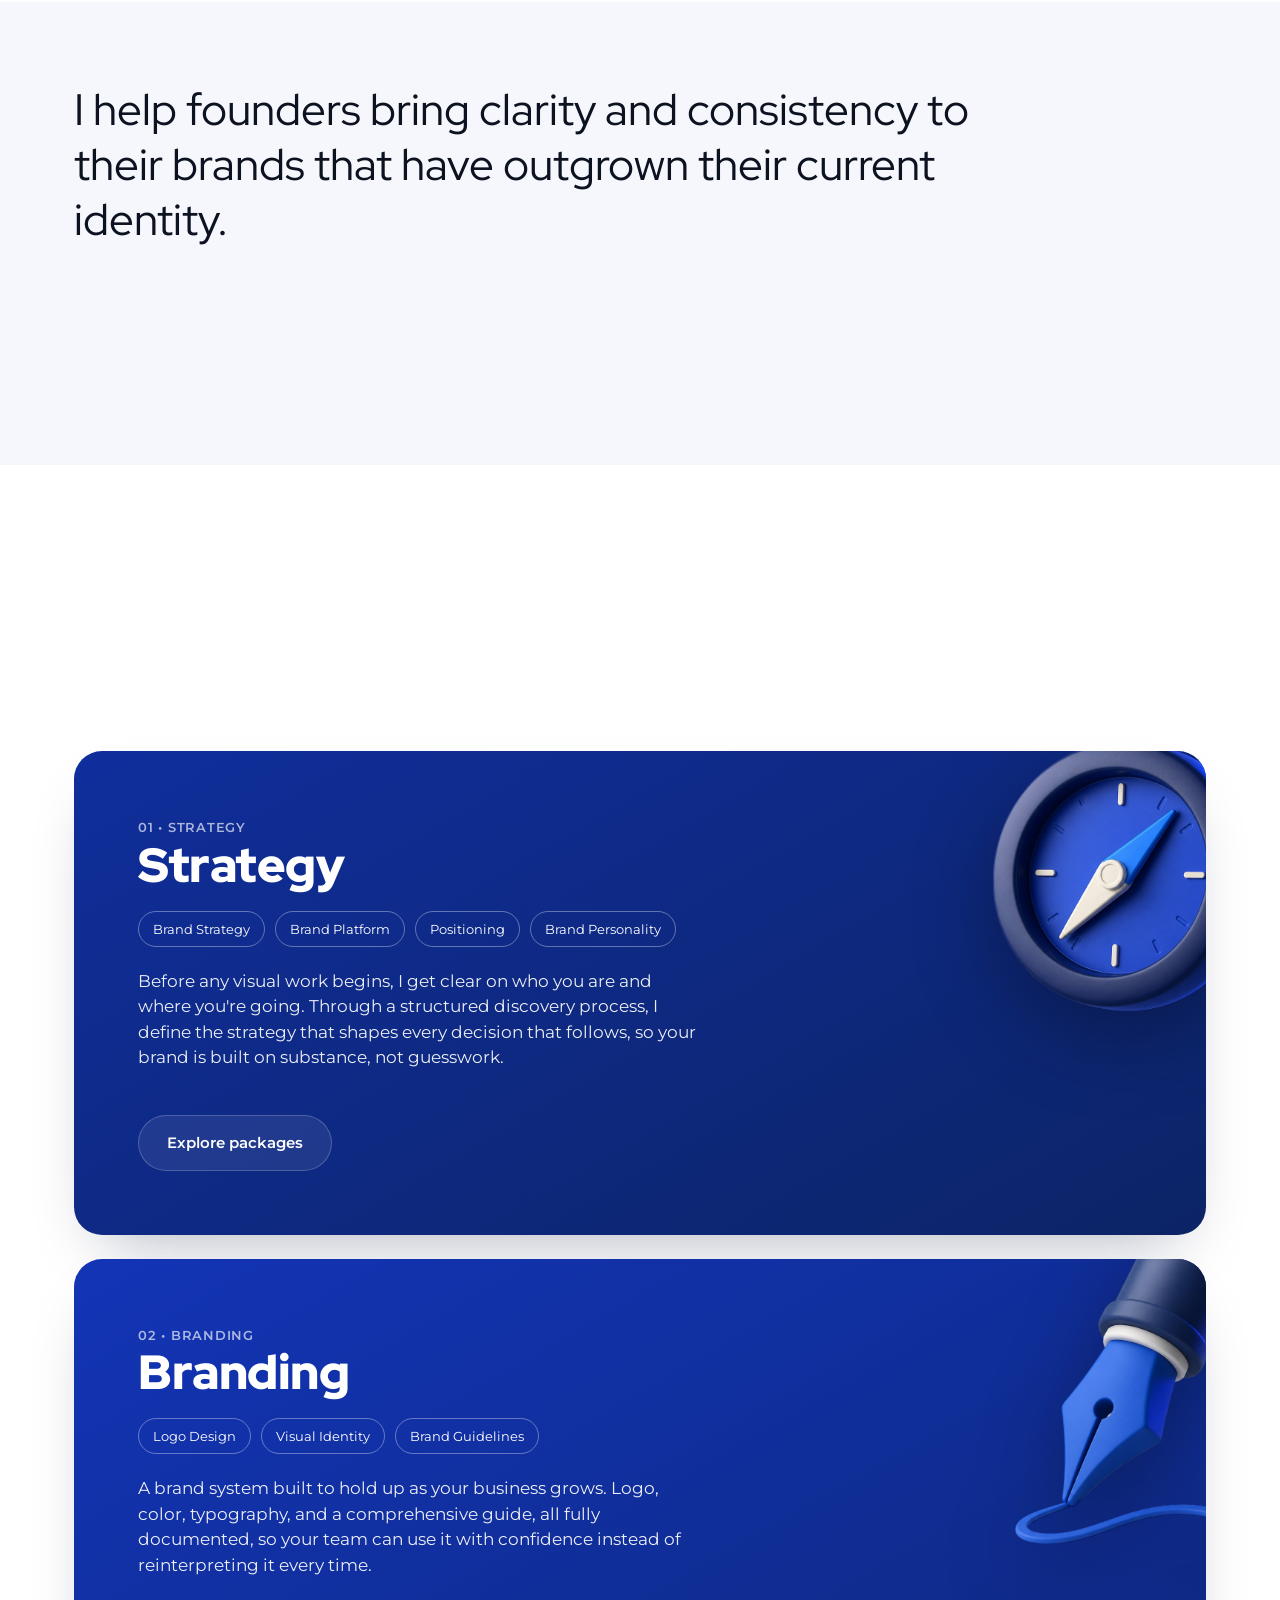
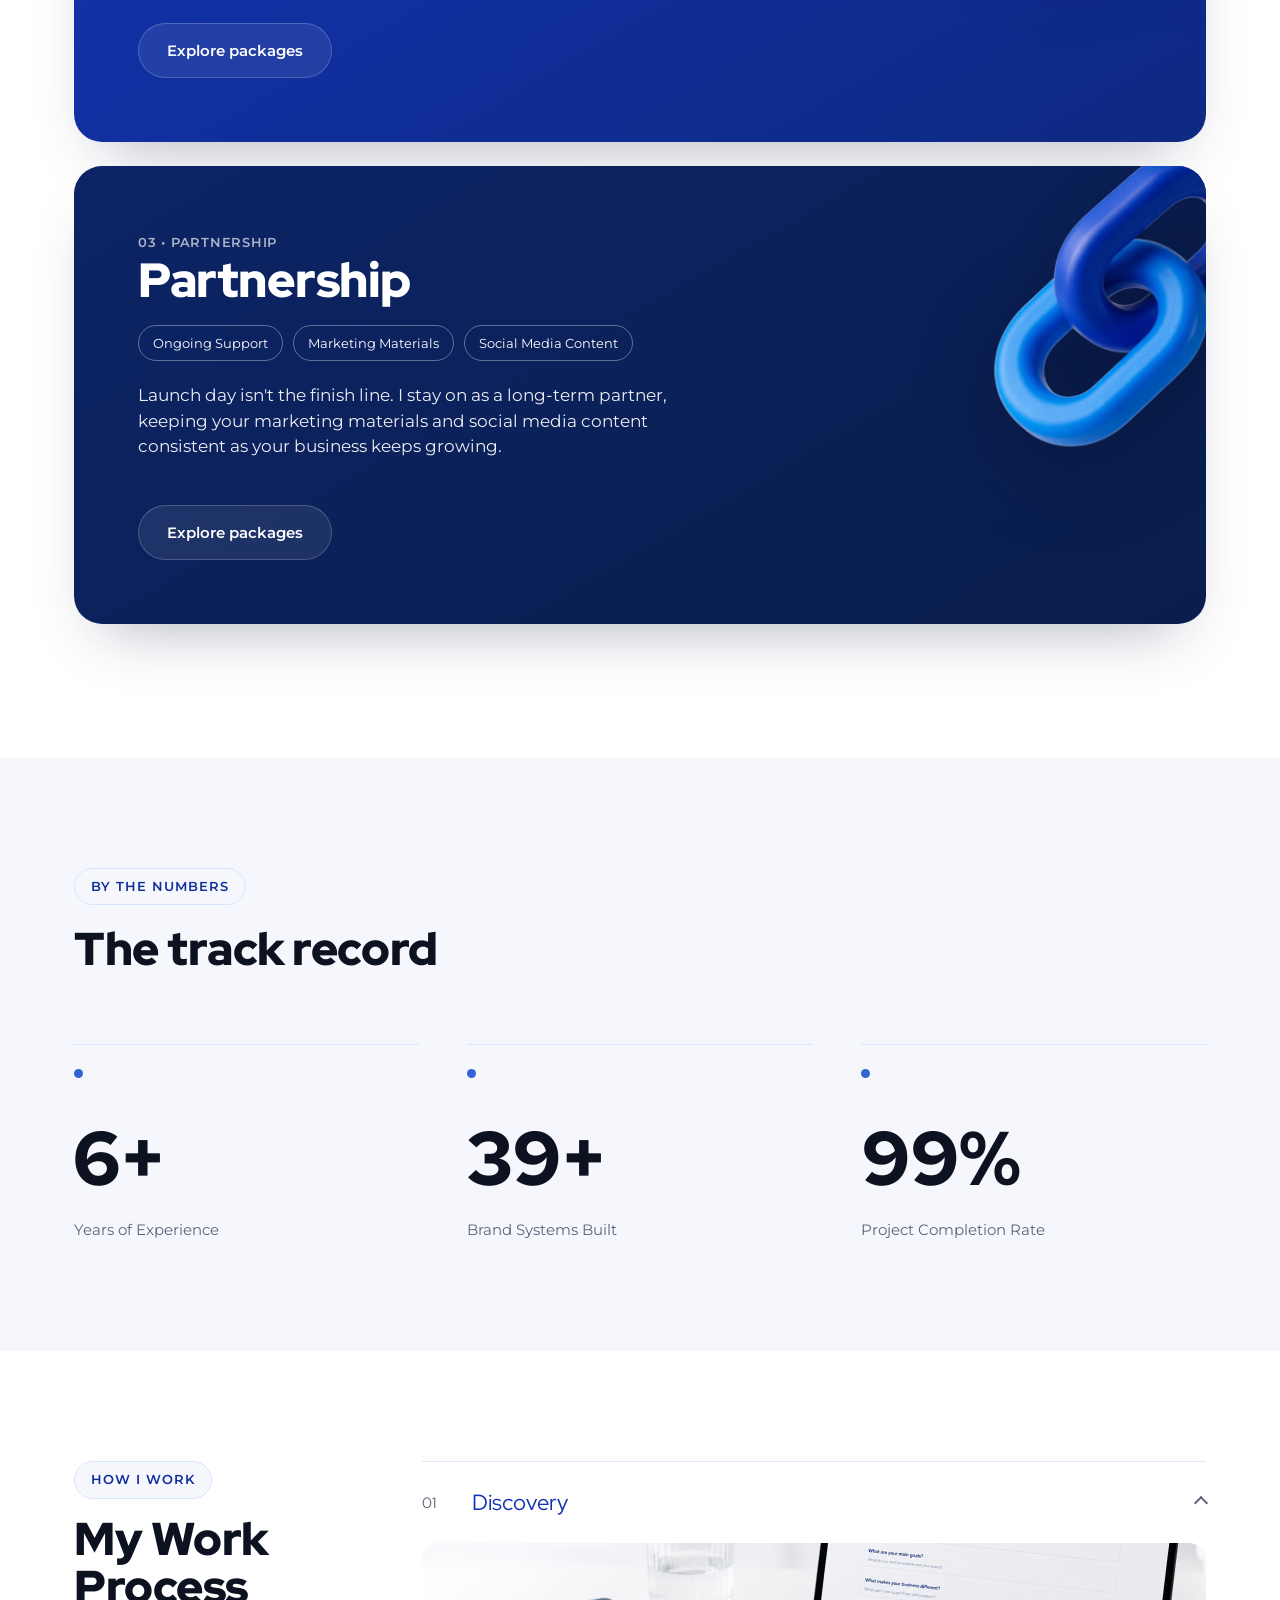
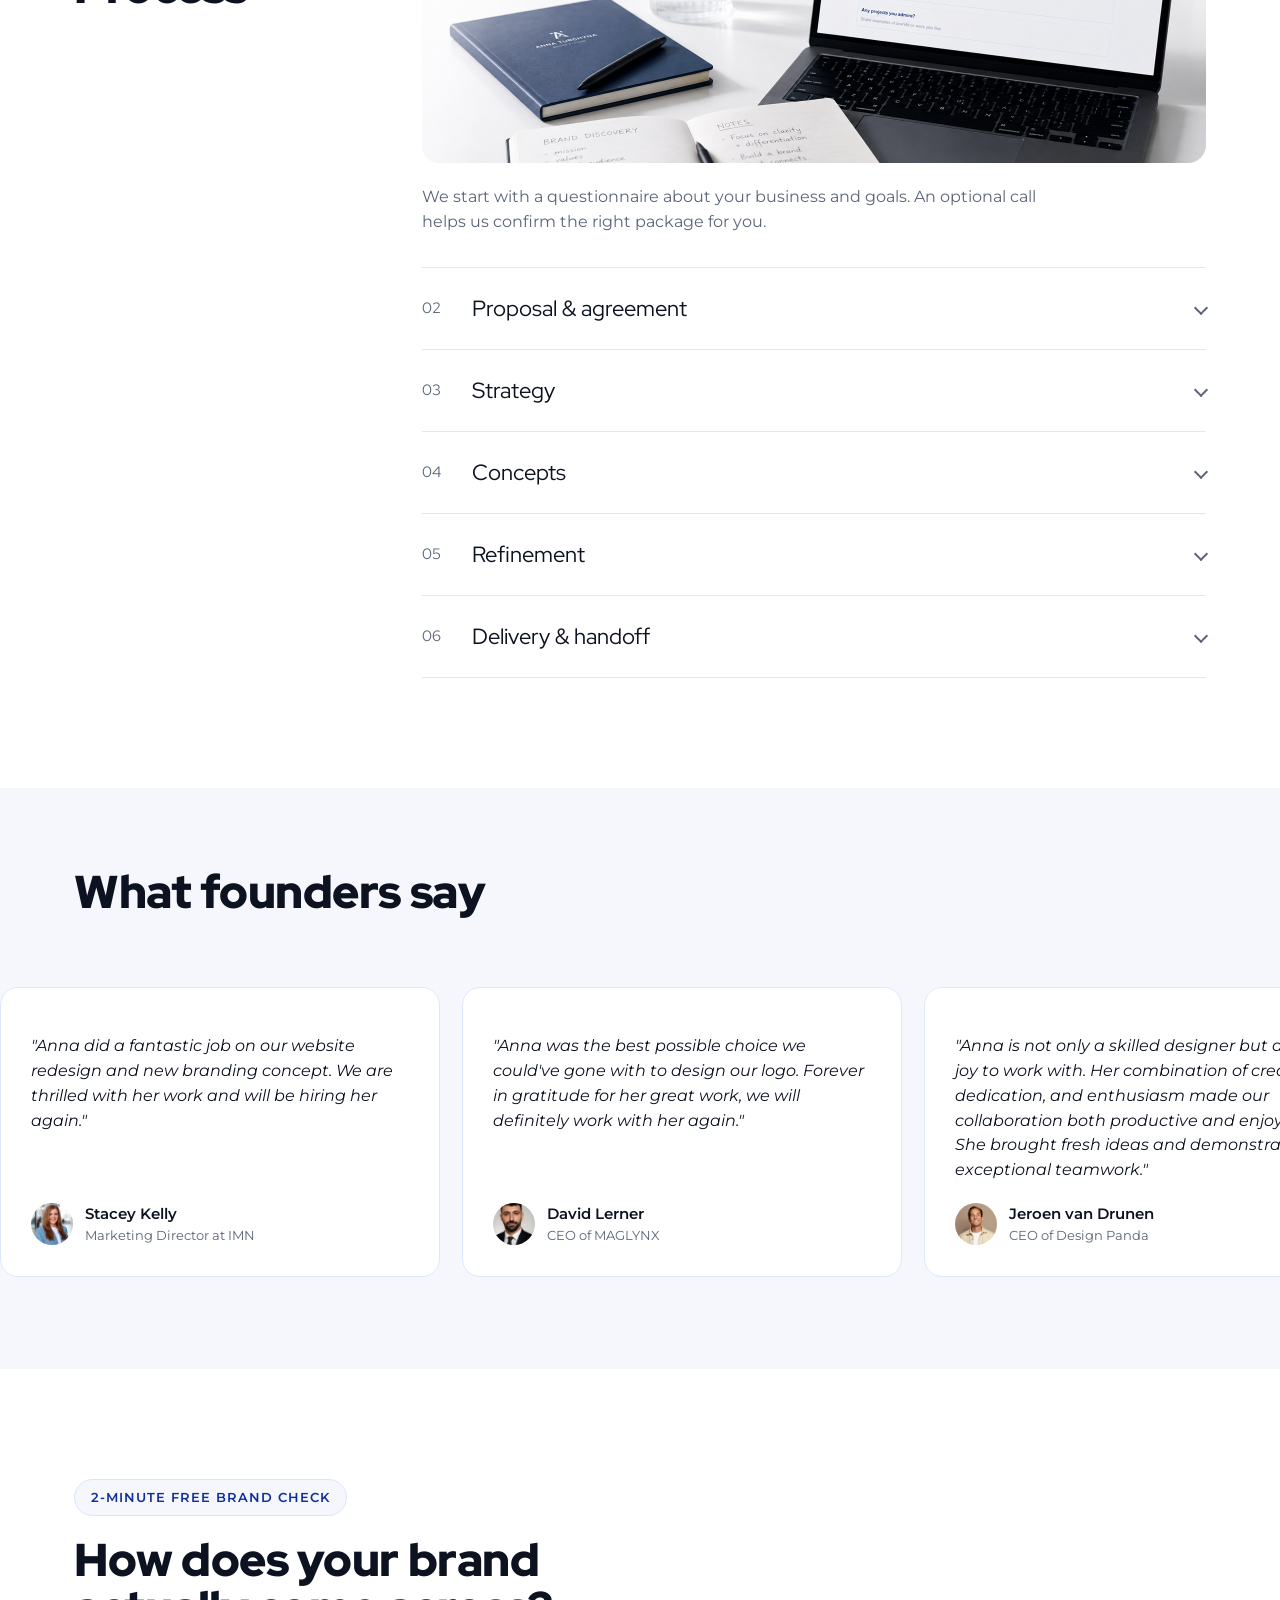
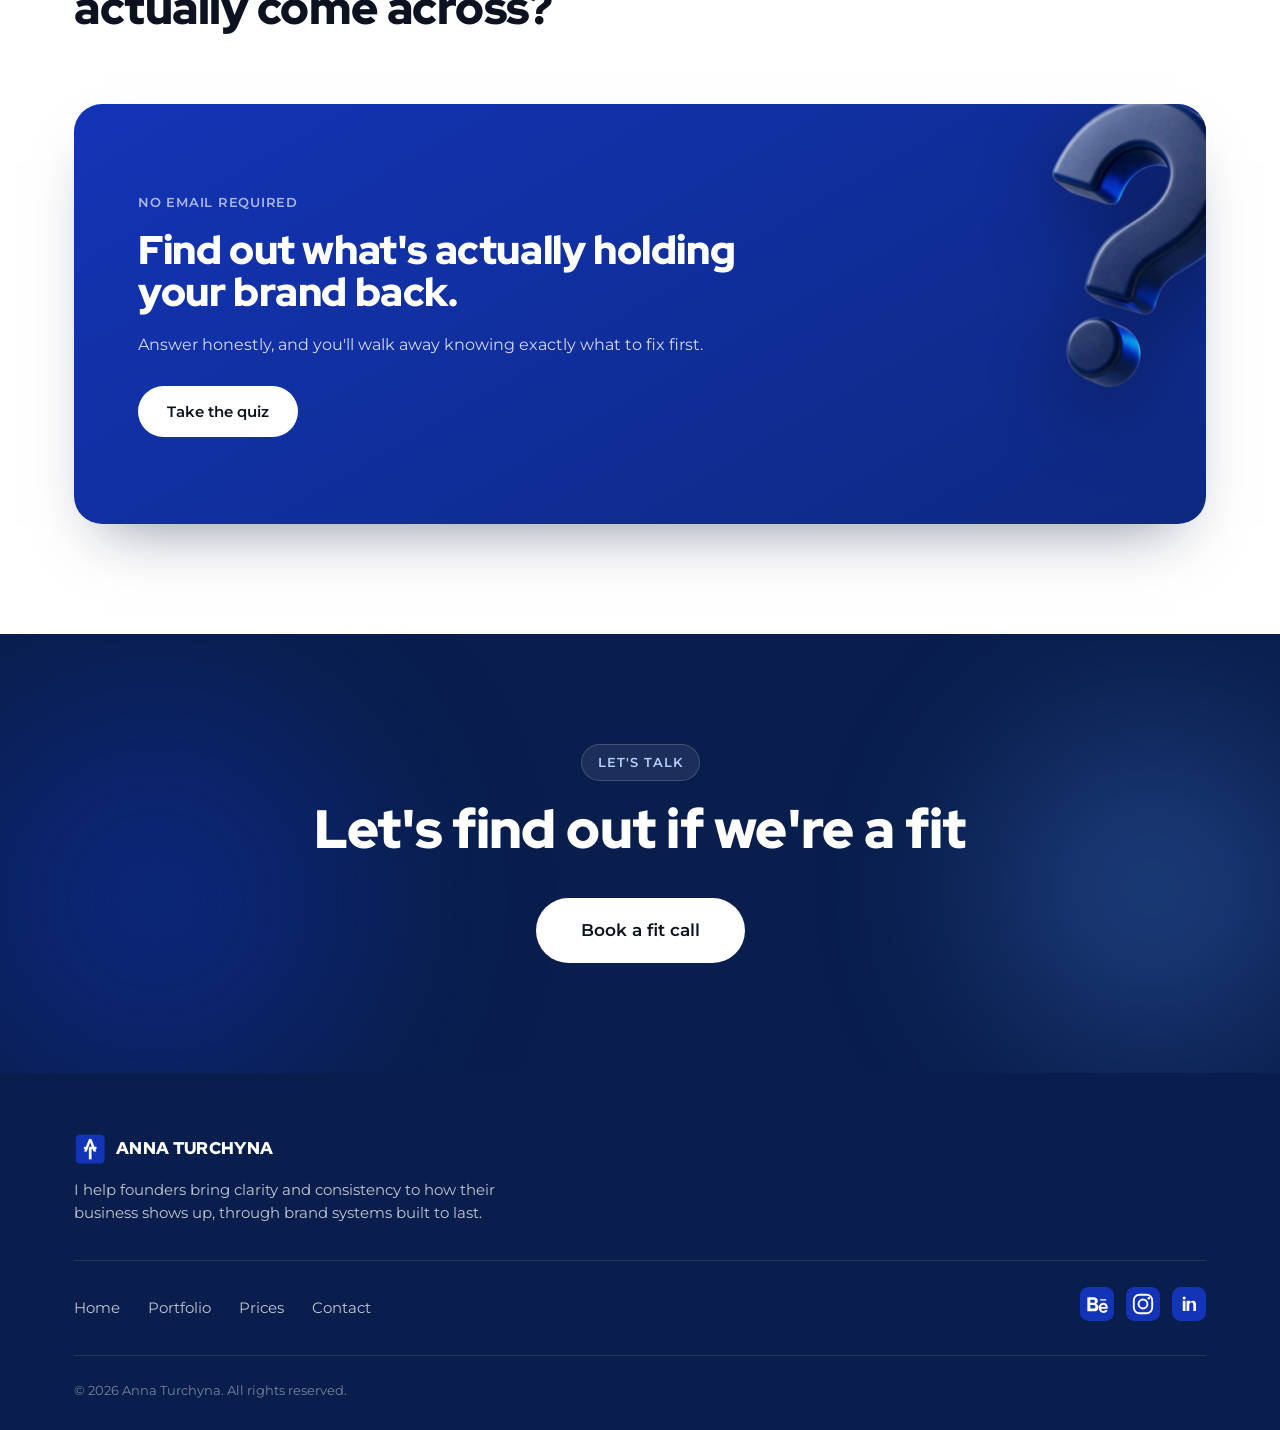
==== commit 8adc0b7f: "update the site update the site" ====
--- a/index.html
+++ b/index.html
@@ -84,6 +84,10 @@
   <div class="marquee no-fade reveal" data-marquee>
     <div class="marquee-track" id="featured-track"></div>
   </div>
+  <div class="marquee-nav">
+    <button type="button" class="marquee-arrow prev" aria-label="Previous" data-marquee-target="featured-track"><span class="arrow-chevron"></span></button>
+    <button type="button" class="marquee-arrow next" aria-label="Next" data-marquee-target="featured-track"><span class="arrow-chevron"></span></button>
+  </div>
 </section>
 <script>
   const FEATURED_CASES = [
@@ -298,6 +302,10 @@
 
   <div class="marquee no-fade reveal" data-marquee>
     <div class="testi-track marquee-track" id="testi-track"></div>
+  </div>
+  <div class="marquee-nav">
+    <button type="button" class="marquee-arrow prev" aria-label="Previous" data-marquee-target="testi-track"><span class="arrow-chevron"></span></button>
+    <button type="button" class="marquee-arrow next" aria-label="Next" data-marquee-target="testi-track"><span class="arrow-chevron"></span></button>
   </div>
 </section>
 <script>
--- a/css/style.css
+++ b/css/style.css
@@ -542,6 +542,25 @@
   #testi-track > .testi-card:nth-child(n+8){ display:none; }
 }
 
+.marquee-nav{ display:none; }
+.marquee-arrow{
+  width:44px; height:44px; border-radius:50%;
+  border:1px solid var(--c-line); background:#fff;
+  display:flex; align-items:center; justify-content:center;
+  cursor:pointer; transition: background .2s var(--ease), border-color .2s var(--ease);
+  padding:0;
+}
+.marquee-arrow:active{ background:var(--c-bg-soft); }
+.marquee-arrow .arrow-chevron{
+  width:9px; height:9px;
+  border-right:2px solid var(--c-ink); border-bottom:2px solid var(--c-ink);
+}
+.marquee-arrow.prev .arrow-chevron{ transform: rotate(135deg); margin-left:3px; }
+.marquee-arrow.next .arrow-chevron{ transform: rotate(-45deg); margin-right:3px; }
+@media (max-width:760px){
+  .marquee-nav{ display:flex; justify-content:center; gap:16px; margin-top:22px; }
+}
+
 /* ===========================================================
    PROCESS (My Process)
    =========================================================== */
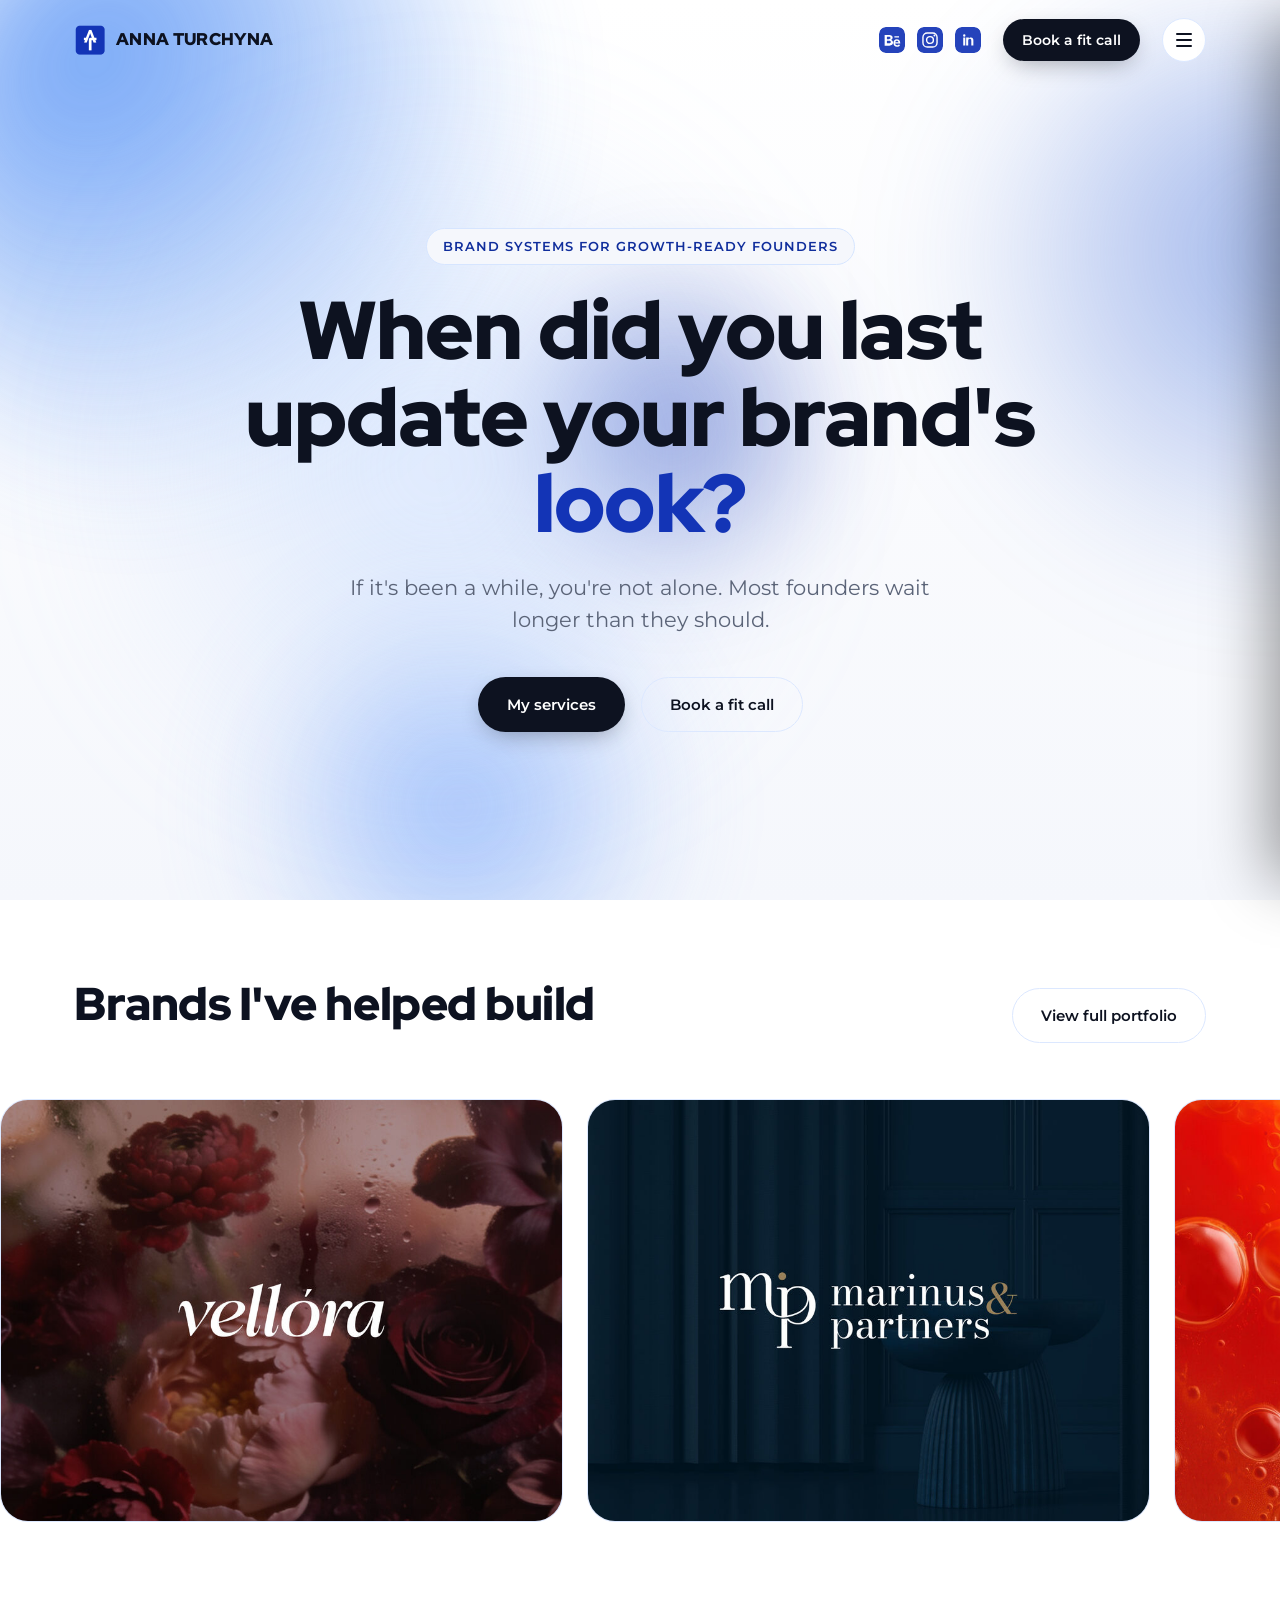
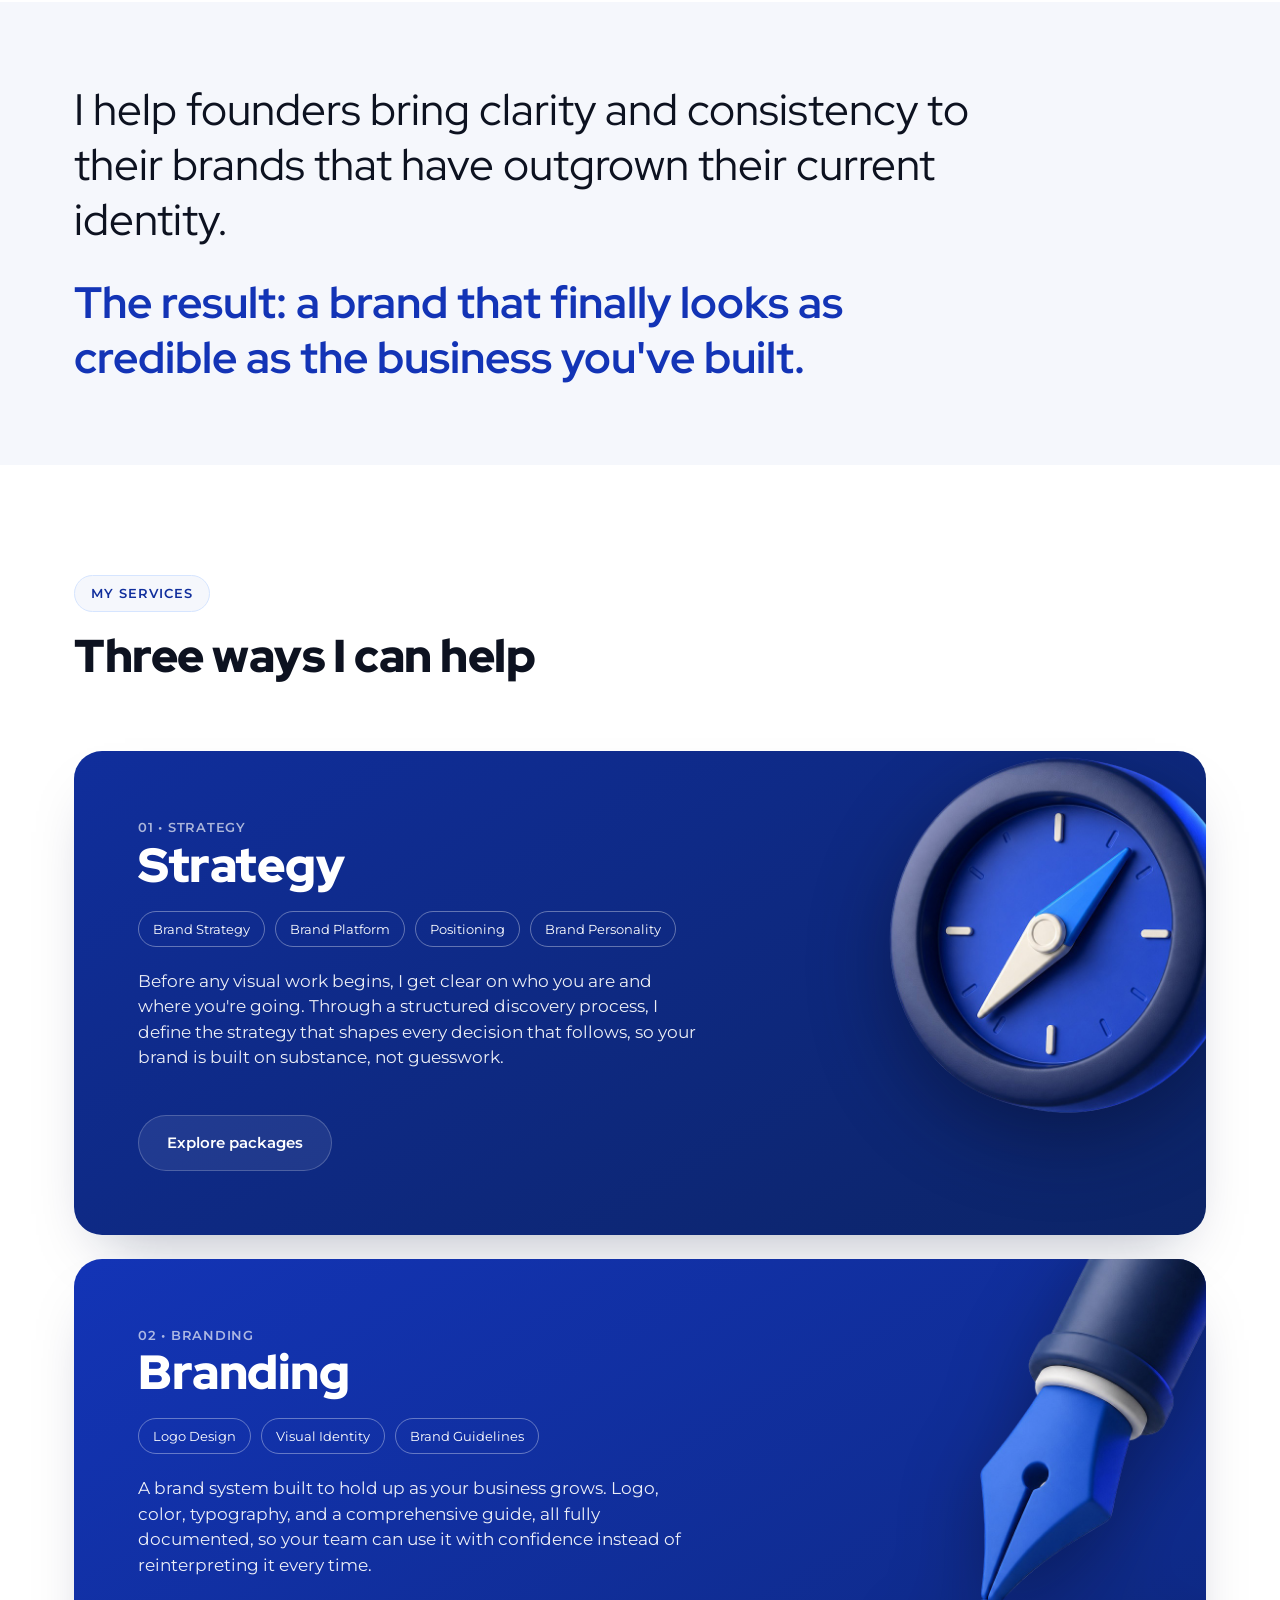
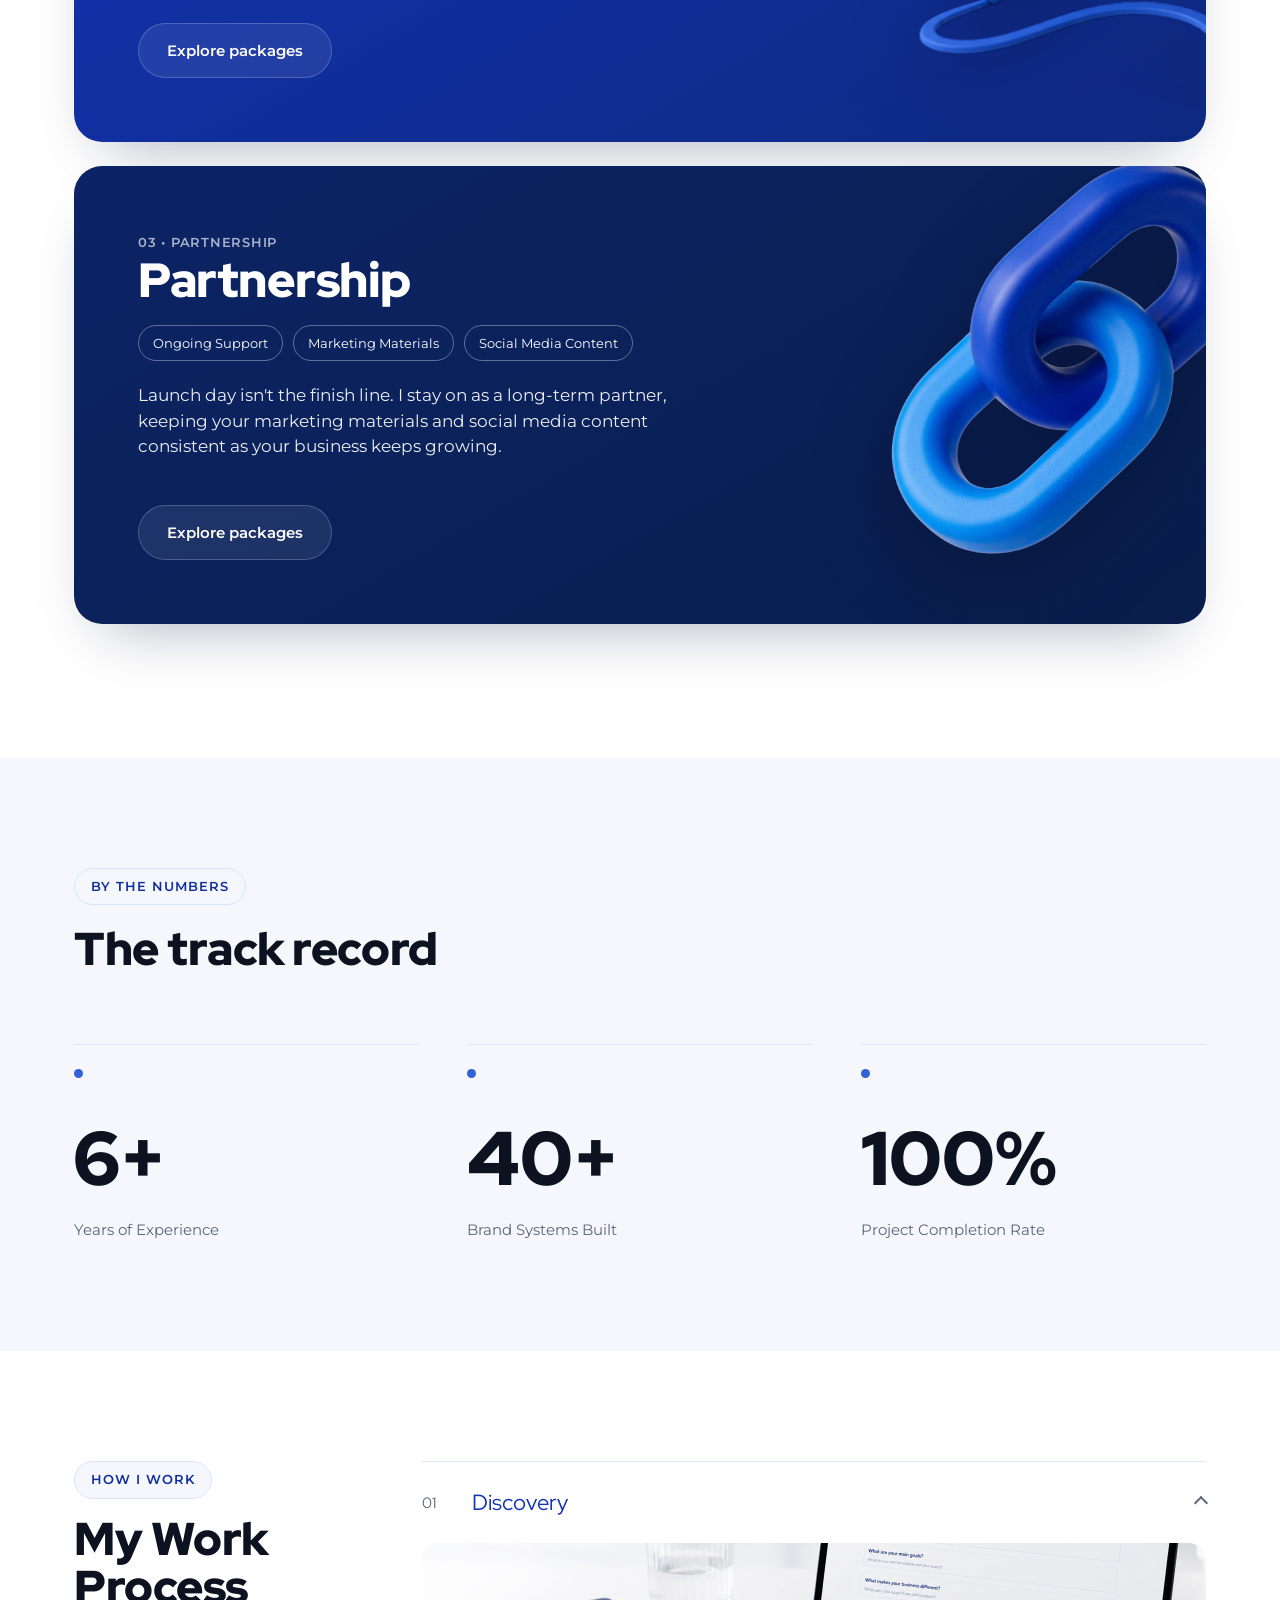
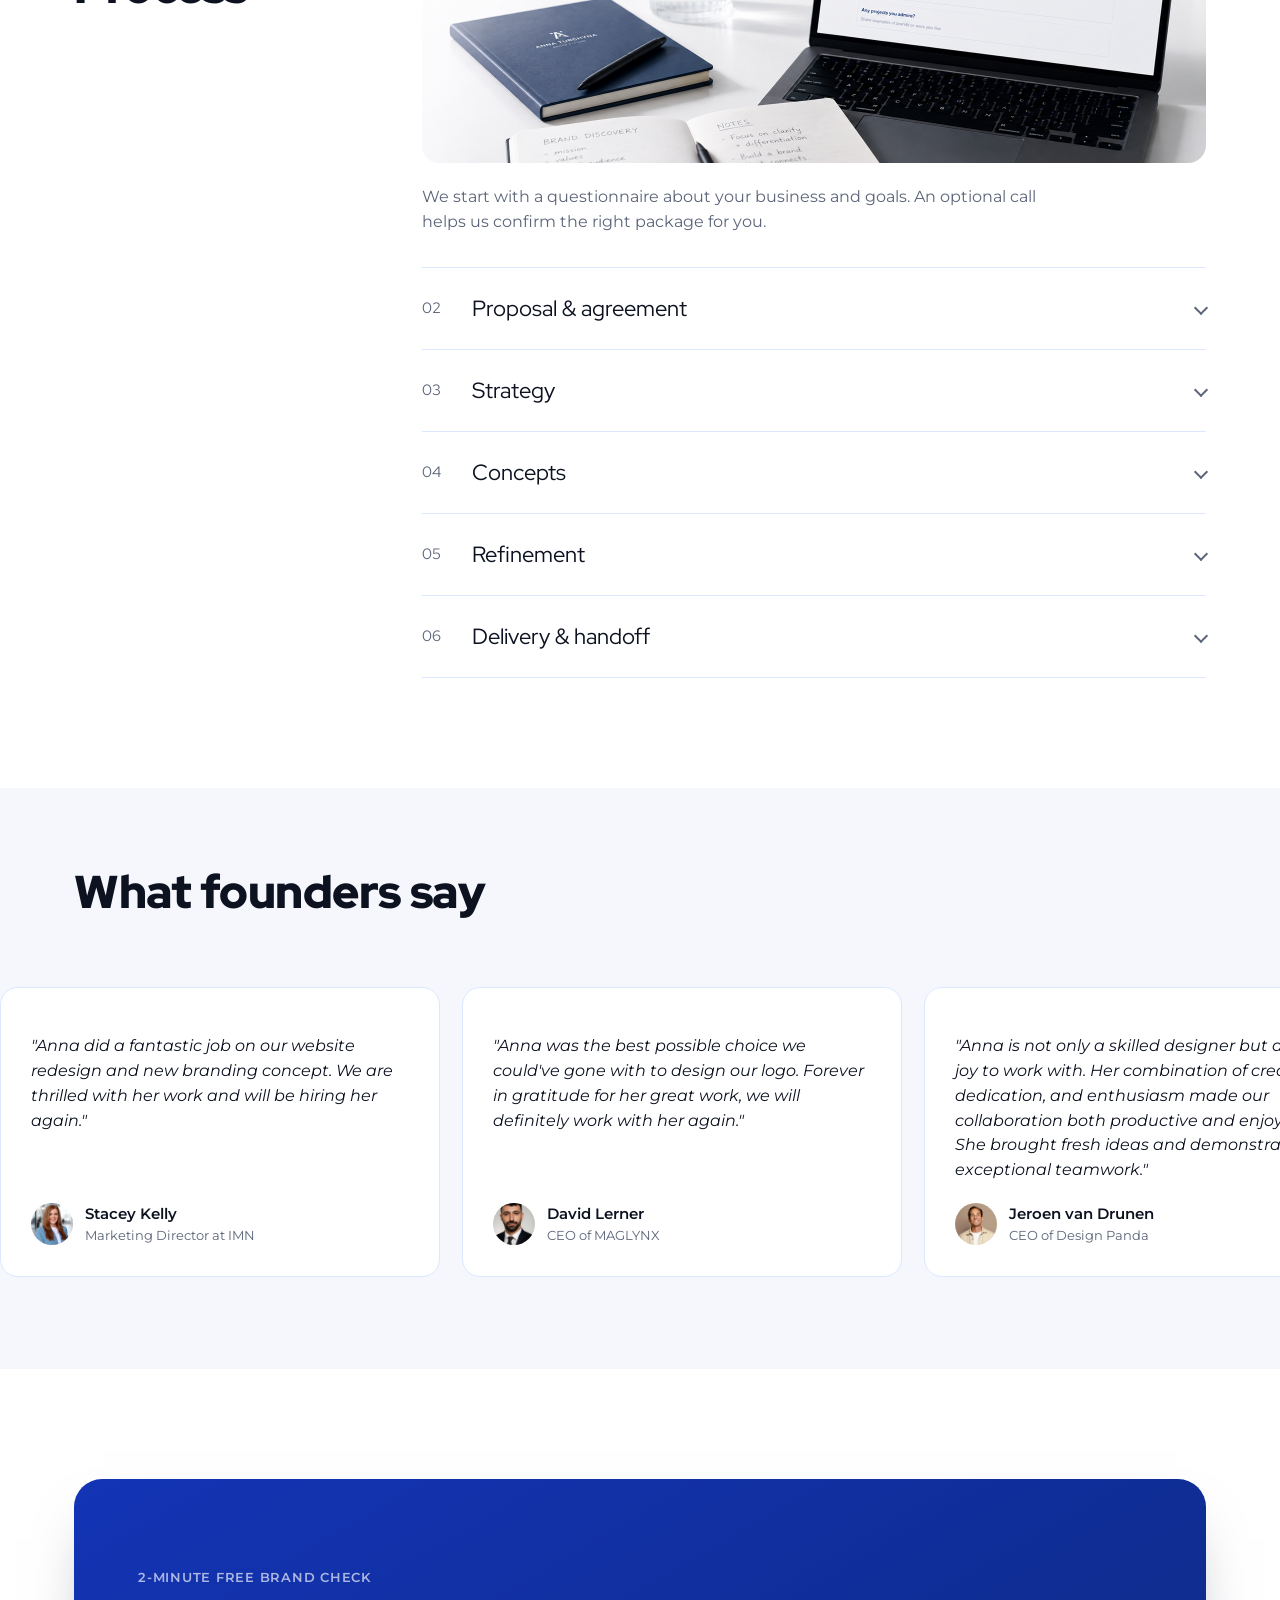
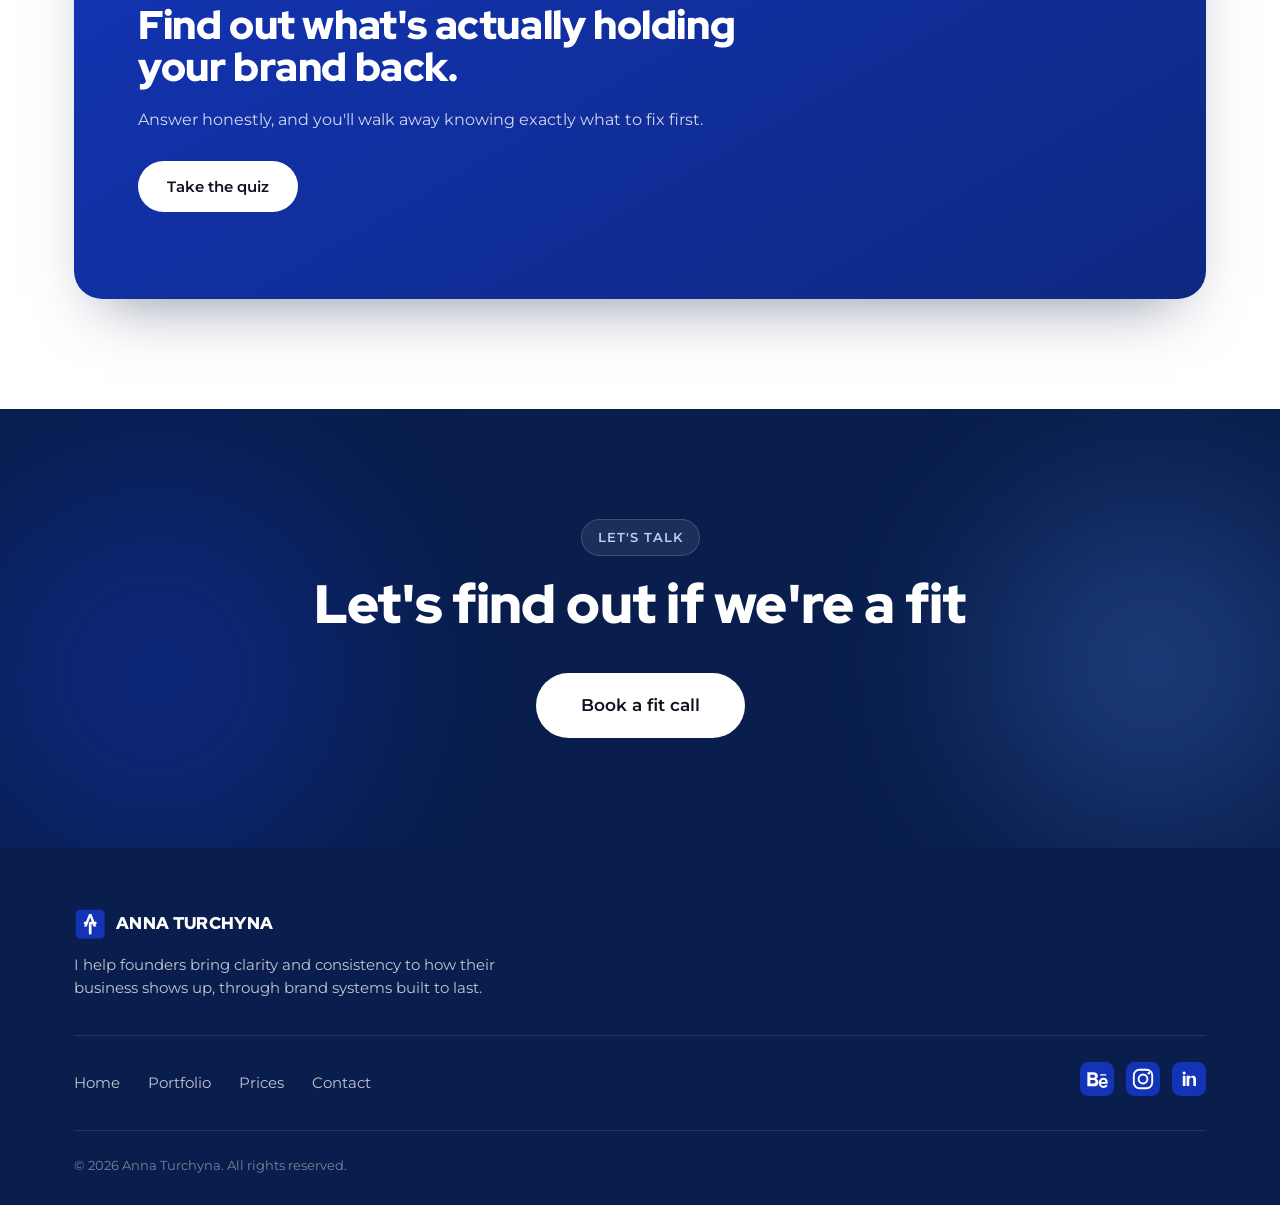
==== commit 168cecf1: "update the site" ====
--- a/index.html
+++ b/index.html
@@ -81,10 +81,10 @@
     </div>
   </div>
 
-  <div class="marquee no-fade reveal" data-marquee>
-    <div class="marquee-track" id="featured-track"></div>
-  </div>
-  <div class="marquee-nav">
+  <div class="marquee-wrap">
+    <div class="marquee no-fade reveal" data-marquee>
+      <div class="marquee-track" id="featured-track"></div>
+    </div>
     <button type="button" class="marquee-arrow prev" aria-label="Previous" data-marquee-target="featured-track"><span class="arrow-chevron"></span></button>
     <button type="button" class="marquee-arrow next" aria-label="Next" data-marquee-target="featured-track"><span class="arrow-chevron"></span></button>
   </div>
@@ -300,10 +300,10 @@
     </div>
   </div>
 
-  <div class="marquee no-fade reveal" data-marquee>
-    <div class="testi-track marquee-track" id="testi-track"></div>
-  </div>
-  <div class="marquee-nav">
+  <div class="marquee-wrap">
+    <div class="marquee no-fade reveal" data-marquee>
+      <div class="testi-track marquee-track" id="testi-track"></div>
+    </div>
     <button type="button" class="marquee-arrow prev" aria-label="Previous" data-marquee-target="testi-track"><span class="arrow-chevron"></span></button>
     <button type="button" class="marquee-arrow next" aria-label="Next" data-marquee-target="testi-track"><span class="arrow-chevron"></span></button>
   </div>
@@ -340,18 +340,10 @@
 <!-- ================= BRAND QUIZ ================= -->
 <section class="section-pad" id="quiz">
   <div class="container">
-    <div class="section-head reveal">
-      <div>
-        <span class="eyebrow">2-Minute Free Brand Check</span>
-        <h2 style="margin-top:20px">How does your brand actually come across?</h2>
-      </div>
-    </div>
-
     <div class="quiz-card reveal" id="quiz-card">
-      <img class="quiz-icon" src="images/quiz-icon.png" alt="" aria-hidden="true">
 
       <div class="quiz-panel" data-quiz-panel="start">
-        <span class="small-caps" style="color:rgba(255,255,255,.65)">No email required</span>
+        <span class="small-caps" style="color:rgba(255,255,255,.65)">2-Minute Free Brand Check</span>
         <h3 class="quiz-card-heading">Find out what's actually holding your brand back.</h3>
         <p class="quiz-start-copy">Answer honestly, and you'll walk away knowing exactly what to fix first.</p>
         <button type="button" class="btn btn-light" id="quiz-start-btn">Take the quiz</button>
--- a/css/style.css
+++ b/css/style.css
@@ -149,6 +149,12 @@
   border-color: rgba(255,255,255,.2);
 }
 .btn-on-dark:hover{ background: rgba(255,255,255,.16); }
+.btn-blue{
+  background: var(--c-blue-600);
+  color: var(--c-white);
+  box-shadow: 0 8px 24px -8px rgba(33,64,163,.45);
+}
+.btn-blue:hover{ background: var(--c-blue-700); box-shadow: 0 12px 30px -8px rgba(33,64,163,.5); }
 .btn-block{ width:100%; }
 .btn-sm{ padding: 10px 18px; font-size: 13.5px; }
 
@@ -461,7 +467,7 @@
 }
 .service-panel .icon-illustration{
   position:absolute; top: -13%; right: -10%;
-  width: 380px; height:380px;
+  width: 500px; height:500px;
   object-fit: contain;
   filter: drop-shadow(0 25px 40px rgba(4,10,35,.45));
   pointer-events: none;
@@ -529,36 +535,44 @@
   .marquee-track{ animation: none; overflow-x: auto; }
 }
 
-/* on narrow screens the auto-scrolling marquee just shows random half-cut
-   cards with no way to touch-control it, which reads as broken. Turn it
-   into a normal swipeable row instead: stop the animation, let the browser
-   handle horizontal scroll with snapping, and hide the duplicate second
-   half of cards (it only existed to make the infinite-scroll loop seamless) */
+/* On narrow screens the auto-scrolling marquee just shows random half-cut
+   cards with no way to touch-control it, which reads as broken. On mobile
+   it becomes a proper one-at-a-time carousel instead: one full-width card
+   per "page", snapping precisely (mandatory, not proximity), with prev/next
+   arrows overlaid on the sides of the visible card so browsing doesn't rely
+   on open-ended touch scrolling alone. */
+.marquee-wrap{ position:relative; }
+.marquee-arrow{ display:none; }
 @media (max-width:760px){
   .marquee{ overflow-x:auto; -webkit-overflow-scrolling:touch; }
-  .marquee-track{ animation:none !important; scroll-snap-type:x proximity; }
-  .marquee-card{ scroll-snap-align:start; }
+  /* the base rule sets width:max-content so desktop's translateX(-50%) loop
+     measures correctly; that makes a percentage flex-basis on the cards
+     ambiguous (a max-content box has no definite width for children to take
+     a % of). Giving the track a definite width here (100% of .marquee) lets
+     each full-width card resolve against it correctly. */
+  .marquee-track{ animation:none !important; scroll-snap-type:x mandatory; width:100%; }
+  .marquee-card{ flex-basis:100%; scroll-snap-align:center; }
+  .testi-card{ flex-basis:100%; scroll-snap-align:center; }
   #featured-track > .marquee-card:nth-child(n+8){ display:none; }
   #testi-track > .testi-card:nth-child(n+8){ display:none; }
-}
-
-.marquee-nav{ display:none; }
-.marquee-arrow{
-  width:44px; height:44px; border-radius:50%;
-  border:1px solid var(--c-line); background:#fff;
-  display:flex; align-items:center; justify-content:center;
-  cursor:pointer; transition: background .2s var(--ease), border-color .2s var(--ease);
-  padding:0;
-}
-.marquee-arrow:active{ background:var(--c-bg-soft); }
-.marquee-arrow .arrow-chevron{
-  width:9px; height:9px;
-  border-right:2px solid var(--c-ink); border-bottom:2px solid var(--c-ink);
-}
-.marquee-arrow.prev .arrow-chevron{ transform: rotate(135deg); margin-left:3px; }
-.marquee-arrow.next .arrow-chevron{ transform: rotate(-45deg); margin-right:3px; }
-@media (max-width:760px){
-  .marquee-nav{ display:flex; justify-content:center; gap:16px; margin-top:22px; }
+
+  .marquee-arrow{
+    display:flex; position:absolute; top:50%; transform:translateY(-50%);
+    width:40px; height:40px; border-radius:50%; z-index:2;
+    border:1px solid var(--c-line); background:rgba(255,255,255,.92);
+    align-items:center; justify-content:center;
+    cursor:pointer; padding:0; box-shadow: 0 6px 18px -6px rgba(10,20,60,.3);
+    transition: background .2s var(--ease);
+  }
+  .marquee-arrow:active{ background:var(--c-bg-soft); }
+  .marquee-arrow.prev{ left:10px; }
+  .marquee-arrow.next{ right:10px; }
+  .marquee-arrow .arrow-chevron{
+    width:9px; height:9px;
+    border-right:2px solid var(--c-ink); border-bottom:2px solid var(--c-ink);
+  }
+  .marquee-arrow.prev .arrow-chevron{ transform: rotate(135deg); margin-left:3px; }
+  .marquee-arrow.next .arrow-chevron{ transform: rotate(-45deg); margin-right:3px; }
 }
 
 /* ===========================================================
@@ -789,6 +803,12 @@
 .offer-grid{ display:grid; grid-template-columns:1fr 1fr; gap:24px; align-items:stretch; }
 @media (max-width:760px){ .offer-grid{ grid-template-columns:1fr; } }
 .offer-grid .price-card{ background:var(--c-white); }
+.price-card-image{
+  aspect-ratio: 16/9; border-radius: var(--radius-md); margin-bottom: 22px;
+  background: linear-gradient(150deg, var(--c-blue-100), var(--c-blue-50));
+  display:flex; align-items:center; justify-content:center;
+  color: var(--c-blue-400); font-size:13px; letter-spacing:.05em; text-transform:uppercase;
+}
 
 /* ---------- portfolio grid ---------- */
 .portfolio-grid{ display:grid; grid-template-columns: 1fr 1fr; gap: 28px; }
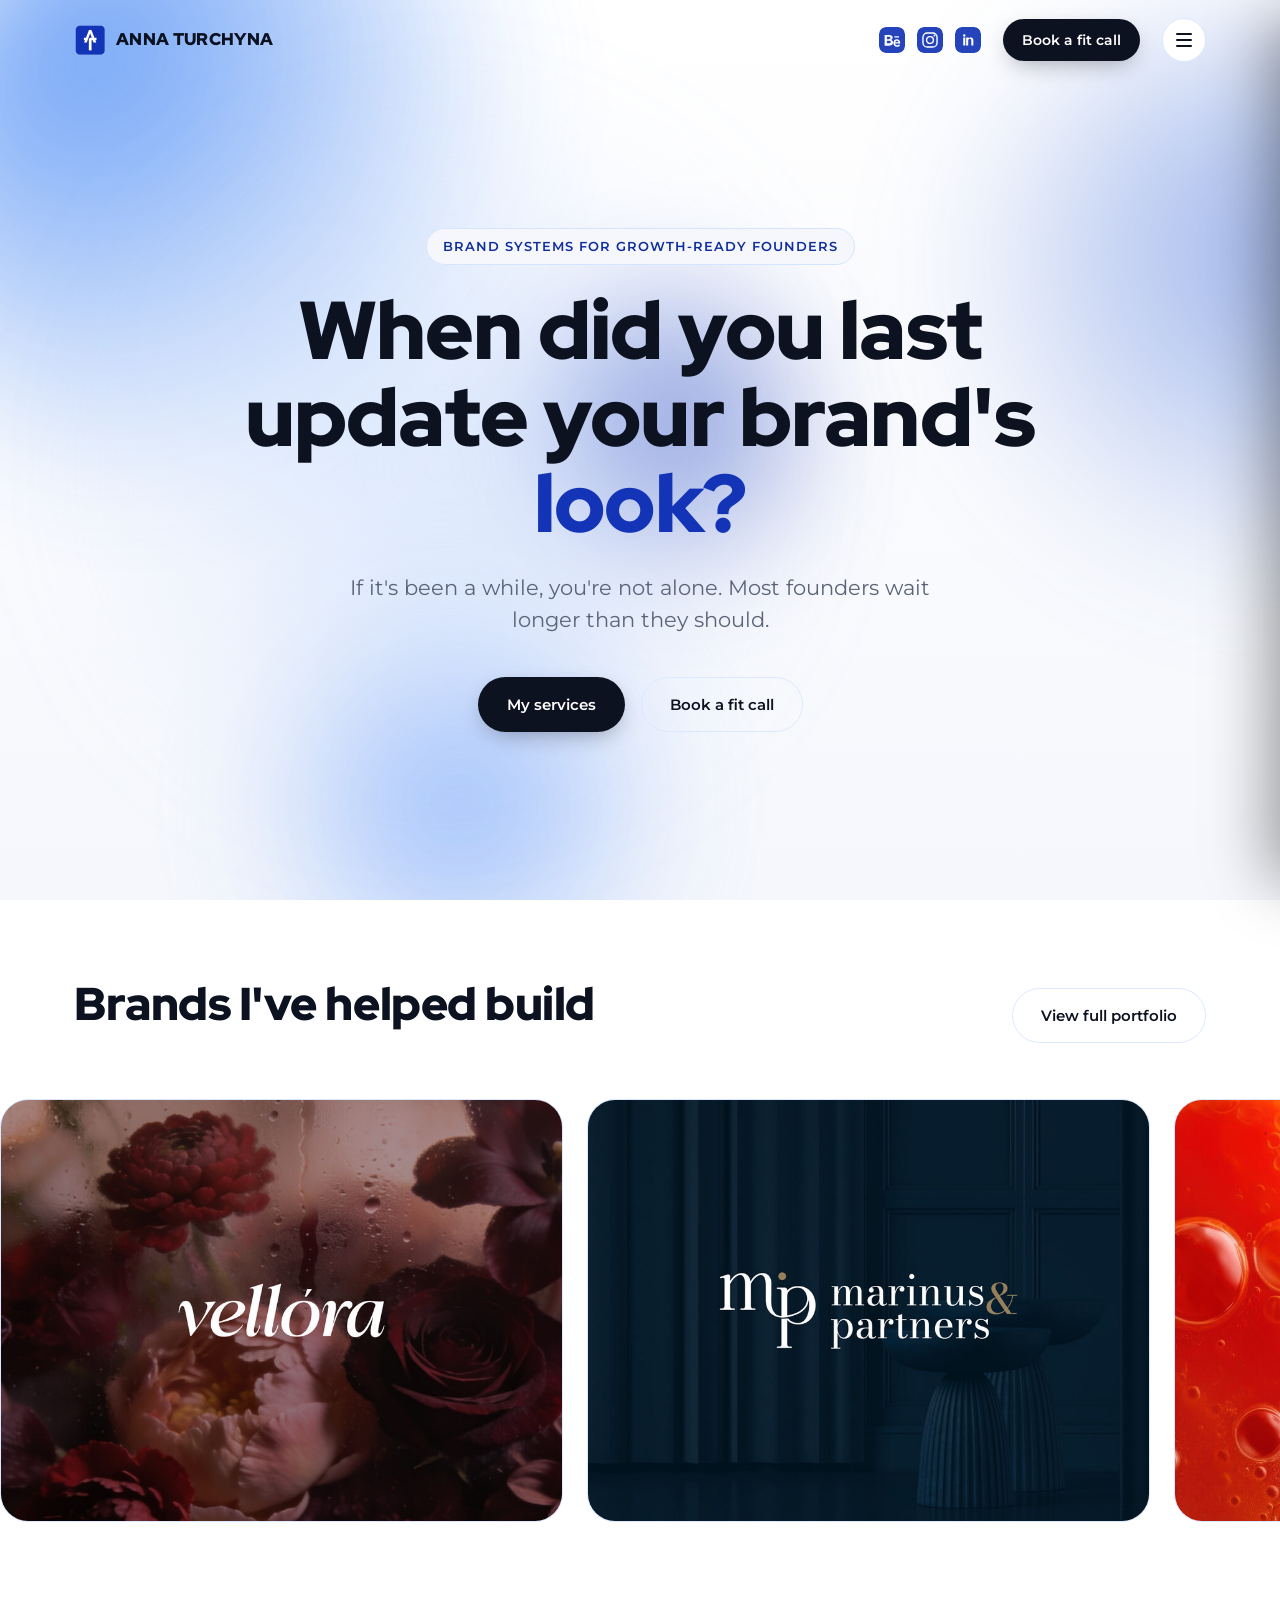
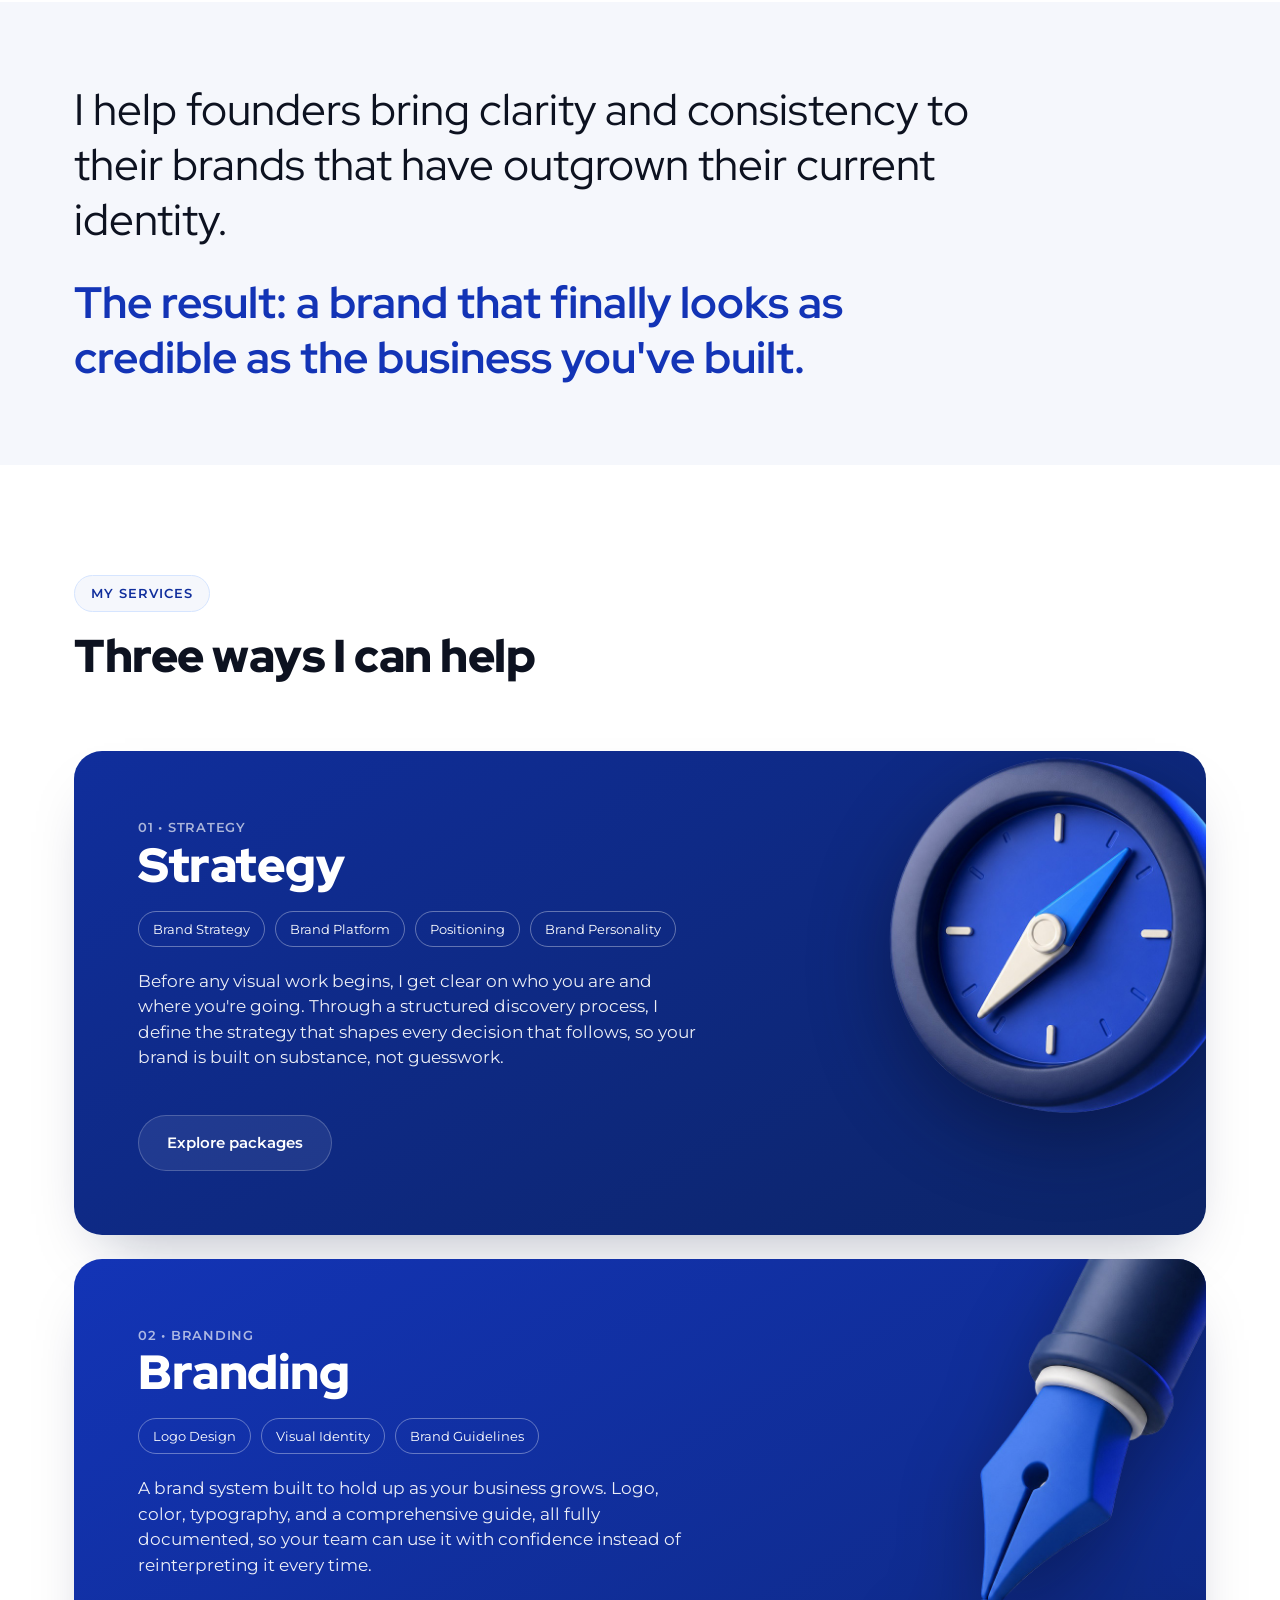
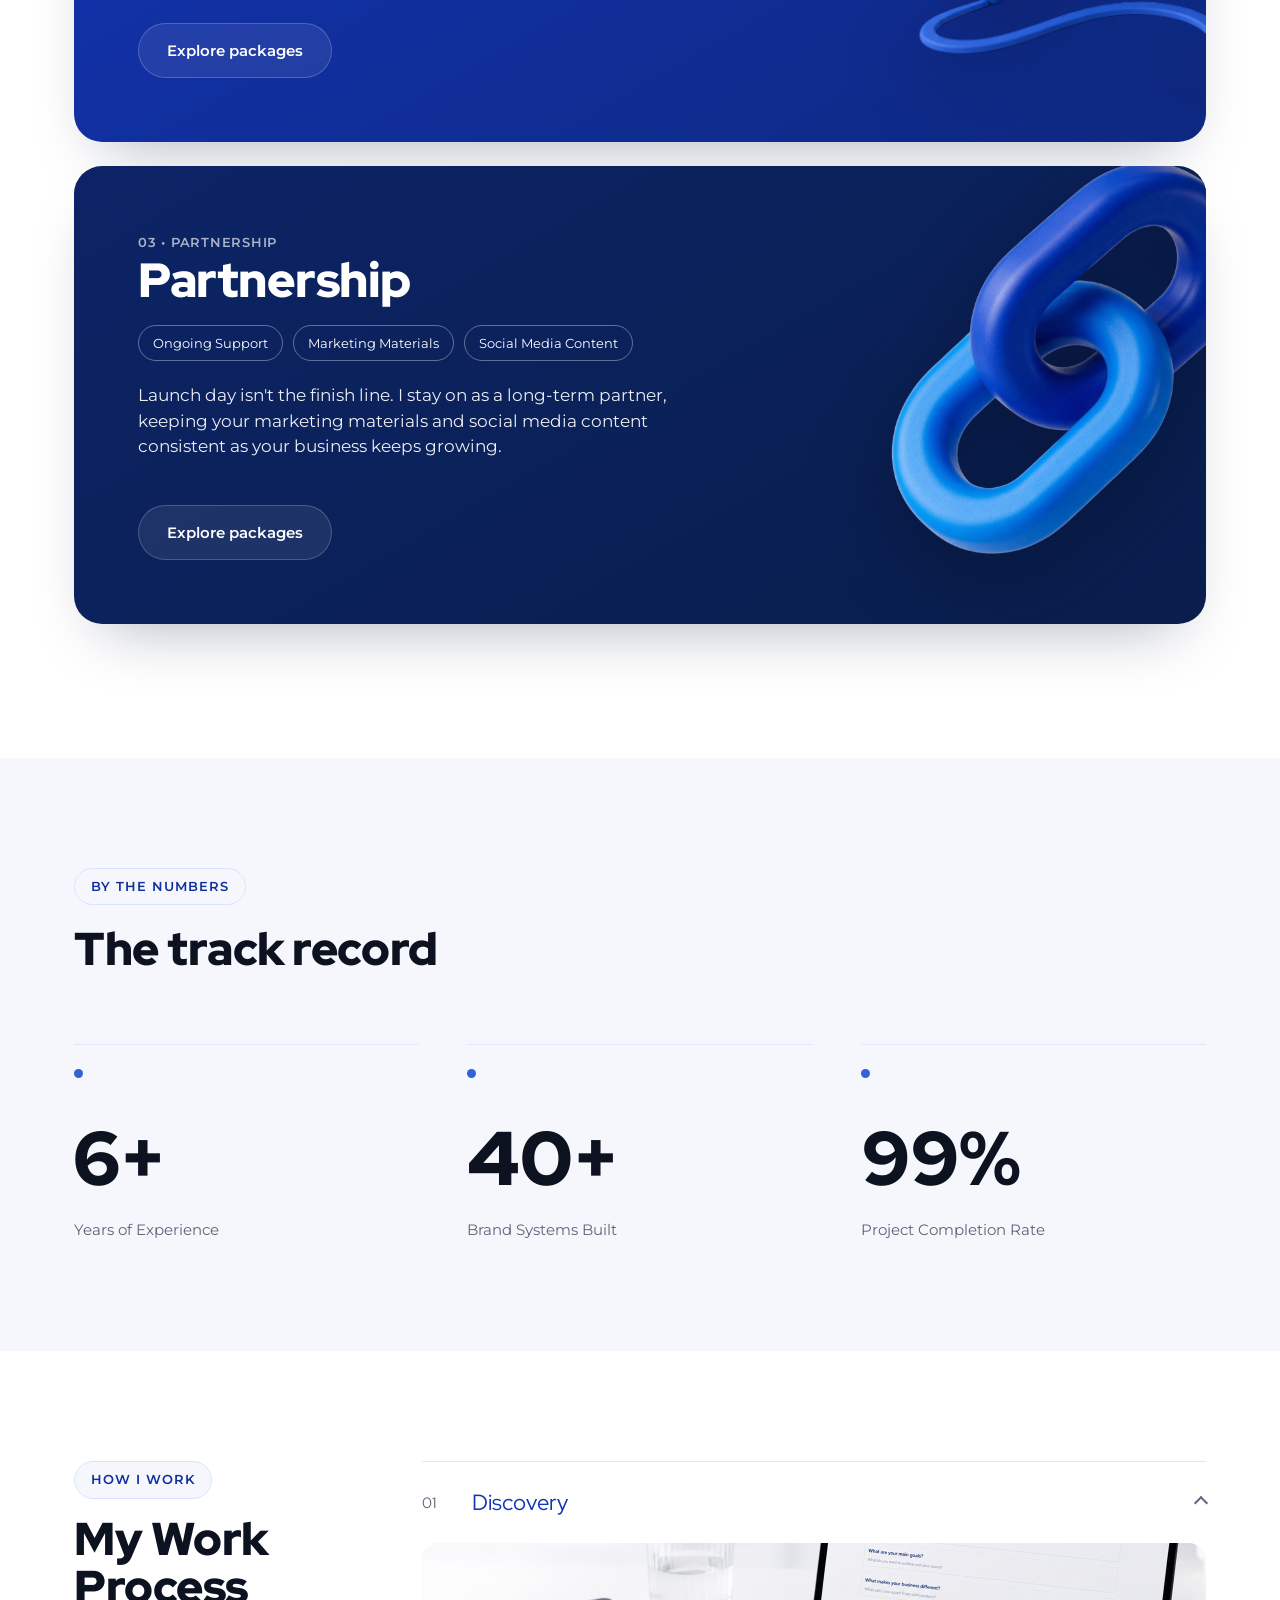
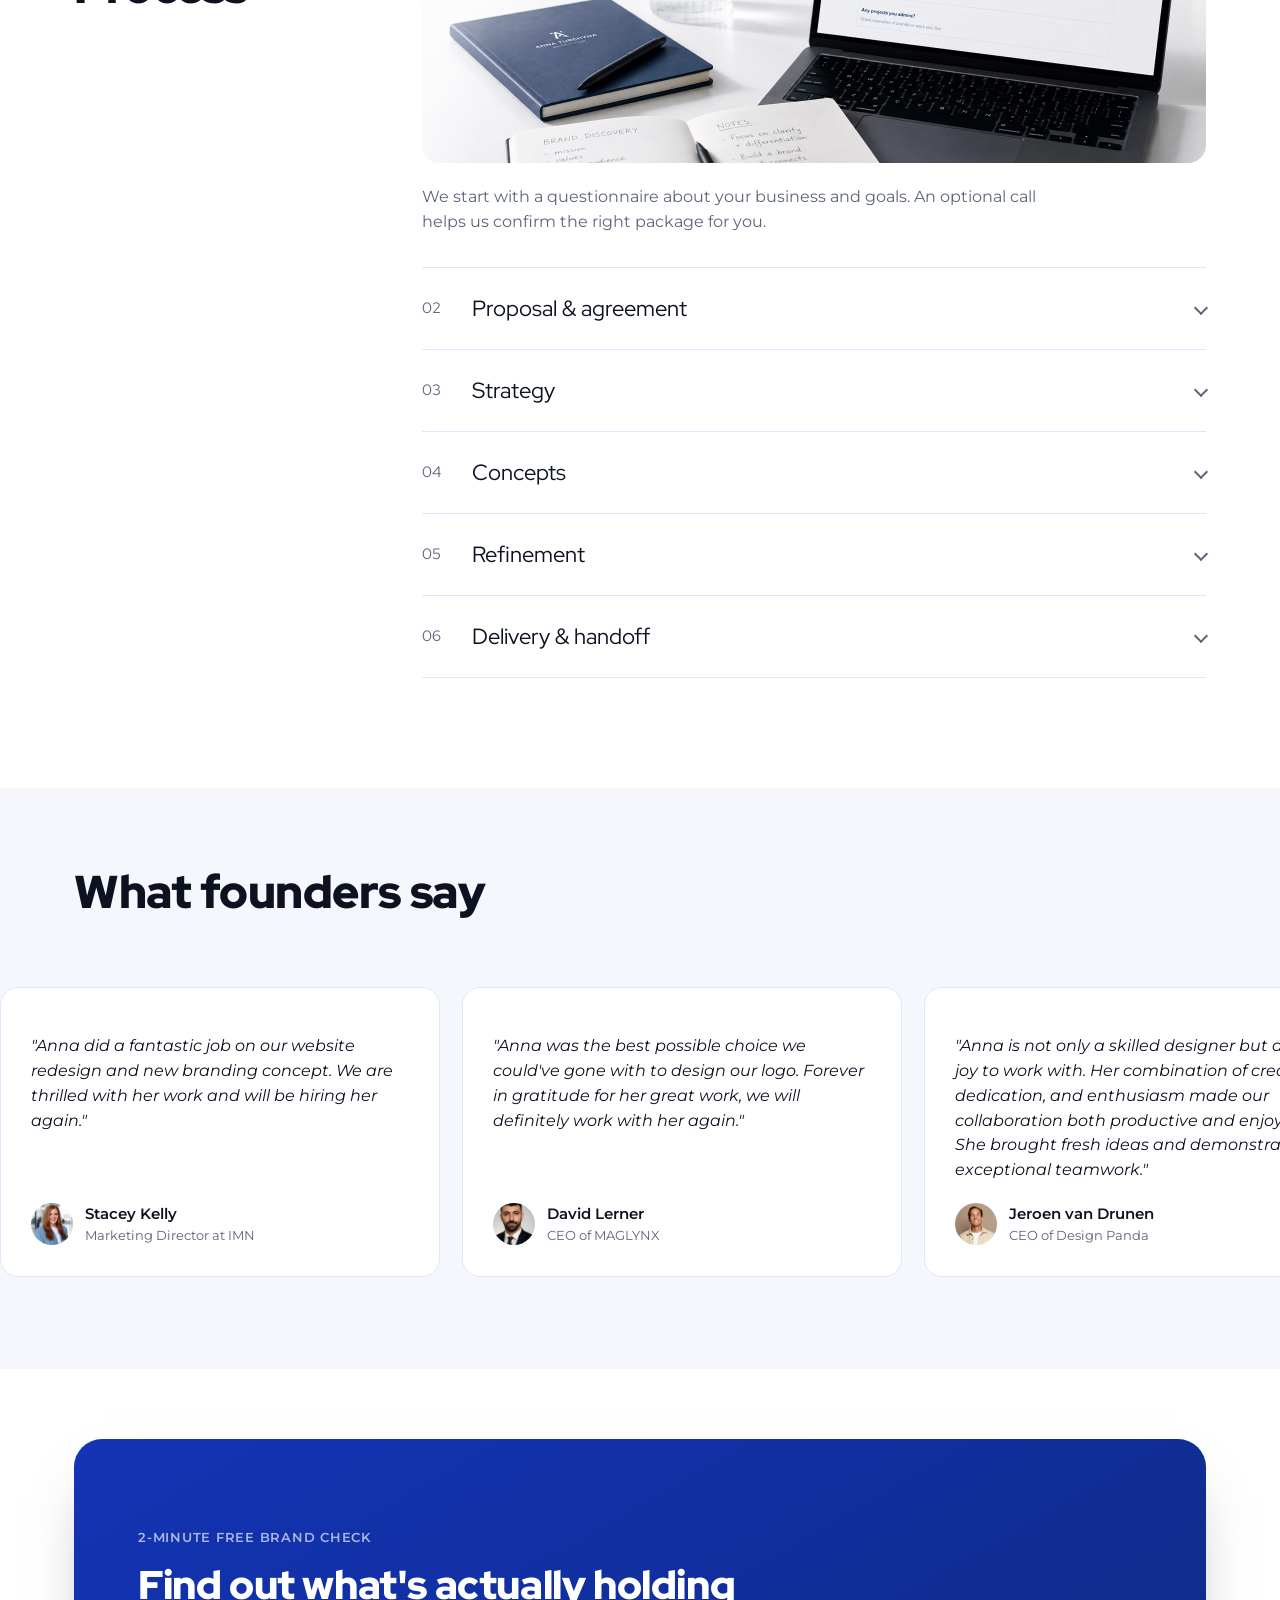
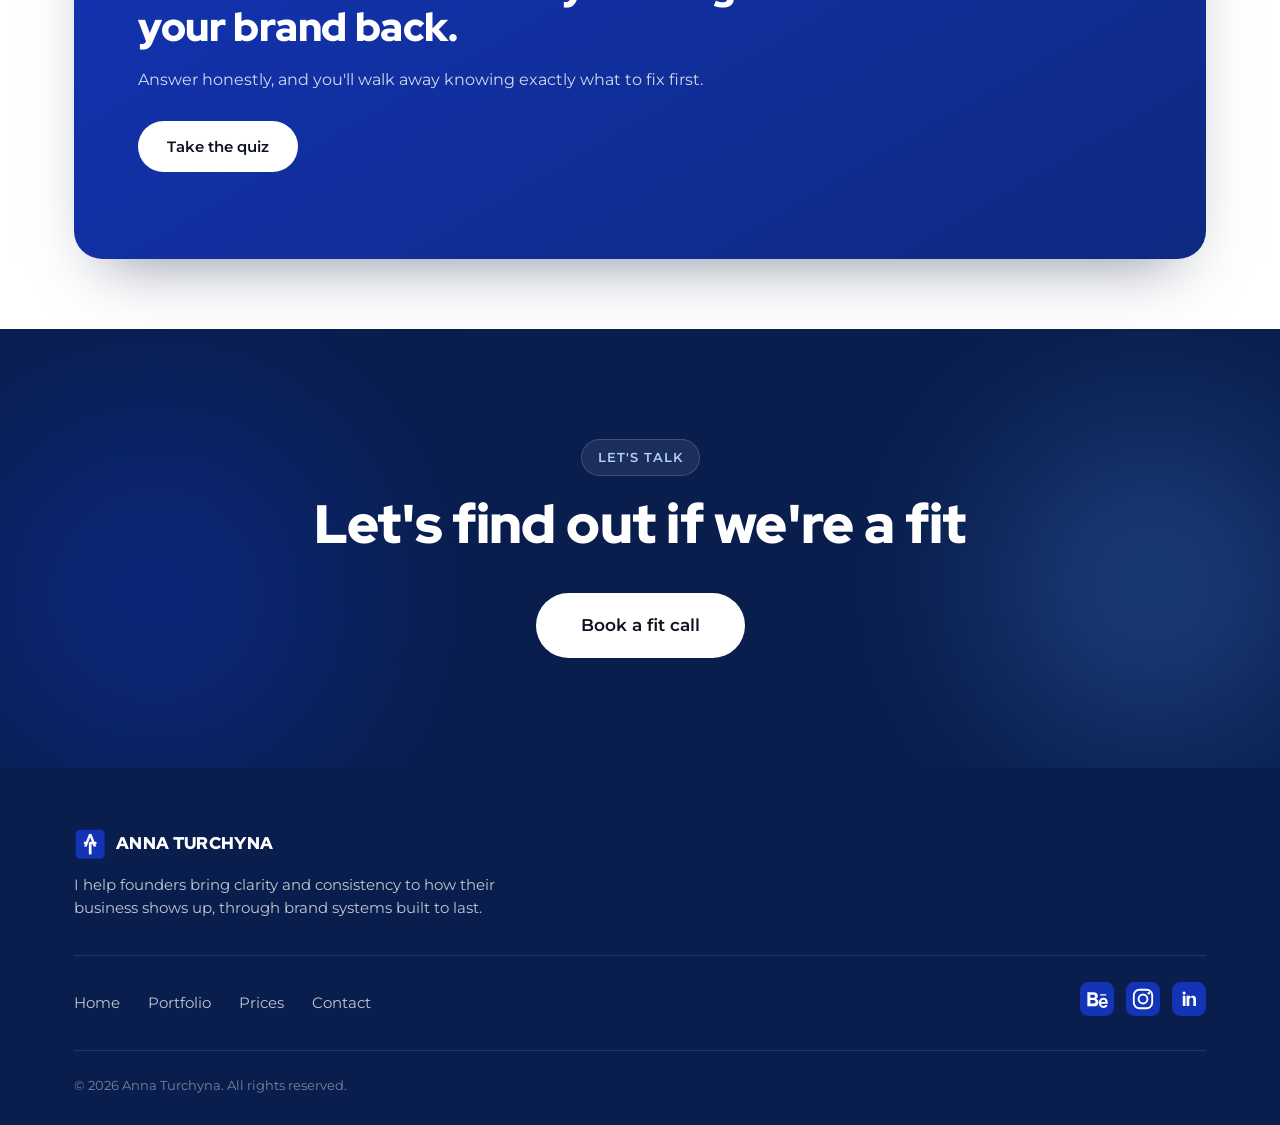
==== commit c5935b9d: "update the site" ====
--- a/index.html
+++ b/index.html
@@ -85,8 +85,6 @@
     <div class="marquee no-fade reveal" data-marquee>
       <div class="marquee-track" id="featured-track"></div>
     </div>
-    <button type="button" class="marquee-arrow prev" aria-label="Previous" data-marquee-target="featured-track"><span class="arrow-chevron"></span></button>
-    <button type="button" class="marquee-arrow next" aria-label="Next" data-marquee-target="featured-track"><span class="arrow-chevron"></span></button>
   </div>
 </section>
 <script>
@@ -304,8 +302,6 @@
     <div class="marquee no-fade reveal" data-marquee>
       <div class="testi-track marquee-track" id="testi-track"></div>
     </div>
-    <button type="button" class="marquee-arrow prev" aria-label="Previous" data-marquee-target="testi-track"><span class="arrow-chevron"></span></button>
-    <button type="button" class="marquee-arrow next" aria-label="Next" data-marquee-target="testi-track"><span class="arrow-chevron"></span></button>
   </div>
 </section>
 <script>
--- a/css/style.css
+++ b/css/style.css
@@ -538,11 +538,8 @@
 /* On narrow screens the auto-scrolling marquee just shows random half-cut
    cards with no way to touch-control it, which reads as broken. On mobile
    it becomes a proper one-at-a-time carousel instead: one full-width card
-   per "page", snapping precisely (mandatory, not proximity), with prev/next
-   arrows overlaid on the sides of the visible card so browsing doesn't rely
-   on open-ended touch scrolling alone. */
+   per "page", snapping precisely (mandatory, not proximity), swiped by hand. */
 .marquee-wrap{ position:relative; }
-.marquee-arrow{ display:none; }
 @media (max-width:760px){
   .marquee{ overflow-x:auto; -webkit-overflow-scrolling:touch; }
   /* the base rule sets width:max-content so desktop's translateX(-50%) loop
@@ -555,24 +552,6 @@
   .testi-card{ flex-basis:100%; scroll-snap-align:center; }
   #featured-track > .marquee-card:nth-child(n+8){ display:none; }
   #testi-track > .testi-card:nth-child(n+8){ display:none; }
-
-  .marquee-arrow{
-    display:flex; position:absolute; top:50%; transform:translateY(-50%);
-    width:40px; height:40px; border-radius:50%; z-index:2;
-    border:1px solid var(--c-line); background:rgba(255,255,255,.92);
-    align-items:center; justify-content:center;
-    cursor:pointer; padding:0; box-shadow: 0 6px 18px -6px rgba(10,20,60,.3);
-    transition: background .2s var(--ease);
-  }
-  .marquee-arrow:active{ background:var(--c-bg-soft); }
-  .marquee-arrow.prev{ left:10px; }
-  .marquee-arrow.next{ right:10px; }
-  .marquee-arrow .arrow-chevron{
-    width:9px; height:9px;
-    border-right:2px solid var(--c-ink); border-bottom:2px solid var(--c-ink);
-  }
-  .marquee-arrow.prev .arrow-chevron{ transform: rotate(135deg); margin-left:3px; }
-  .marquee-arrow.next .arrow-chevron{ transform: rotate(-45deg); margin-right:3px; }
 }
 
 /* ===========================================================
@@ -831,7 +810,7 @@
 /* ===========================================================
    BRAND QUIZ
    =========================================================== */
-.quiz-intro-text{ color:var(--c-ink-soft); font-size:16px; max-width:640px; margin:-24px 0 44px; }
+#quiz.section-pad{ padding: 70px 0; }
 .quiz-card{
   position: relative;
   overflow: hidden;
@@ -845,20 +824,7 @@
   justify-content:center;
   box-shadow: 0 30px 60px -30px rgba(10,20,60,.5);
 }
-.quiz-card .quiz-icon{
-  position:absolute; top: -13%; right: -10%;
-  width: 380px; height:380px;
-  object-fit: contain;
-  filter: drop-shadow(0 25px 40px rgba(4,10,35,.45));
-  pointer-events: none;
-  opacity: 1;
-  transition: opacity .3s var(--ease);
-}
-.quiz-card .quiz-icon.is-hidden{ opacity:0; }
 .quiz-card .quiz-panel{ position:relative; z-index:1; }
-@media (max-width:760px){
-  .quiz-card .quiz-icon{ width:230px; height:230px; top:-9%; right:-9%; }
-}
 .quiz-panel[hidden]{ display:none; }
 .quiz-card-heading{ font-size: clamp(28px, 3.4vw, 40px); margin:14px 0 20px; max-width:600px; }
 .quiz-start-copy{ color:rgba(255,255,255,.82); font-size:16px; max-width:660px; margin:0 0 28px; }
@@ -893,7 +859,8 @@
 .quiz-result-actions{ display:flex; gap:14px; flex-wrap:wrap; }
 
 @media (max-width:600px){
-  .quiz-card{ padding:28px 22px; }
+  #quiz.section-pad{ padding: 44px 0; }
+  .quiz-card{ padding:28px 22px; min-height:0; }
   .quiz-result-actions{ flex-direction:column; }
   .quiz-result-actions .btn{ width:100%; }
 }
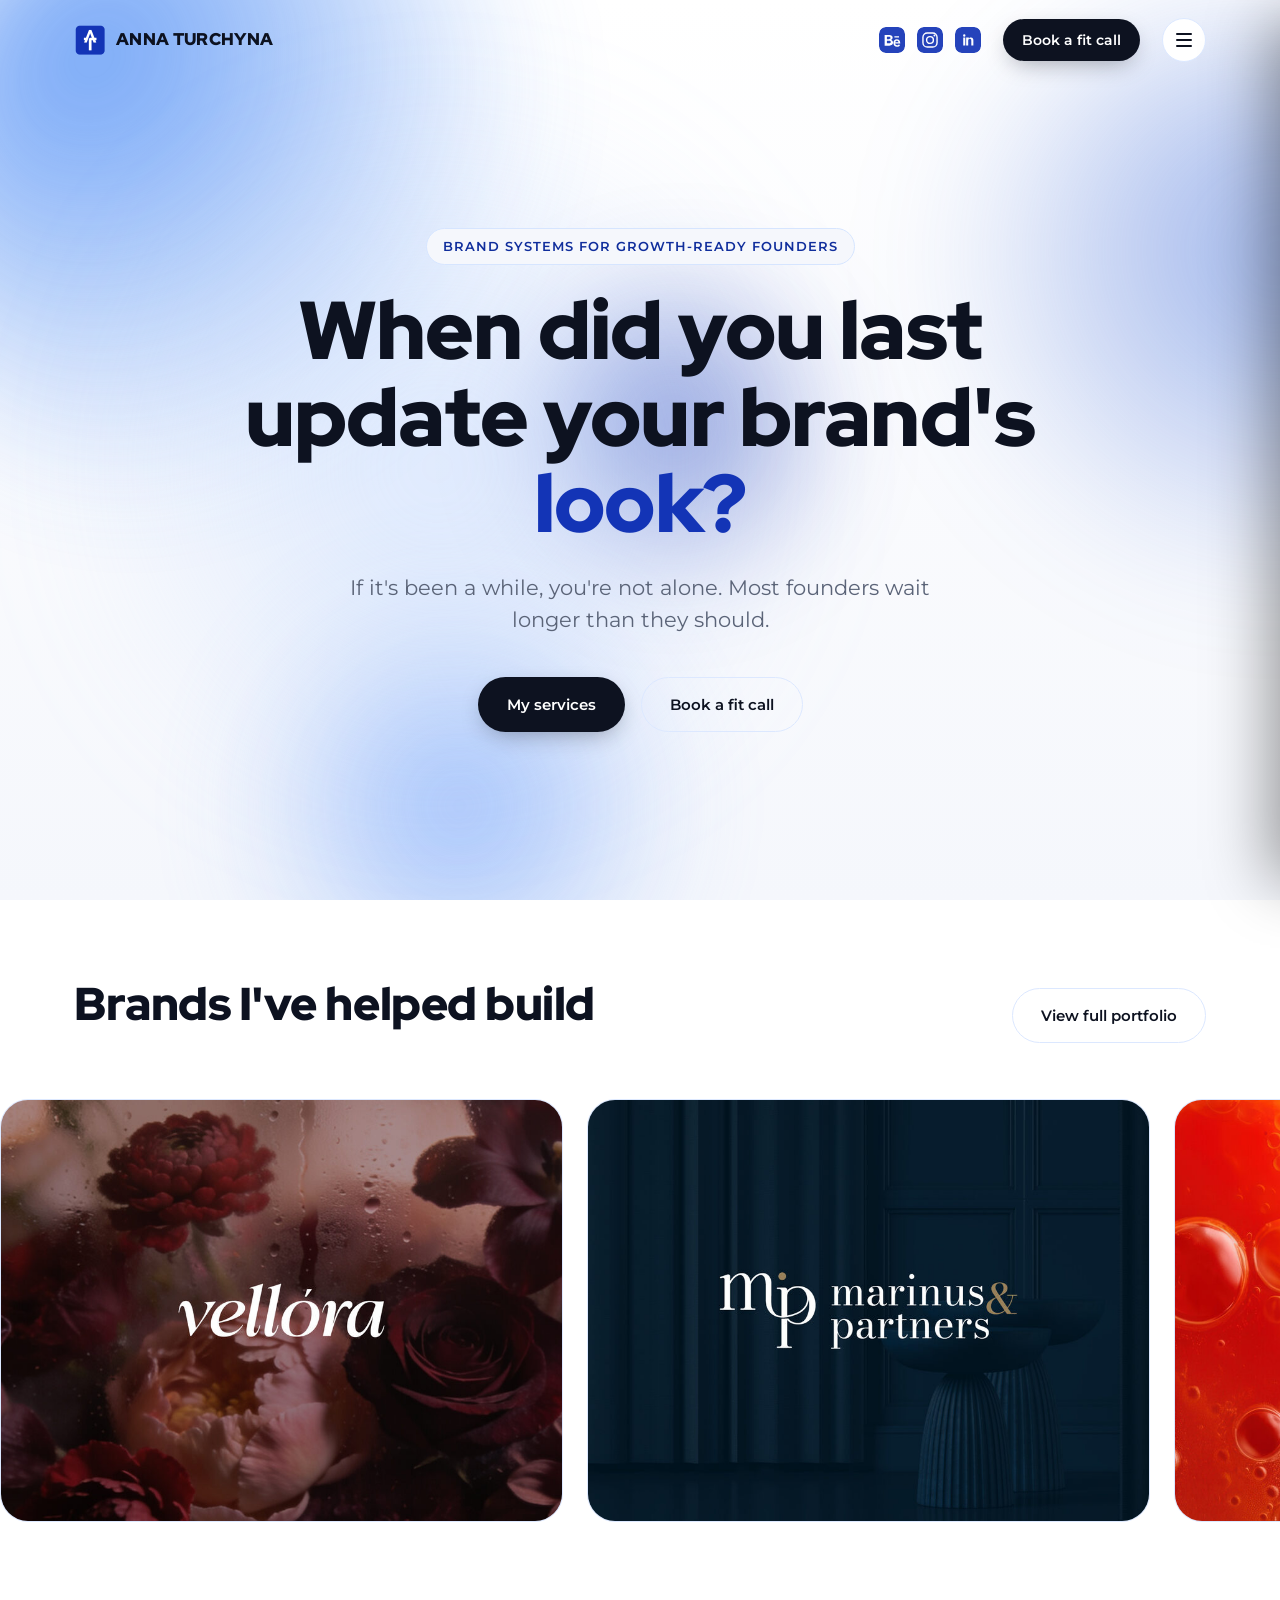
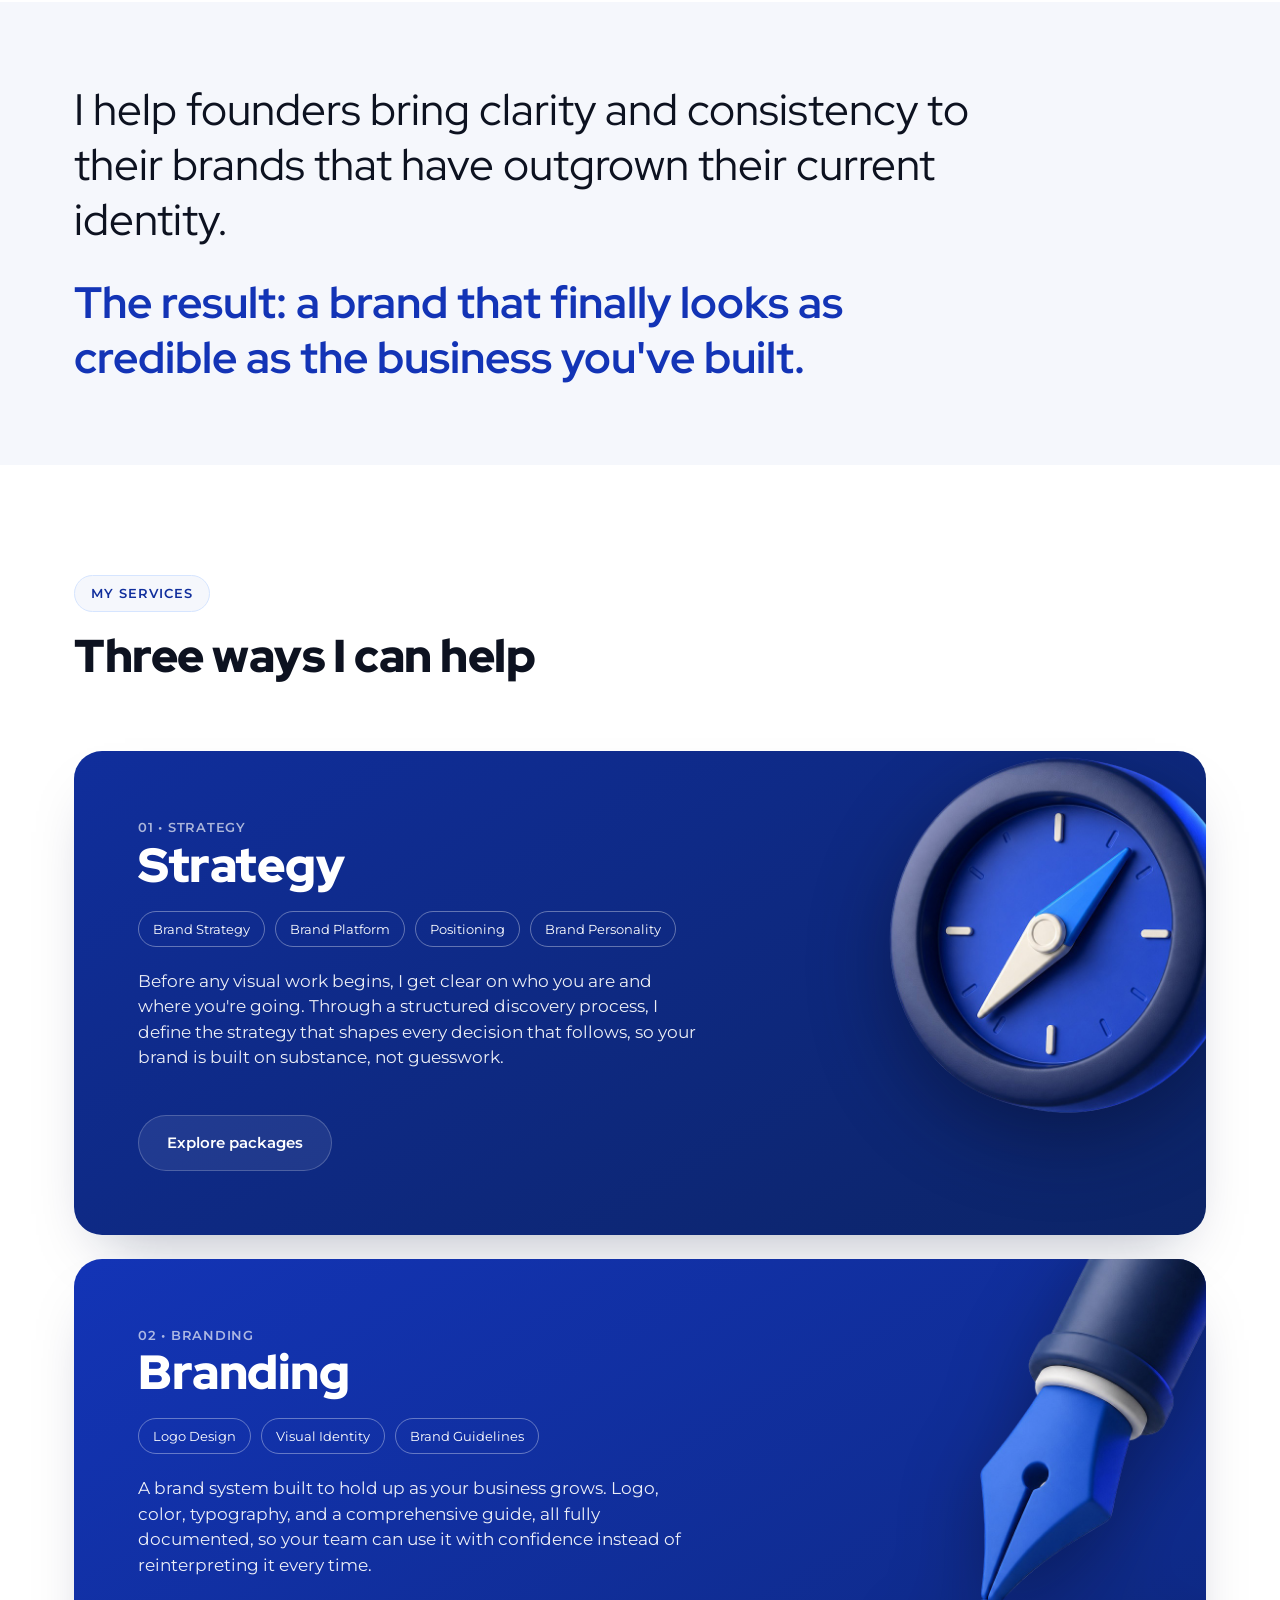
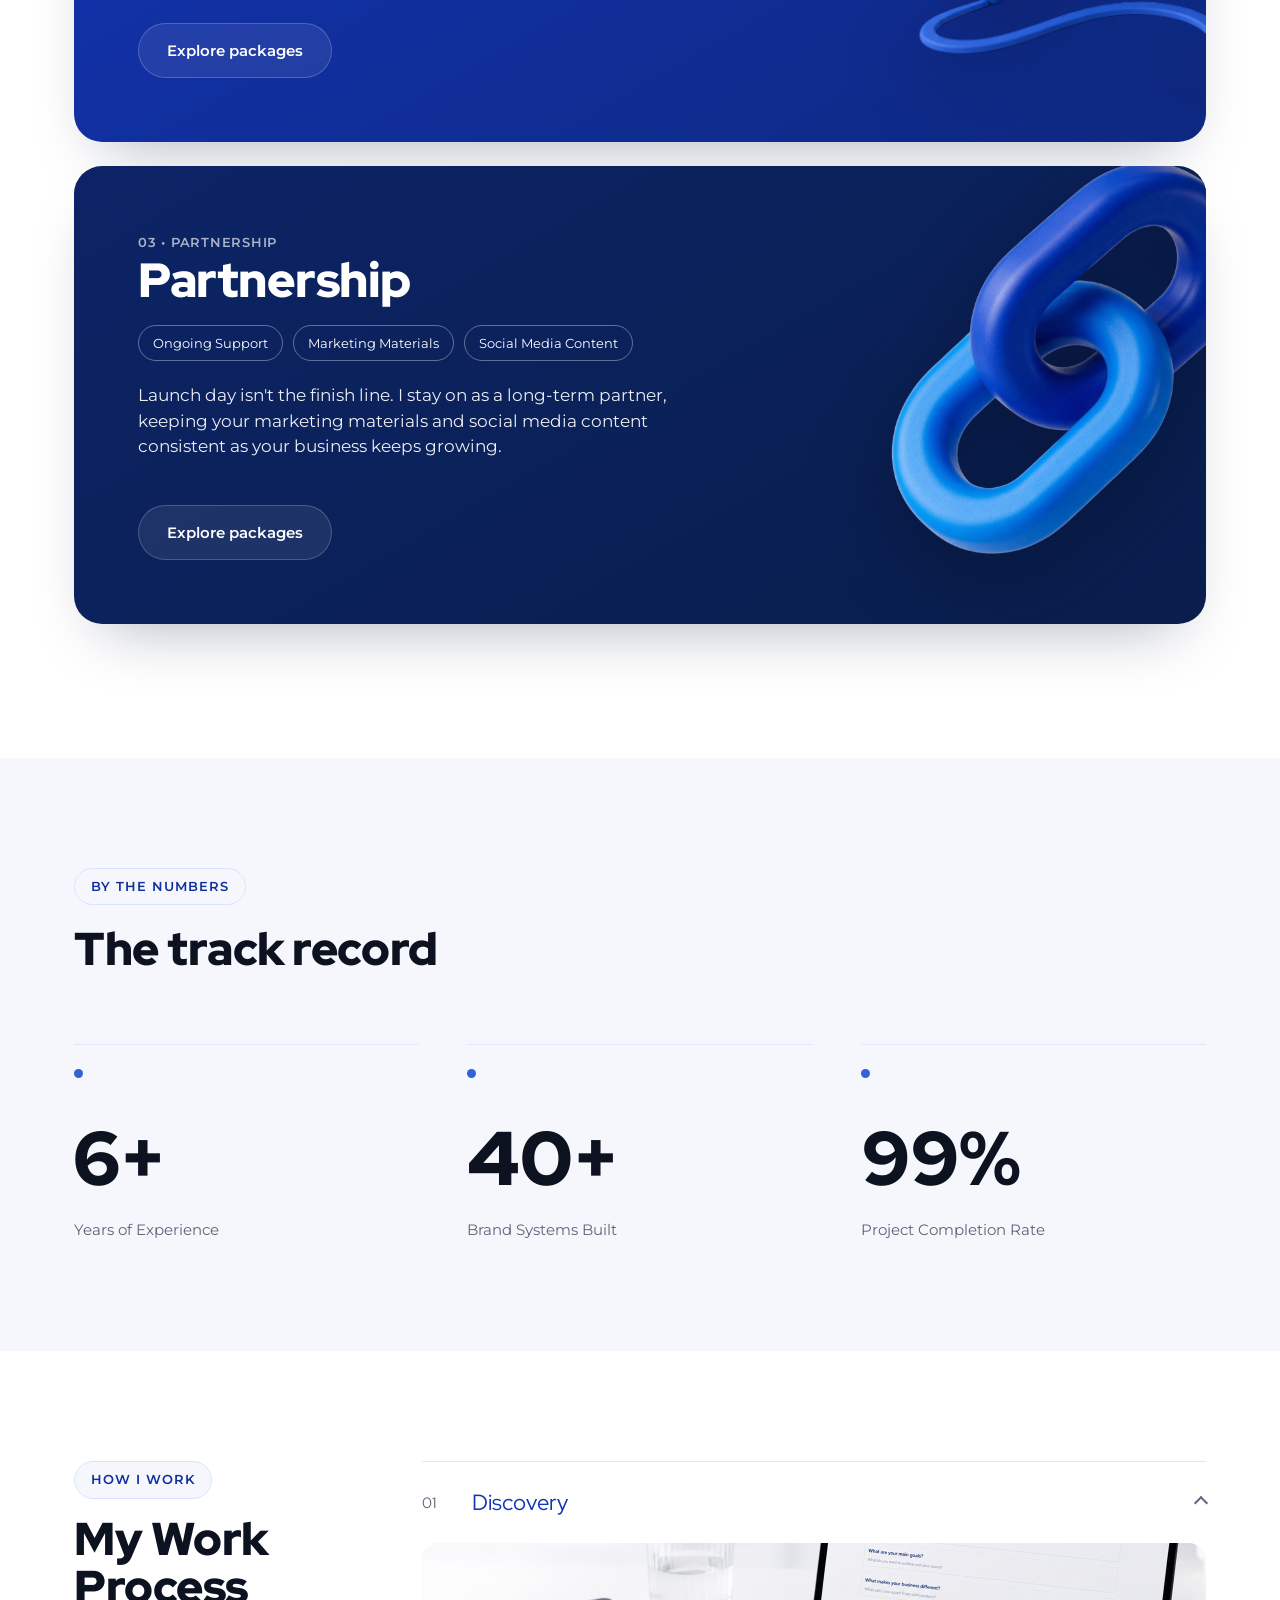
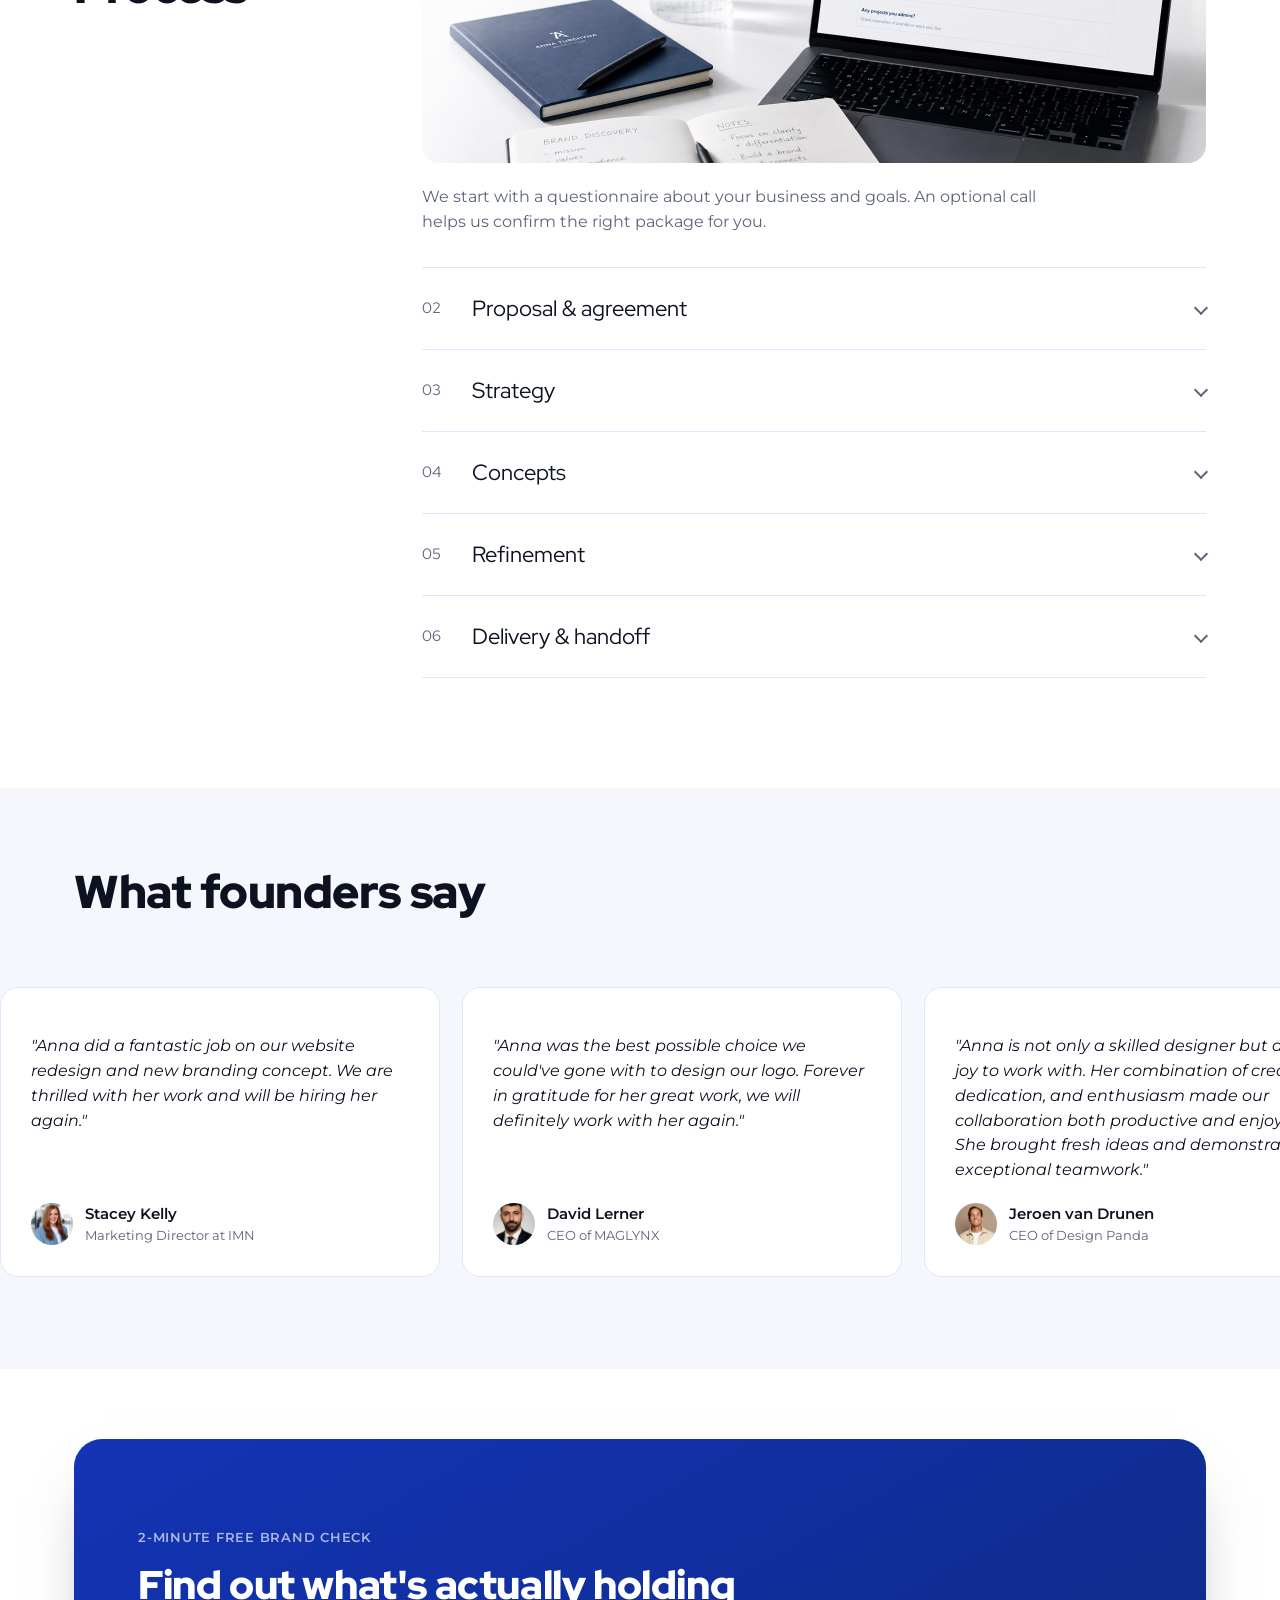
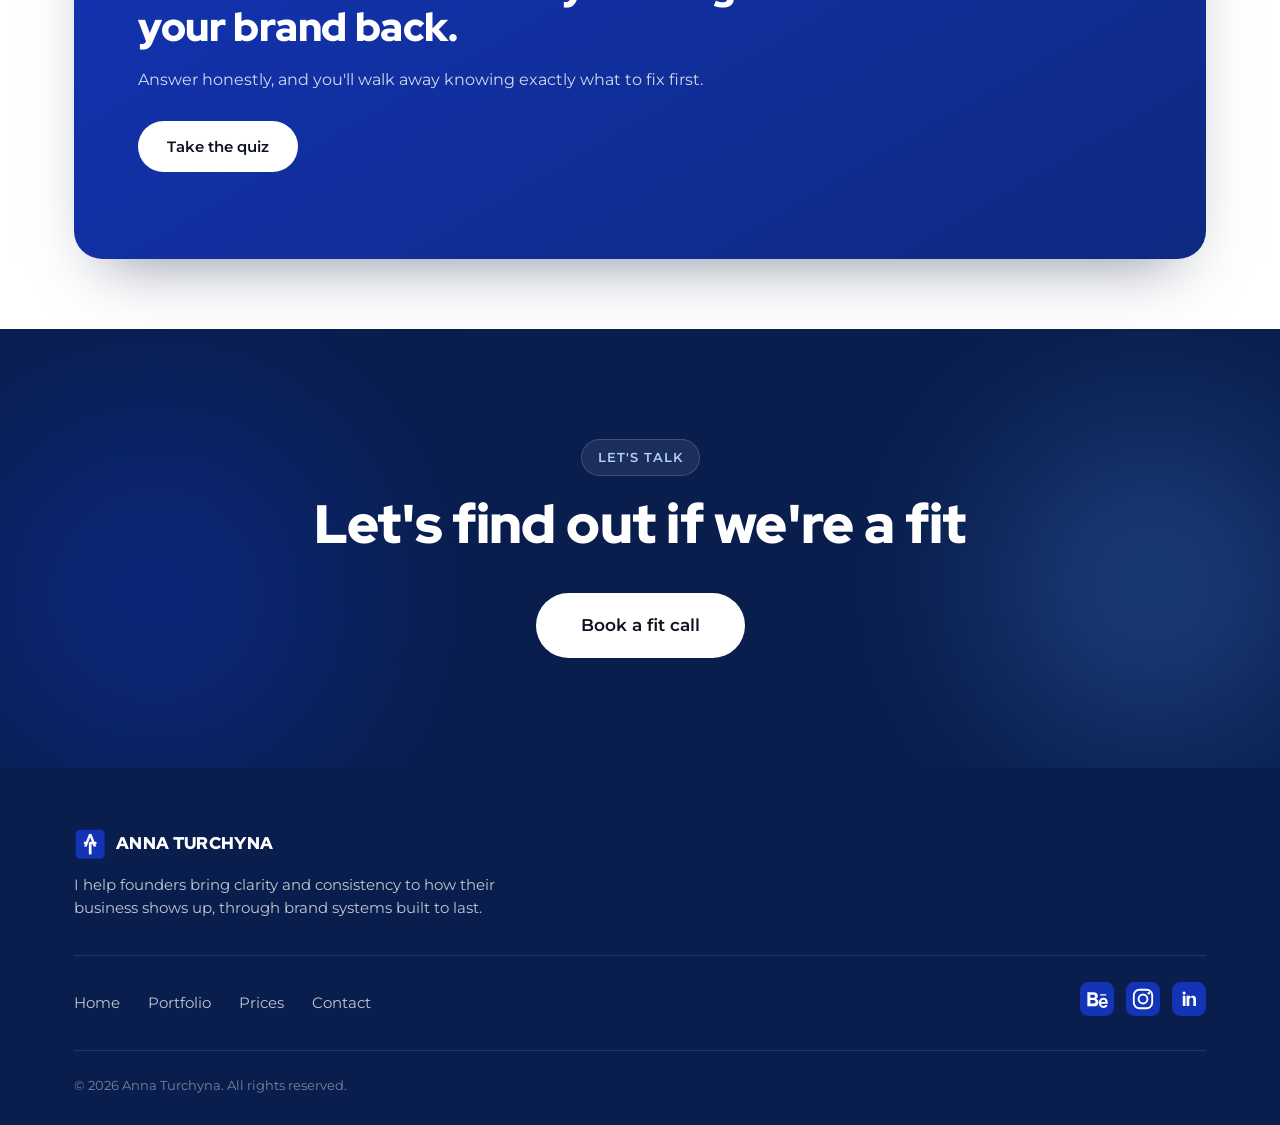
==== commit 46f97c30: "update" ====
--- a/index.html
+++ b/index.html
@@ -32,7 +32,7 @@
         <a href="https://www.instagram.com/anntur.design/" target="_blank" rel="noopener" aria-label="Instagram" title="Instagram"><svg viewBox="0 0 24 24"><rect width="24" height="24" rx="6" fill="#1334b6"/><path d="M12 8.2a3.8 3.8 0 1 0 0 7.6 3.8 3.8 0 0 0 0-7.6zm0 6.27a2.47 2.47 0 1 1 0-4.94 2.47 2.47 0 0 1 0 4.94z" fill="#fff"/><circle cx="16.1" cy="7.9" r="0.9" fill="#fff"/><rect x="5.5" y="5.5" width="13" height="13" rx="4" stroke="#fff" stroke-width="1.3" fill="none"/></svg></a>
         <a href="https://www.linkedin.com/in/anntur/" target="_blank" rel="noopener" aria-label="LinkedIn" title="LinkedIn"><svg viewBox="0 0 24 24"><rect width="24" height="24" rx="6" fill="#1334b6"/><path d="M7.6 9.7h1.9v7.3H7.6V9.7zm.95-3a1.1 1.1 0 1 1 0 2.2 1.1 1.1 0 0 1 0-2.2zM10.9 9.7h1.83v1h.03c.26-.48.9-1 1.85-1 1.98 0 2.34 1.24 2.34 2.86v4.44h-1.9v-3.94c0-.94-.02-2.14-1.33-2.14-1.33 0-1.53 1-1.53 2.07v4.01h-1.9V9.7z" fill="#fff"/></svg></a>
       </div>
-      <a href="contact.html" class="btn btn-primary btn-sm">Book a fit call</a>
+      <a href="https://cal.com/anntur/15min" target="_blank" rel="noopener" class="btn btn-primary btn-sm">Book a fit call</a>
       <button class="burger" aria-label="Open menu"><span></span><span></span><span></span></button>
     </div>
   </div>
@@ -66,7 +66,7 @@
       <p class="lead reveal">If it's been a while, you're not alone. Most founders wait longer than they should.</p>
       <div class="hero-actions reveal">
         <a href="index.html#services" class="btn btn-primary">My services</a>
-        <a href="contact.html" class="btn btn-secondary">Book a fit call</a>
+        <a href="https://cal.com/anntur/15min" target="_blank" rel="noopener" class="btn btn-secondary">Book a fit call</a>
       </div>
     </div>
   </div>
--- a/css/style.css
+++ b/css/style.css
@@ -321,6 +321,7 @@
 @media (prefers-reduced-motion: reduce){
   .mesh .blob{ animation: none !important; }
   .reveal{ transition: none; opacity:1; transform:none; }
+  .case-img{ transition: none; opacity:1; transform:none; }
 }
 
 /* ===========================================================
@@ -796,13 +797,47 @@
 .portfolio-card .project-image{ aspect-ratio: 4/3; transition: transform .35s var(--ease); }
 .portfolio-card:hover .project-image{ transform: translateY(-4px); }
 
+/* ---------- project case-study hero ---------- */
+.case-hero{
+  position:relative; min-height:86vh; display:flex; align-items:flex-end;
+  overflow:hidden; background: var(--c-blue-950);
+}
+.case-hero-media{ position:absolute; inset:0; }
+.case-hero-media img{ width:100%; height:100%; object-fit:cover; object-position:center; display:block; }
+.case-hero-scrim{
+  position:absolute; inset:0;
+  background: linear-gradient(180deg, rgba(9,30,76,0) 35%, rgba(9,30,76,.78) 100%);
+}
+.case-hero-text{ position:relative; z-index:1; padding-bottom:56px; }
+.case-hero-text h1{ font-size: clamp(34px, 5.4vw, 66px); margin-top:16px; max-width:780px; color:#fff; }
+@media (max-width:640px){
+  .case-hero{ min-height:62vh; }
+  .case-hero-text{ padding-bottom:32px; }
+}
+
+/* ---------- project case-study description rows ---------- */
+.case-row{ display:flex; gap:48px; padding:36px 0; border-top:1px solid var(--c-line); }
+.case-row:first-child{ border-top:none; }
+.case-row-label{ flex:0 0 220px; font-family:var(--font-display); font-weight:700; font-size:19px; color:var(--c-ink); }
+.case-row-body p{ color:var(--c-ink-soft); margin:0 0 14px; max-width:640px; }
+.case-row-body p:last-child{ margin-bottom:0; }
+@media (max-width:760px){
+  .case-row{ flex-direction:column; gap:12px; padding:28px 0; }
+  .case-row-label{ flex:none; }
+}
+
 /* ---------- project case-study gallery ---------- */
 .case-about{ display:flex; flex-direction:column; gap:28px; }
 .case-about-block h3{ font-size:19px; margin-bottom:10px; }
 .case-about-block p{ color:var(--c-ink-soft); margin:0; max-width:720px; }
 .case-gallery-wrap{ max-width: 1400px; }
-.case-gallery{ display:flex; flex-direction:column; gap:28px; }
-.case-gallery img{ width:100%; border-radius: var(--radius-lg); border:1px solid var(--c-line); }
+.case-gallery{ display:flex; flex-direction:column; gap:16px; }
+.case-gallery img{ width:100%; display:block; border-radius: var(--radius-lg); }
+.case-img{
+  opacity:0; transform: translateY(20px) scale(1.015);
+  transition: opacity .9s var(--ease), transform .9s var(--ease);
+}
+.case-img.is-visible{ opacity:1; transform:none; }
 @media (max-width: 900px){
   .case-gallery-wrap{ padding-left:16px; padding-right:16px; }
 }
@@ -861,6 +896,8 @@
 @media (max-width:600px){
   #quiz.section-pad{ padding: 44px 0; }
   .quiz-card{ padding:28px 22px; min-height:0; }
+  .quiz-panel[data-quiz-panel="start"]{ display:flex; flex-direction:column; align-items:center; text-align:center; }
+  .quiz-panel[data-quiz-panel="start"] .quiz-start-copy{ max-width:100%; }
   .quiz-result-actions{ flex-direction:column; }
   .quiz-result-actions .btn{ width:100%; }
 }
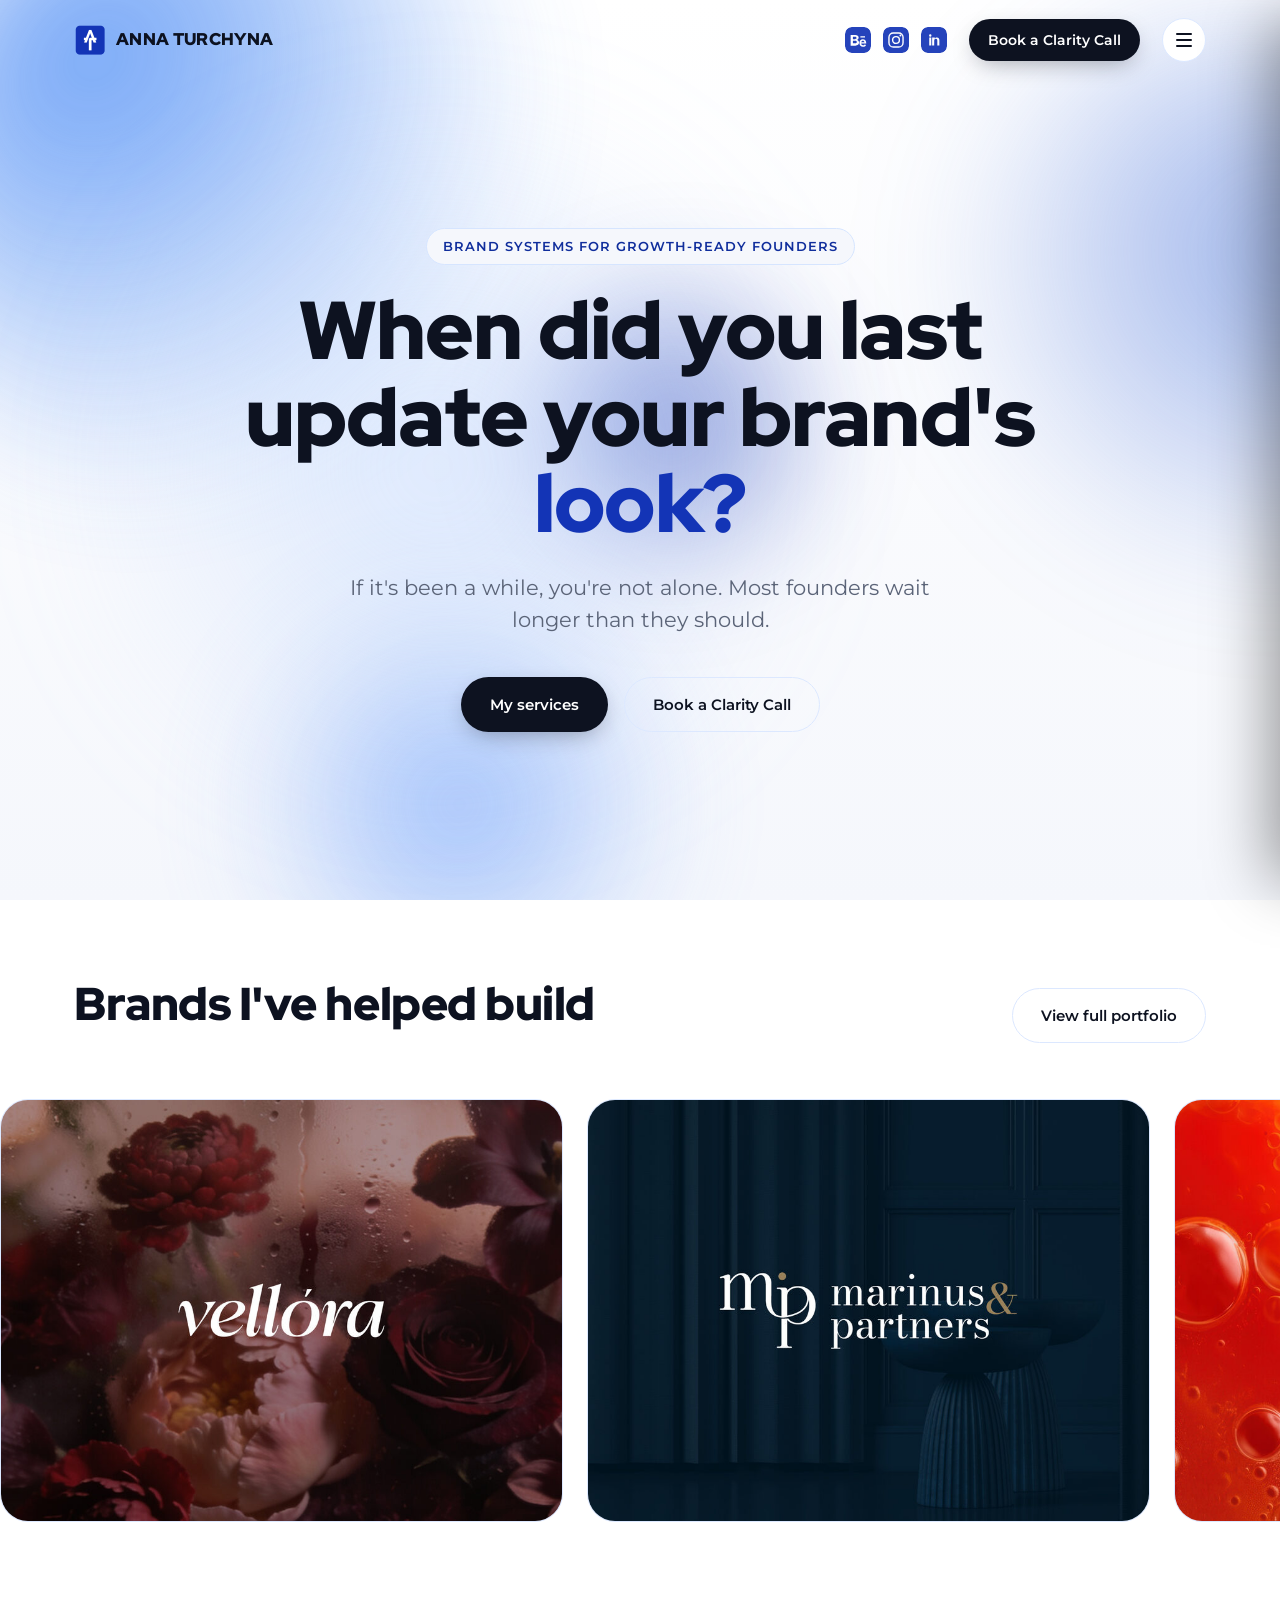
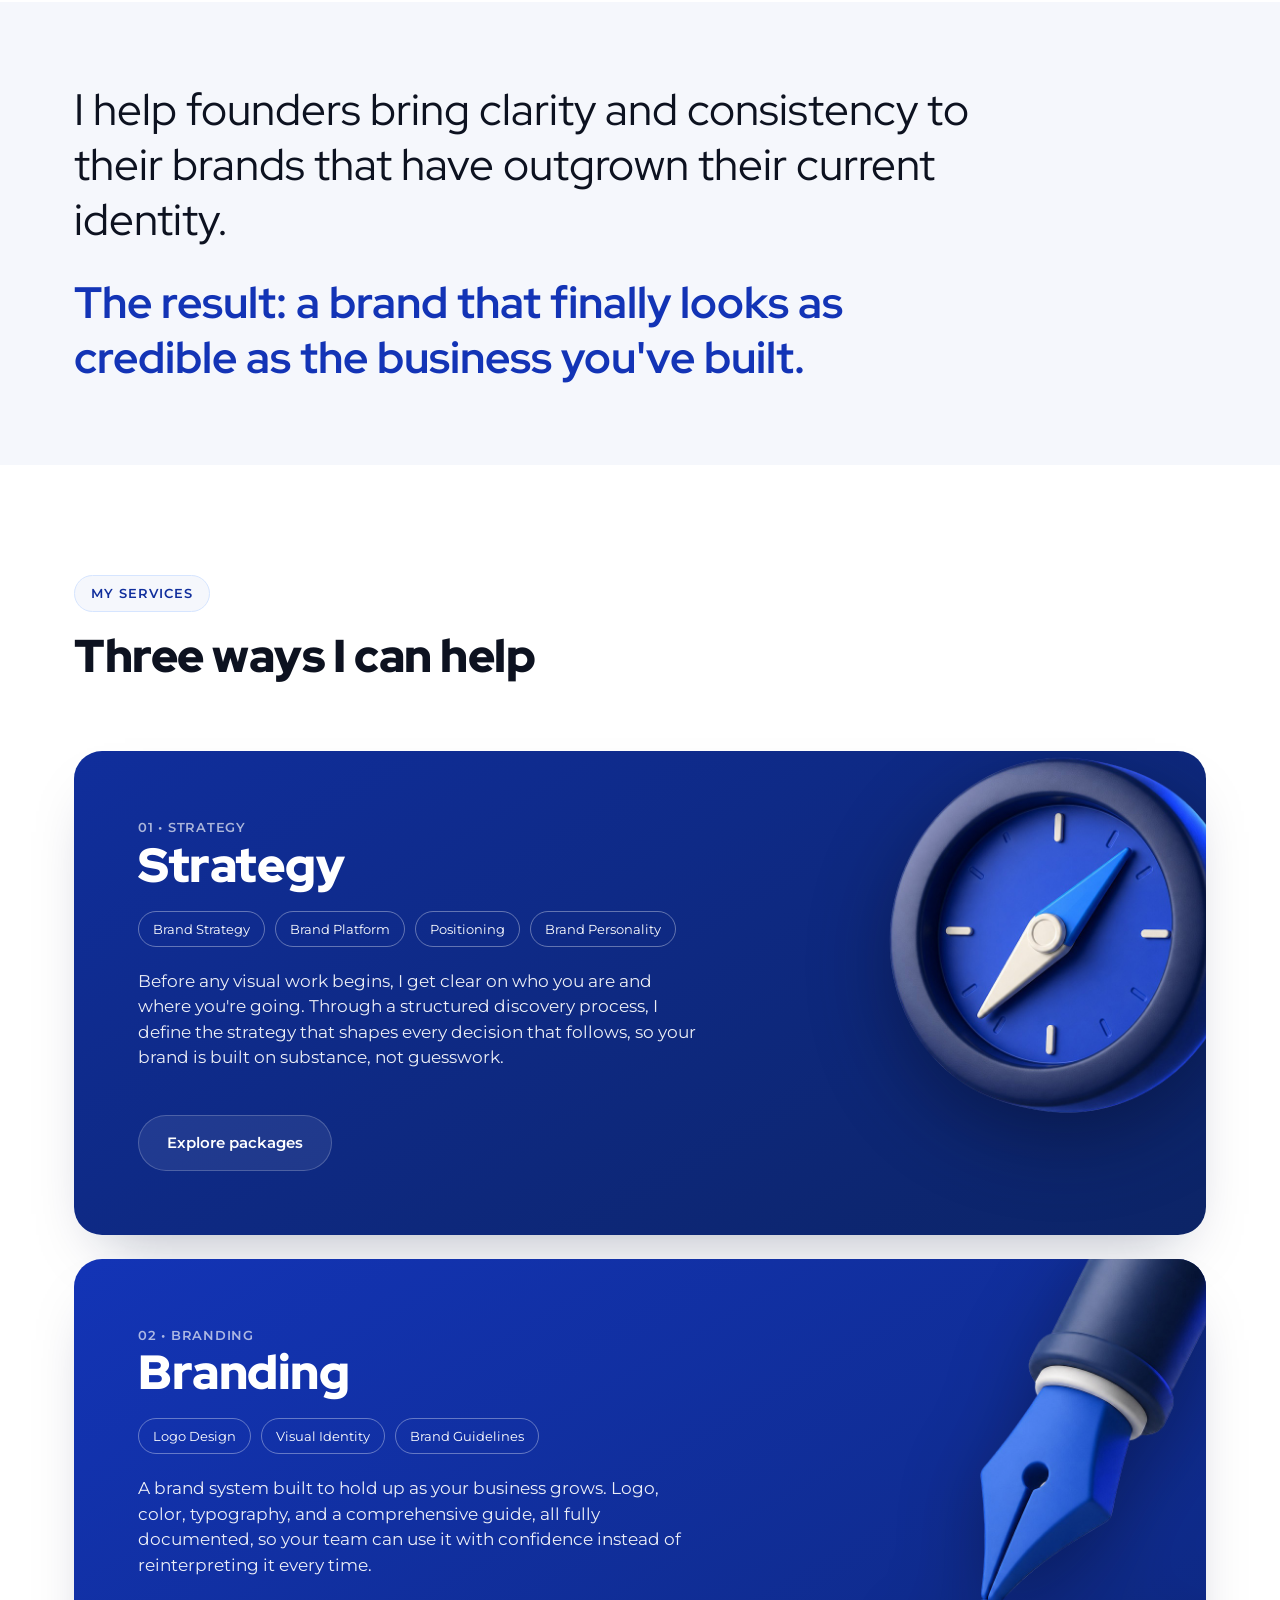
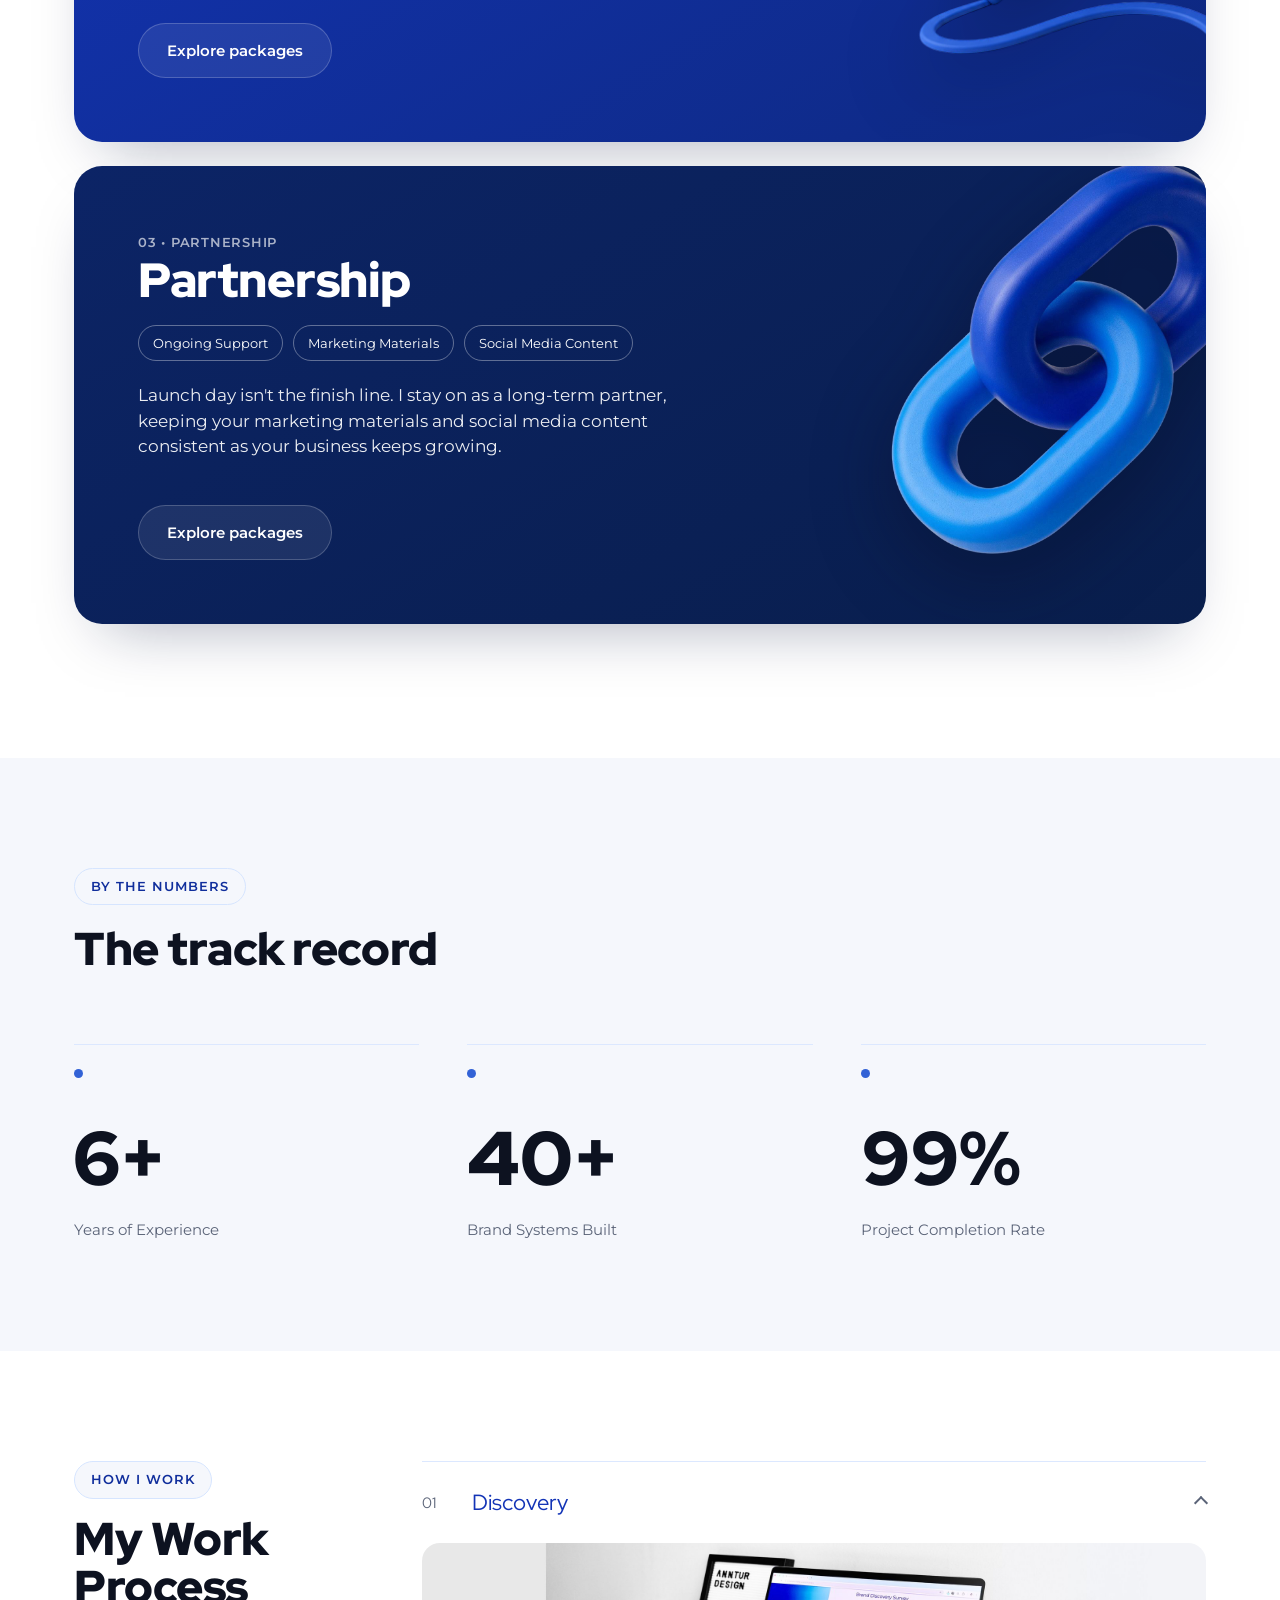
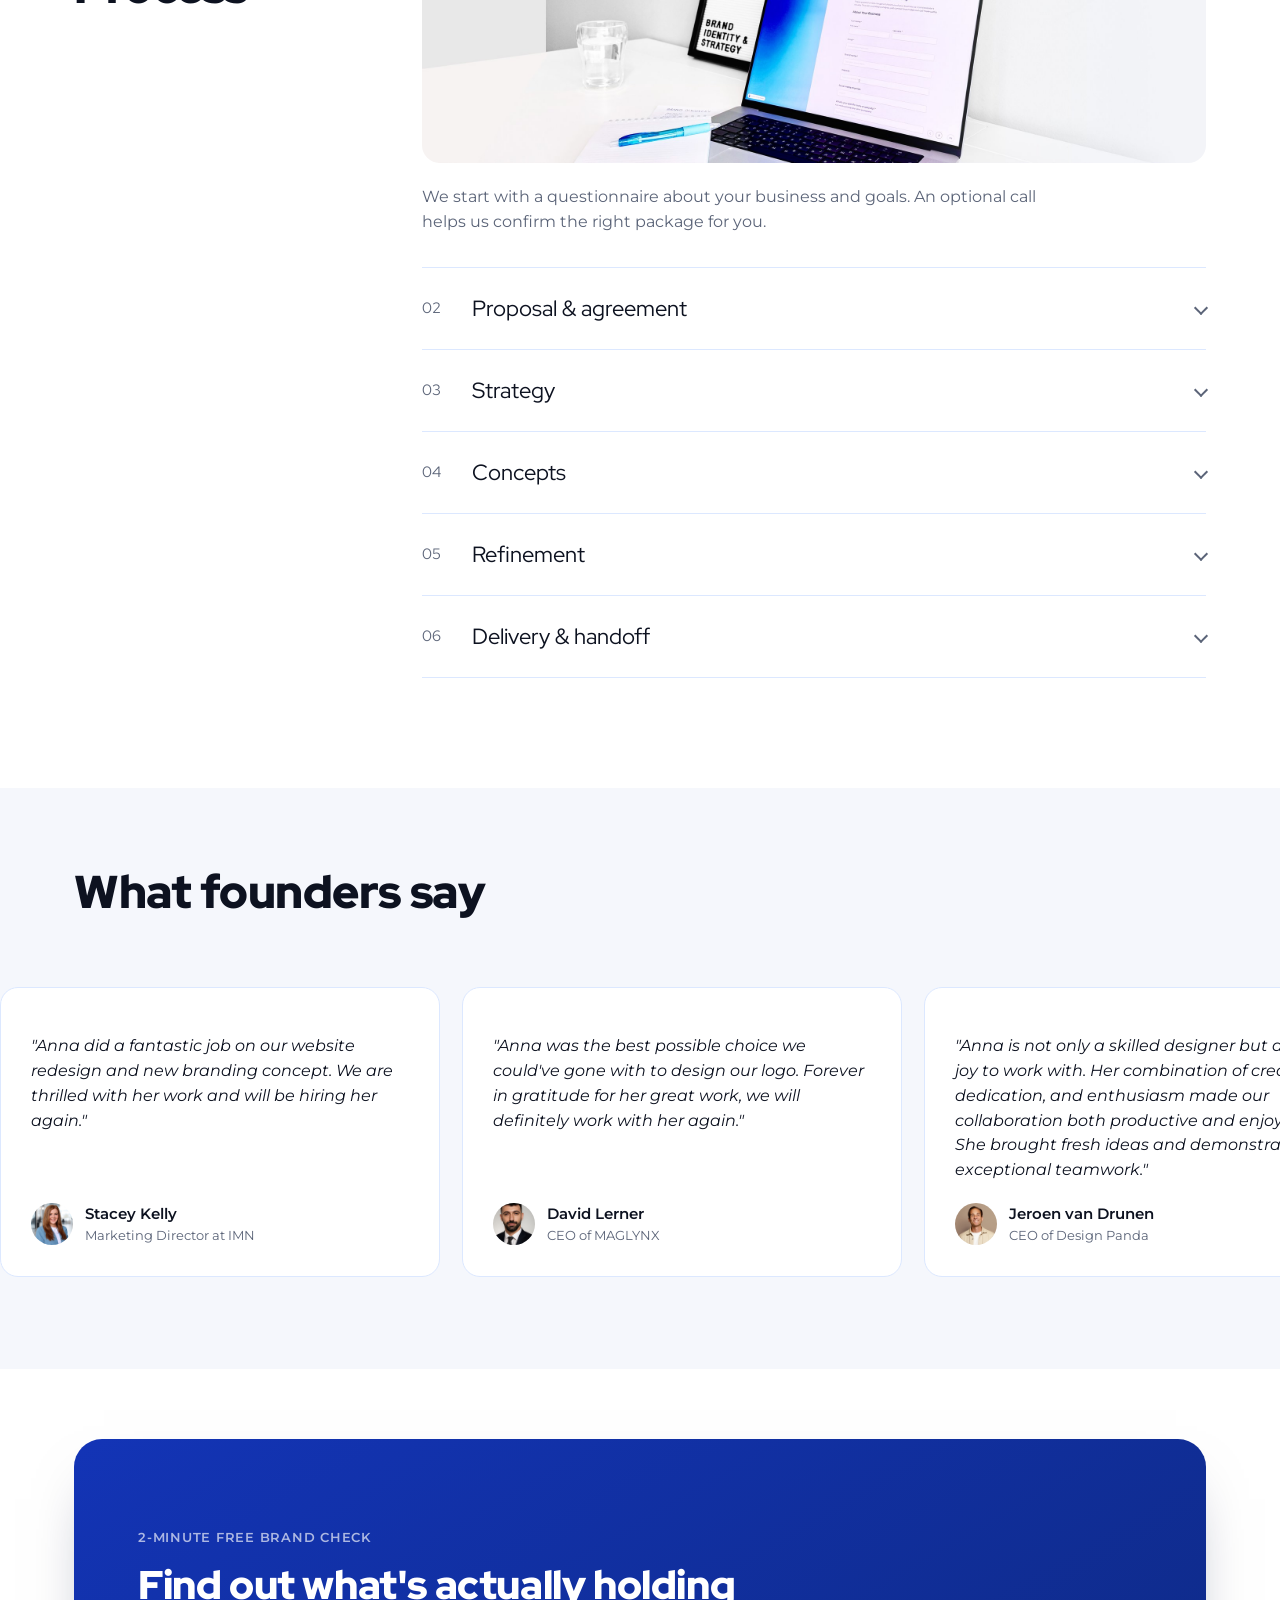
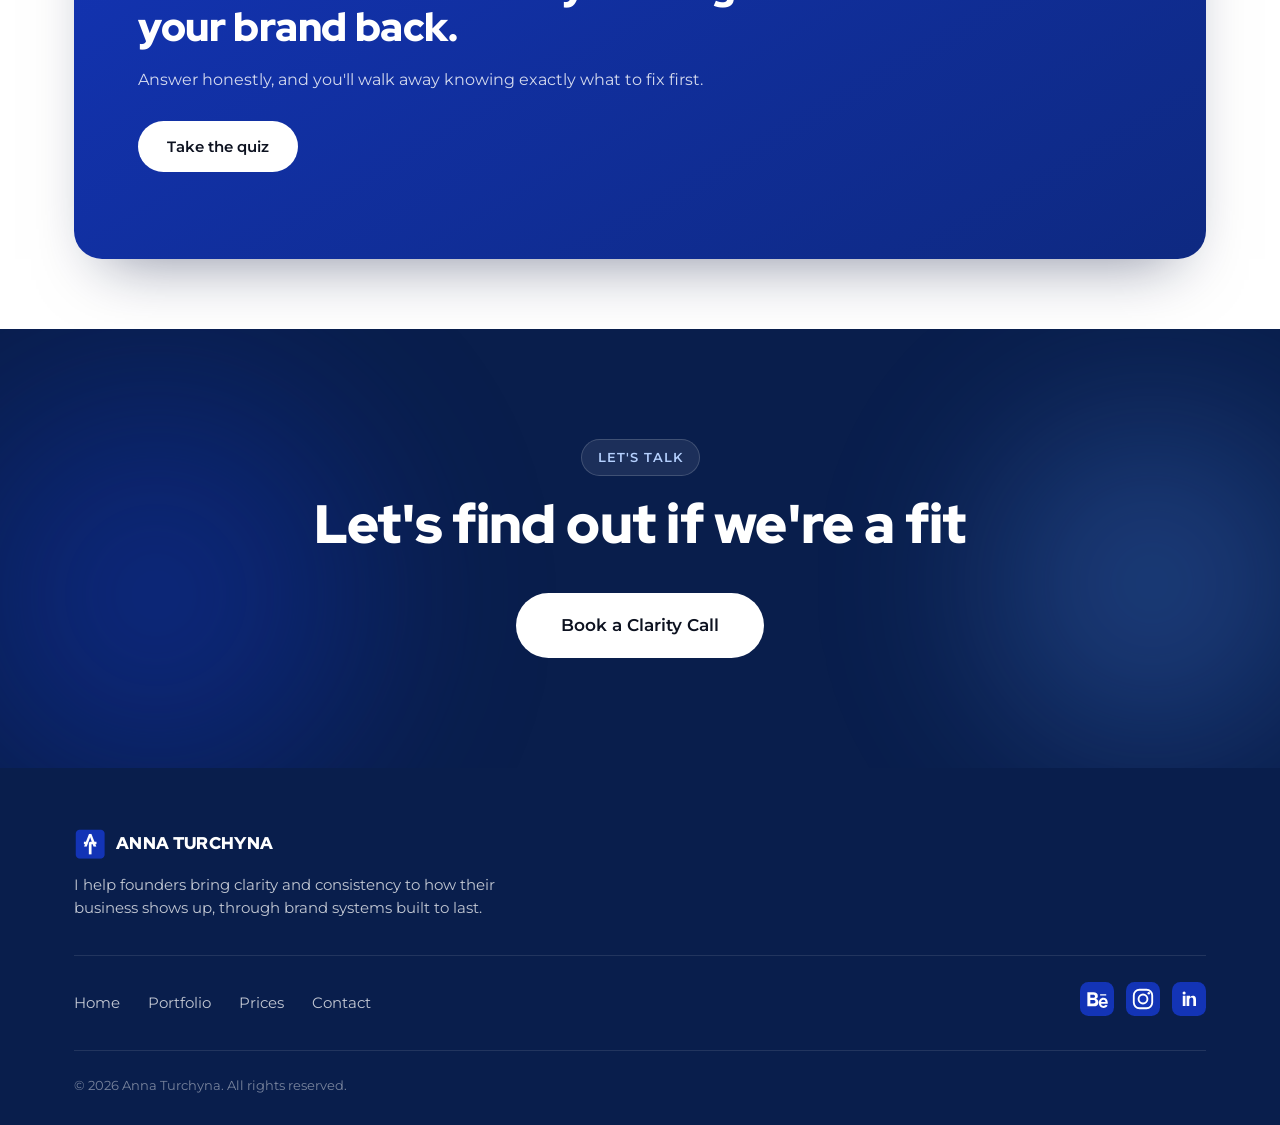
==== commit a59a41dd: "update" ====
--- a/index.html
+++ b/index.html
@@ -32,7 +32,7 @@
         <a href="https://www.instagram.com/anntur.design/" target="_blank" rel="noopener" aria-label="Instagram" title="Instagram"><svg viewBox="0 0 24 24"><rect width="24" height="24" rx="6" fill="#1334b6"/><path d="M12 8.2a3.8 3.8 0 1 0 0 7.6 3.8 3.8 0 0 0 0-7.6zm0 6.27a2.47 2.47 0 1 1 0-4.94 2.47 2.47 0 0 1 0 4.94z" fill="#fff"/><circle cx="16.1" cy="7.9" r="0.9" fill="#fff"/><rect x="5.5" y="5.5" width="13" height="13" rx="4" stroke="#fff" stroke-width="1.3" fill="none"/></svg></a>
         <a href="https://www.linkedin.com/in/anntur/" target="_blank" rel="noopener" aria-label="LinkedIn" title="LinkedIn"><svg viewBox="0 0 24 24"><rect width="24" height="24" rx="6" fill="#1334b6"/><path d="M7.6 9.7h1.9v7.3H7.6V9.7zm.95-3a1.1 1.1 0 1 1 0 2.2 1.1 1.1 0 0 1 0-2.2zM10.9 9.7h1.83v1h.03c.26-.48.9-1 1.85-1 1.98 0 2.34 1.24 2.34 2.86v4.44h-1.9v-3.94c0-.94-.02-2.14-1.33-2.14-1.33 0-1.53 1-1.53 2.07v4.01h-1.9V9.7z" fill="#fff"/></svg></a>
       </div>
-      <a href="https://cal.com/anntur/15min" target="_blank" rel="noopener" class="btn btn-primary btn-sm">Book a fit call</a>
+      <a href="https://cal.com/anntur/free30min" target="_blank" rel="noopener" class="btn btn-primary btn-sm">Book a Clarity Call</a>
       <button class="burger" aria-label="Open menu"><span></span><span></span><span></span></button>
     </div>
   </div>
@@ -66,7 +66,7 @@
       <p class="lead reveal">If it's been a while, you're not alone. Most founders wait longer than they should.</p>
       <div class="hero-actions reveal">
         <a href="index.html#services" class="btn btn-primary">My services</a>
-        <a href="https://cal.com/anntur/15min" target="_blank" rel="noopener" class="btn btn-secondary">Book a fit call</a>
+        <a href="https://cal.com/anntur/free30min" target="_blank" rel="noopener" class="btn btn-secondary">Book a Clarity Call</a>
       </div>
     </div>
   </div>
@@ -580,7 +580,7 @@
     </div>
 
     <div class="cta-action reveal">
-      <a href="https://cal.com/anntur/15min" target="_blank" rel="noopener" class="btn btn-light btn-cta">Book a fit call</a>
+      <a href="https://cal.com/anntur/free30min" target="_blank" rel="noopener" class="btn btn-light btn-cta">Book a Clarity Call</a>
     </div>
   </div>
 </section>
--- a/css/style.css
+++ b/css/style.css
@@ -788,7 +788,9 @@
   background: linear-gradient(150deg, var(--c-blue-100), var(--c-blue-50));
   display:flex; align-items:center; justify-content:center;
   color: var(--c-blue-400); font-size:13px; letter-spacing:.05em; text-transform:uppercase;
-}
+  overflow:hidden;
+}
+.price-card-image img{ width:100%; height:100%; object-fit:cover; display:block; }
 
 /* ---------- portfolio grid ---------- */
 .portfolio-grid{ display:grid; grid-template-columns: 1fr 1fr; gap: 28px; }
@@ -896,7 +898,7 @@
 @media (max-width:600px){
   #quiz.section-pad{ padding: 44px 0; }
   .quiz-card{ padding:28px 22px; min-height:0; }
-  .quiz-panel[data-quiz-panel="start"]{ display:flex; flex-direction:column; align-items:center; text-align:center; }
+  .quiz-panel[data-quiz-panel="start"]:not([hidden]){ display:flex; flex-direction:column; align-items:center; text-align:center; }
   .quiz-panel[data-quiz-panel="start"] .quiz-start-copy{ max-width:100%; }
   .quiz-result-actions{ flex-direction:column; }
   .quiz-result-actions .btn{ width:100%; }
